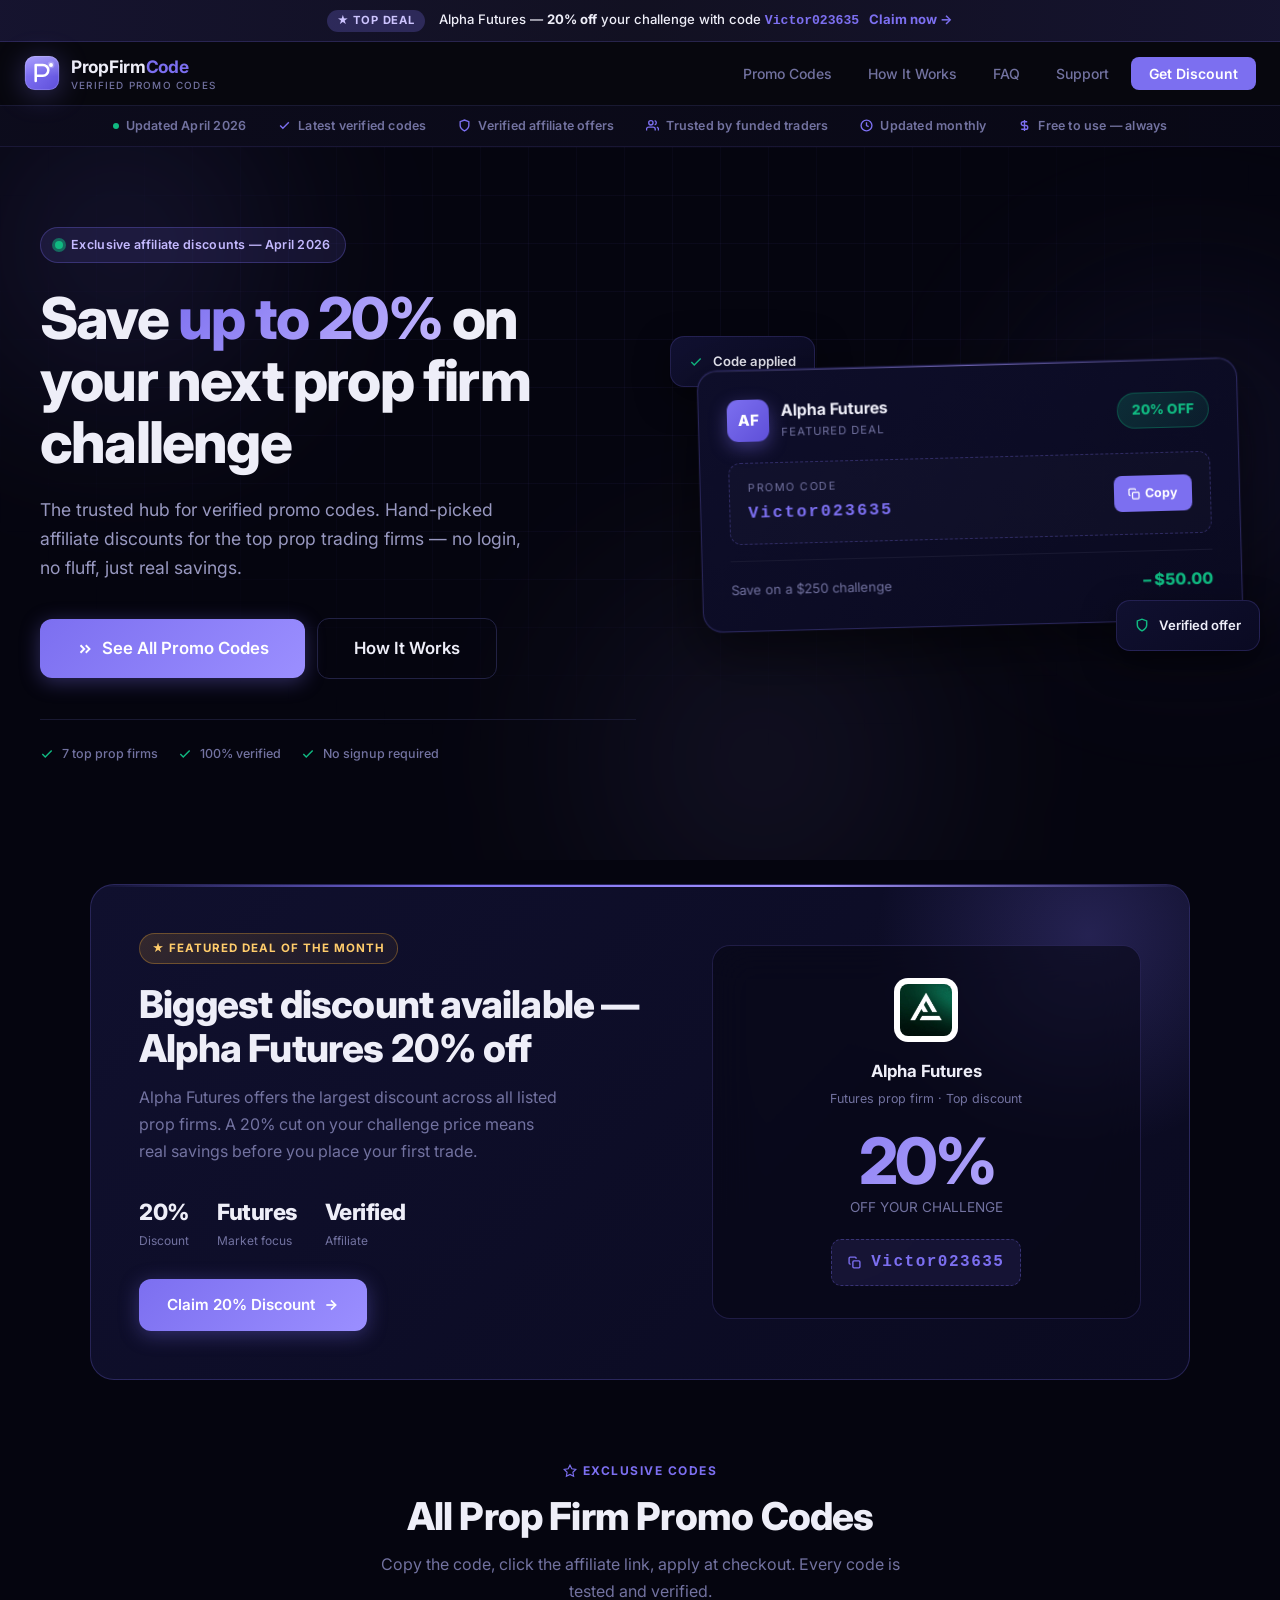
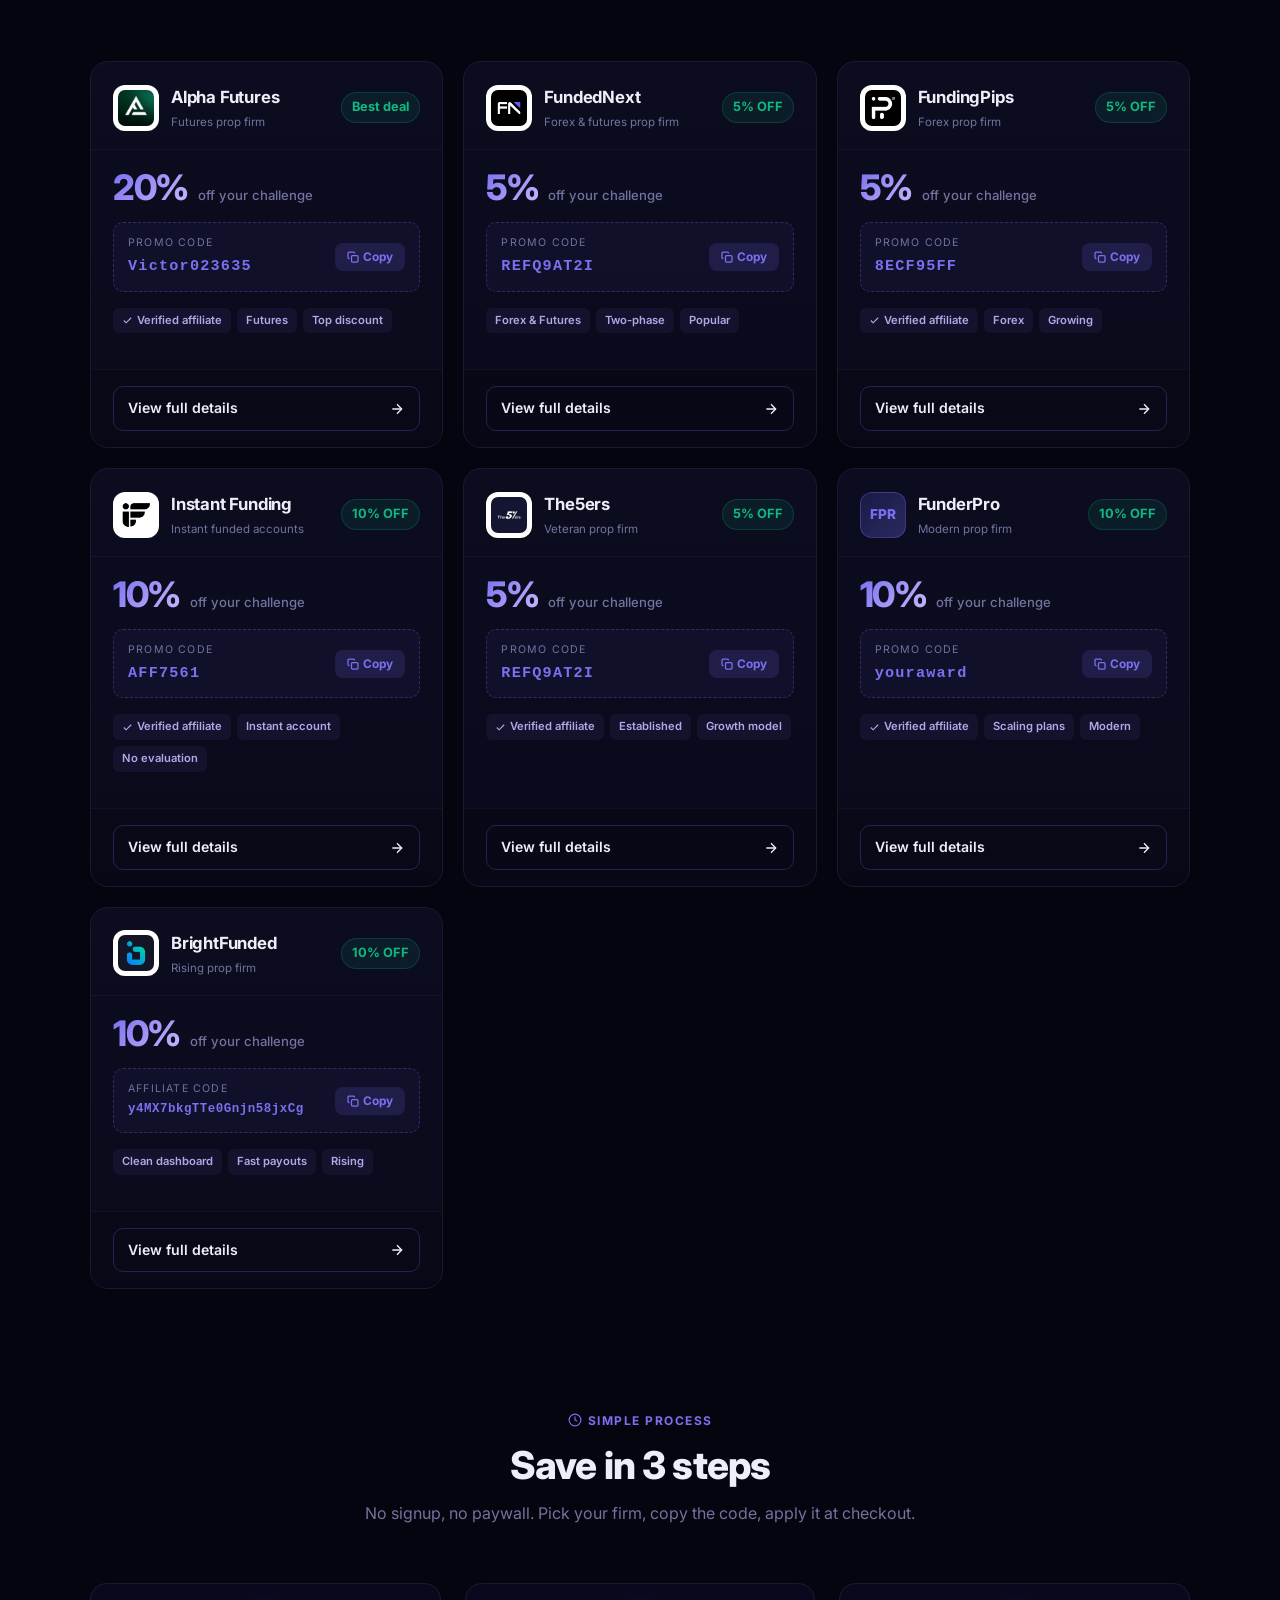
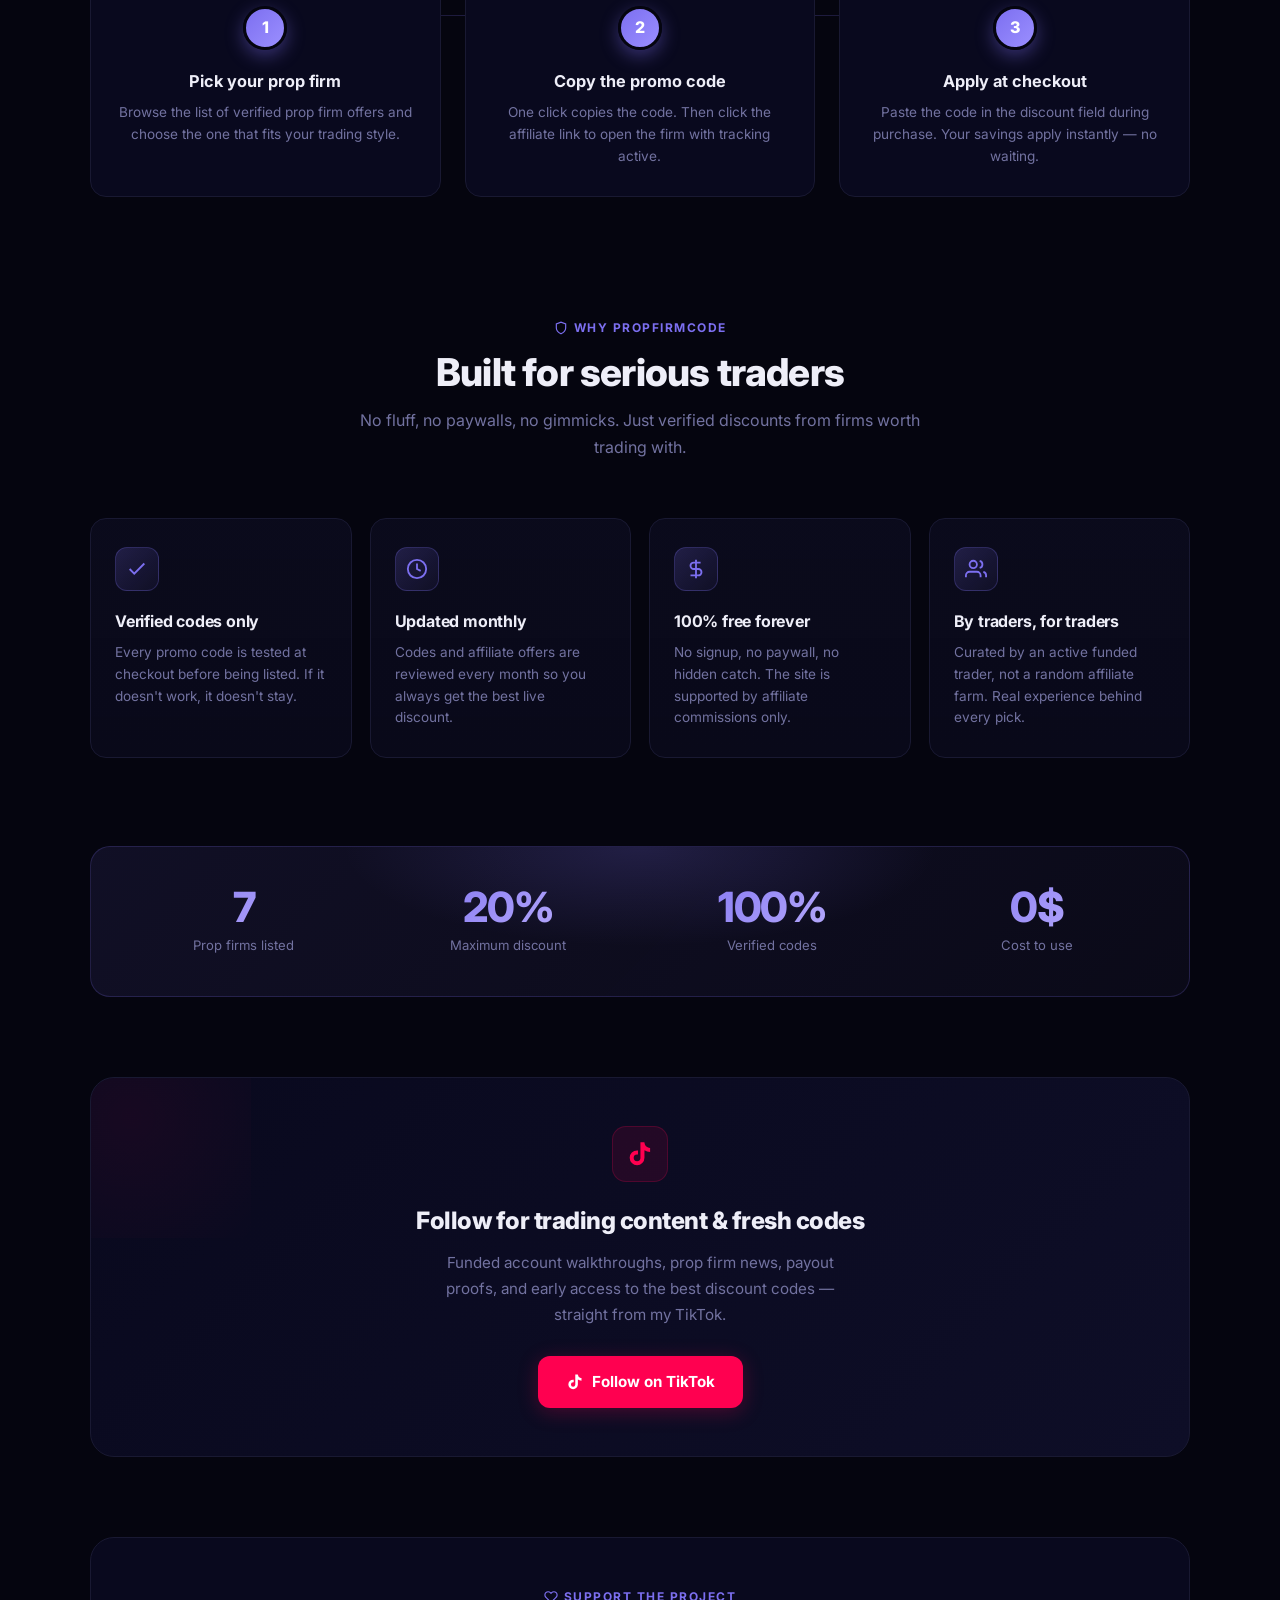
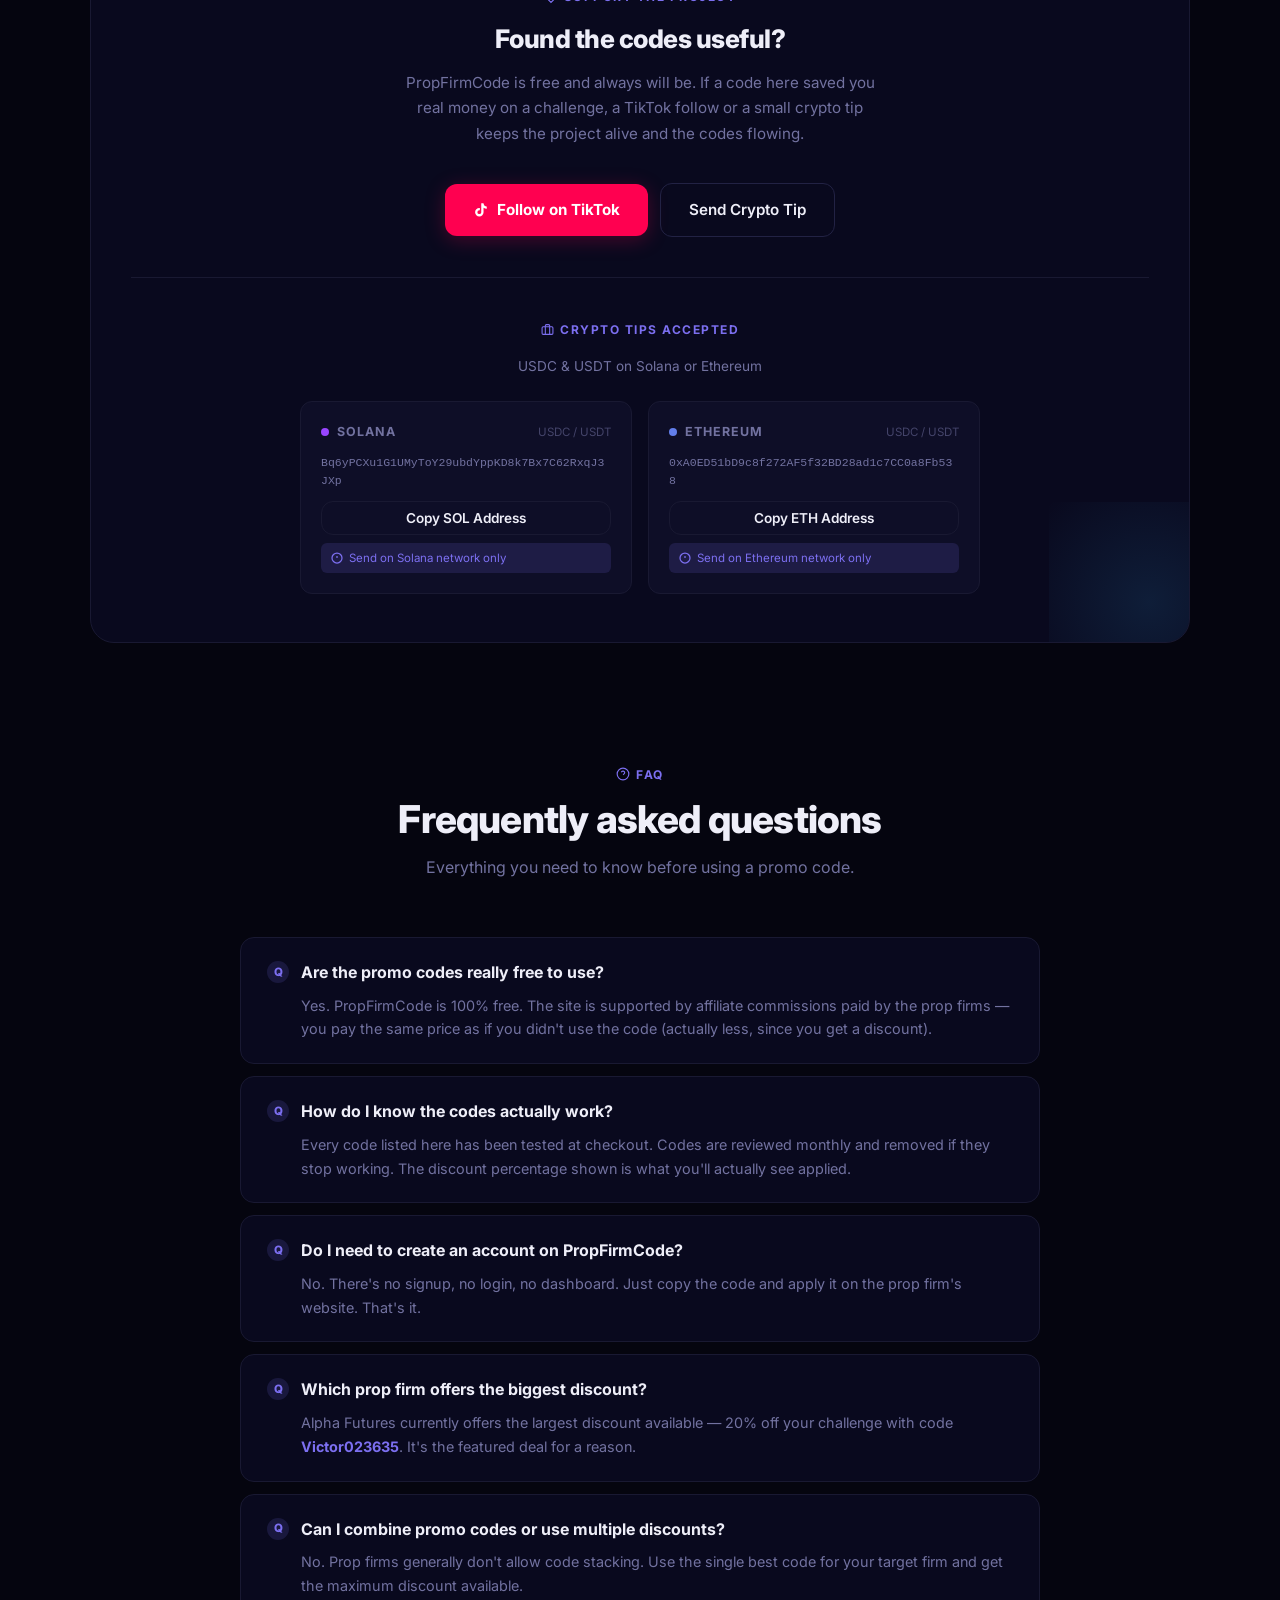
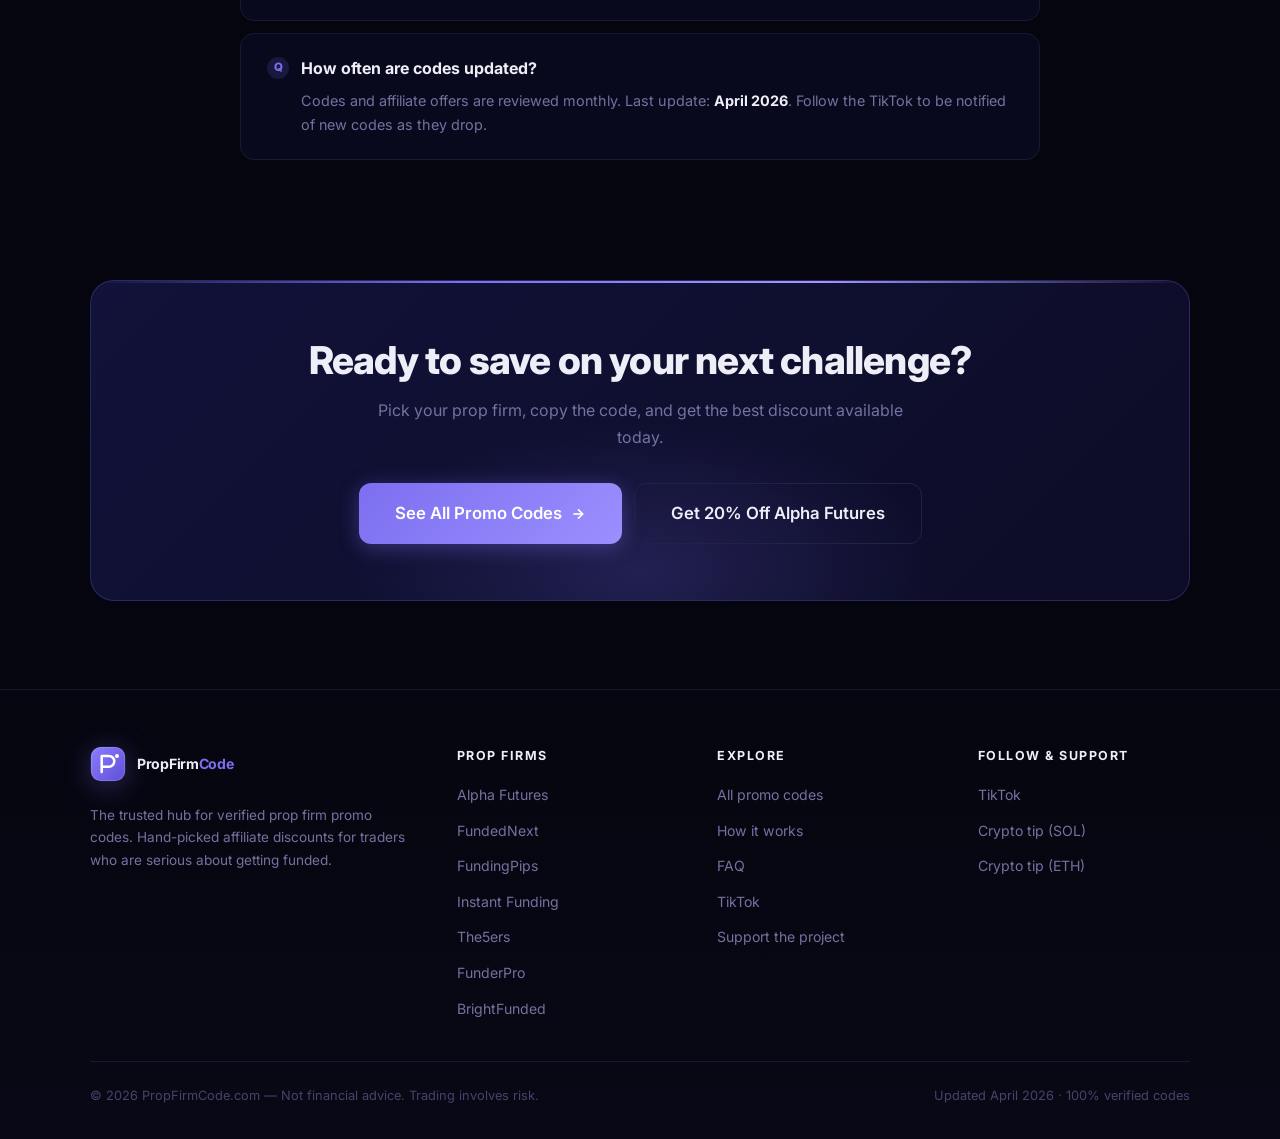
==== index.html @ 3f639ef9 "Initial production release — propfirmcode.net Static premium showcase of 7 verified prop firm promo " ====
<!DOCTYPE html>
<html lang="en">
<head>
  <meta charset="UTF-8" />
  <meta name="viewport" content="width=device-width, initial-scale=1.0" />
  <title>PropFirmCode — Exclusive Prop Firm Promo Codes &amp; Discounts</title>
  <meta name="description" content="The trusted hub for verified prop firm promo codes. Save up to 20% on challenges from Alpha Futures, FundedNext, FundingPips, The5ers, FunderPro, Instant Funding and BrightFunded." />
  <link rel="preconnect" href="https://fonts.googleapis.com" />
  <link rel="preconnect" href="https://fonts.gstatic.com" crossorigin />
  <link rel="stylesheet" href="css/style.css" />
  <link rel="canonical" href="https://propfirmcode.net/" />
  <meta name="robots" content="index, follow, max-image-preview:large" />
  <meta name="theme-color" content="#05050f" />
  <meta name="author" content="PropFirmCode" />
  <!-- Open Graph -->
  <meta property="og:type" content="website" />
  <meta property="og:site_name" content="PropFirmCode" />
  <meta property="og:url" content="https://propfirmcode.net/" />
  <meta property="og:title" content="PropFirmCode — Exclusive Prop Firm Promo Codes &amp; Discounts" />
  <meta property="og:description" content="The trusted hub for verified prop firm promo codes. Save up to 20% on challenges from Alpha Futures, FundedNext, FundingPips, The5ers, FunderPro, Instant Funding and BrightFunded." />
  <meta property="og:image" content="https://propfirmcode.net/og-image.png" />
  <meta property="og:image:width" content="1200" />
  <meta property="og:image:height" content="630" />
  <!-- Twitter -->
  <meta name="twitter:card" content="summary_large_image" />
  <meta name="twitter:title" content="PropFirmCode — Exclusive Prop Firm Promo Codes &amp; Discounts" />
  <meta name="twitter:description" content="The trusted hub for verified prop firm promo codes. Save up to 20% on challenges from Alpha Futures, FundedNext, FundingPips, The5ers, FunderPro, Instant Funding and BrightFunded." />
  <meta name="twitter:image" content="https://propfirmcode.net/og-image.png" />
  <!-- Favicons -->
  <link rel="icon" type="image/svg+xml" href="favicon.svg" />
  <link rel="alternate icon" href="favicon.ico" />
  <link rel="apple-touch-icon" href="apple-touch-icon.png" />
  <!-- Google Analytics (GA4) -->
  <script async src="https://www.googletagmanager.com/gtag/js?id=G-ZRYLW1ZV04"></script>
  <script>
    window.dataLayer = window.dataLayer || [];
    function gtag(){dataLayer.push(arguments);}
    gtag('js', new Date());
    gtag('config', 'G-ZRYLW1ZV04', { anonymize_ip: true });
  </script>
</head>
<body>

<!-- TOP PROMO BAR -->
<div class="promo-bar">
  <span class="pb-flash">★ Top deal</span>
  Alpha Futures — <strong>20% off</strong> your challenge with code <code style="color:var(--accent);font-weight:700">Victor023635</code>
  <a href="firms/alpha-futures.html">Claim now →</a>
</div>

<!-- NAVIGATION -->
<nav class="nav">
  <a href="index.html" class="brand" aria-label="PropFirmCode home">
    <svg class="brand-mark" viewBox="0 0 40 40" xmlns="http://www.w3.org/2000/svg" aria-hidden="true">
      <defs>
        <linearGradient id="bGrad" x1="0%" y1="0%" x2="100%" y2="100%">
          <stop offset="0%" stop-color="#8b7dff"/>
          <stop offset="100%" stop-color="#5e4fd8"/>
        </linearGradient>
        <linearGradient id="bShine" x1="0%" y1="0%" x2="0%" y2="100%">
          <stop offset="0%" stop-color="rgba(255,255,255,0.28)"/>
          <stop offset="60%" stop-color="rgba(255,255,255,0)"/>
        </linearGradient>
      </defs>
      <rect x="1" y="1" width="38" height="38" rx="11" fill="url(#bGrad)"/>
      <rect x="1" y="1" width="38" height="38" rx="11" fill="url(#bShine)"/>
      <rect x="1.5" y="1.5" width="37" height="37" rx="10.5" fill="none" stroke="rgba(255,255,255,0.2)" stroke-width="1"/>
      <path d="M13 11 L13 29 M13 11 L21 11 C24.3 11 27 13.7 27 17 C27 20.3 24.3 23 21 23 L13 23" stroke="#fff" stroke-width="2.8" fill="none" stroke-linecap="round" stroke-linejoin="round"/>
      <circle cx="30" cy="11" r="3.8" fill="#fff" opacity="0.22"/>
      <circle cx="30" cy="11" r="2.2" fill="#fff"/>
    </svg>
    <span class="brand-text">
      PropFirm<span class="accent">Code</span>
      <span class="brand-sub">Verified promo codes</span>
    </span>
  </a>
  <ul class="nav-links">
    <li><a href="#firms">Promo Codes</a></li>
    <li><a href="#how">How It Works</a></li>
    <li><a href="#faq">FAQ</a></li>
    <li><a href="#support">Support</a></li>
    <li><a href="#firms" class="nav-cta">Get Discount</a></li>
  </ul>
</nav>

<!-- TRUST BAR -->
<div class="trust-bar">
  <div class="trust-item"><div class="trust-dot"></div>Updated April 2026</div>
  <div class="trust-item"><svg width="13" height="13" viewBox="0 0 24 24" fill="none" stroke="currentColor" stroke-width="2.5"><polyline points="20 6 9 17 4 12"/></svg>Latest verified codes</div>
  <div class="trust-item"><svg width="13" height="13" viewBox="0 0 24 24" fill="none" stroke="currentColor" stroke-width="2.5"><path d="M12 22s8-4 8-10V5l-8-3-8 3v7c0 6 8 10 8 10z"/></svg>Verified affiliate offers</div>
  <div class="trust-item"><svg width="13" height="13" viewBox="0 0 24 24" fill="none" stroke="currentColor" stroke-width="2.5"><path d="M17 21v-2a4 4 0 0 0-4-4H5a4 4 0 0 0-4 4v2"/><circle cx="9" cy="7" r="4"/><path d="M23 21v-2a4 4 0 0 0-3-3.87"/><path d="M16 3.13a4 4 0 0 1 0 7.75"/></svg>Trusted by funded traders</div>
  <div class="trust-item"><svg width="13" height="13" viewBox="0 0 24 24" fill="none" stroke="currentColor" stroke-width="2.5"><circle cx="12" cy="12" r="10"/><polyline points="12 6 12 12 16 14"/></svg>Updated monthly</div>
  <div class="trust-item"><svg width="13" height="13" viewBox="0 0 24 24" fill="none" stroke="currentColor" stroke-width="2.5"><path d="M12 2v20M17 5H9.5a3.5 3.5 0 0 0 0 7h5a3.5 3.5 0 0 1 0 7H6"/></svg>Free to use — always</div>
</div>

<!-- HERO -->
<section class="hero-v2">
  <div class="hero-bg">
    <div class="hero-grid"></div>
    <div class="orb orb-1"></div>
    <div class="orb orb-2"></div>
    <div class="orb orb-3"></div>
  </div>
  <div class="hero-inner">
    <div class="hero-text">
      <div class="hero-eyebrow">
        <span class="pulse"></span>
        Exclusive affiliate discounts — April 2026
      </div>
      <h1 class="hero-title">
        Save <span style="background:linear-gradient(135deg,var(--accent),#c4b8ff);-webkit-background-clip:text;-webkit-text-fill-color:transparent">up to 20%</span> on your next prop firm challenge
      </h1>
      <p class="hero-subtitle">
        The trusted hub for verified promo codes. Hand-picked affiliate discounts for the top prop trading firms — no login, no fluff, just real savings.
      </p>
      <div class="hero-actions">
        <a href="#firms" class="btn btn-primary btn-lg">
          <svg width="18" height="18" viewBox="0 0 24 24" fill="none" stroke="currentColor" stroke-width="2.5"><polyline points="13 17 18 12 13 7"/><polyline points="6 17 11 12 6 7"/></svg>
          See All Promo Codes
        </a>
        <a href="#how" class="btn btn-outline btn-lg">How It Works</a>
      </div>
      <div class="hero-trust-row">
        <div class="htr-item"><svg width="14" height="14" viewBox="0 0 24 24" fill="none" stroke="currentColor" stroke-width="2.5"><polyline points="20 6 9 17 4 12"/></svg>7 top prop firms</div>
        <div class="htr-item"><svg width="14" height="14" viewBox="0 0 24 24" fill="none" stroke="currentColor" stroke-width="2.5"><polyline points="20 6 9 17 4 12"/></svg>100% verified</div>
        <div class="htr-item"><svg width="14" height="14" viewBox="0 0 24 24" fill="none" stroke="currentColor" stroke-width="2.5"><polyline points="20 6 9 17 4 12"/></svg>No signup required</div>
      </div>
    </div>

    <!-- Hero demo card -->
    <div class="hero-visual">
      <div class="hero-card-stack">
        <div class="hero-float-card hf-top">
          <svg width="14" height="14" viewBox="0 0 24 24" fill="none" stroke="currentColor" stroke-width="2.5"><polyline points="20 6 9 17 4 12"/></svg>
          Code applied
        </div>
        <div class="hero-demo-card">
          <div class="hdc-top">
            <div class="hdc-firm">
              <div class="hdc-firm-logo">AF</div>
              <div>
                <div class="hdc-firm-name">Alpha Futures</div>
                <div class="hdc-firm-label">Featured deal</div>
              </div>
            </div>
            <div class="hdc-discount">20% OFF</div>
          </div>
          <div class="hdc-code">
            <div>
              <div class="hdc-code-label">Promo Code</div>
              <div class="hdc-code-value">Victor023635</div>
            </div>
            <div class="hdc-copy-pill">
              <svg width="12" height="12" viewBox="0 0 24 24" fill="none" stroke="currentColor" stroke-width="2.5"><rect x="9" y="9" width="13" height="13" rx="2"/><path d="M5 15H4a2 2 0 01-2-2V4a2 2 0 012-2h9a2 2 0 012 2v1"/></svg>
              Copy
            </div>
          </div>
          <div class="hdc-savings">
            <span class="lbl">Save on a $250 challenge</span>
            <span class="amt">– $50.00</span>
          </div>
        </div>
        <div class="hero-float-card hf-bottom">
          <svg width="14" height="14" viewBox="0 0 24 24" fill="none" stroke="currentColor" stroke-width="2.5"><path d="M12 22s8-4 8-10V5l-8-3-8 3v7c0 6 8 10 8 10z"/></svg>
          Verified offer
        </div>
      </div>
    </div>
  </div>
</section>

<!-- FEATURED DEAL -->
<section class="section-v2" style="padding-top:24px; padding-bottom:48px">
  <div class="container">
    <div class="featured-deal">
      <div class="fd-content">
        <div class="fd-tag">★ Featured Deal of the Month</div>
        <h2 class="fd-title">Biggest discount available — Alpha Futures 20% off</h2>
        <p class="fd-desc">Alpha Futures offers the largest discount across all listed prop firms. A 20% cut on your challenge price means real savings before you place your first trade.</p>
        <div class="fd-stats">
          <div><div class="fd-stat-v">20%</div><div class="fd-stat-l">Discount</div></div>
          <div><div class="fd-stat-v">Futures</div><div class="fd-stat-l">Market focus</div></div>
          <div><div class="fd-stat-v">Verified</div><div class="fd-stat-l">Affiliate</div></div>
        </div>
        <a href="firms/alpha-futures.html" class="btn btn-primary">
          Claim 20% Discount
          <svg width="16" height="16" viewBox="0 0 24 24" fill="none" stroke="currentColor" stroke-width="2.5"><line x1="5" y1="12" x2="19" y2="12"/><polyline points="12 5 19 12 12 19"/></svg>
        </a>
      </div>
      <div class="fd-visual">
        <img src="logo/alpha-futures.png" alt="Alpha Futures" class="fd-v-logo" onerror="this.style.display='none';this.nextElementSibling.style.display='flex'" />
        <div class="fd-v-logo firm-logo-fallback" style="display:none;margin:0 auto 16px;background:linear-gradient(135deg,#1a1a45,#2a2a60)">AF</div>
        <div class="fd-v-name">Alpha Futures</div>
        <div class="fd-v-meta">Futures prop firm · Top discount</div>
        <div class="fd-v-percent">20%</div>
        <div class="fd-v-off">OFF YOUR CHALLENGE</div>
        <div class="fd-v-code">
          <svg width="13" height="13" viewBox="0 0 24 24" fill="none" stroke="currentColor" stroke-width="2.5"><rect x="9" y="9" width="13" height="13" rx="2"/><path d="M5 15H4a2 2 0 01-2-2V4a2 2 0 012-2h9a2 2 0 012 2v1"/></svg>
          Victor023635
        </div>
      </div>
    </div>
  </div>
</section>

<!-- PROP FIRMS -->
<section class="section-v2" id="firms" style="padding-top:32px">
  <div class="container">
    <div class="section-head-center">
      <div class="section-label">
        <svg width="14" height="14" viewBox="0 0 24 24" fill="none" stroke="currentColor" stroke-width="2"><polygon points="12 2 15.09 8.26 22 9.27 17 14.14 18.18 21.02 12 17.77 5.82 21.02 7 14.14 2 9.27 8.91 8.26 12 2"/></svg>
        Exclusive Codes
      </div>
      <h2 class="section-title">All Prop Firm Promo Codes</h2>
      <p class="section-desc">Copy the code, click the affiliate link, apply at checkout. Every code is tested and verified.</p>
    </div>

    <div class="firms-grid-v2">

      <!-- Alpha Futures -->
      <article class="firm-card-v2">
        <header class="fcv-header">
          <div class="fcv-firm-wrap">
            <img src="logo/alpha-futures.png" alt="Alpha Futures" class="fcv-logo" onerror="this.style.display='none';this.nextElementSibling.style.display='flex'" />
            <div class="fcv-logo-fb" style="display:none">AF</div>
            <div>
              <div class="fcv-name">Alpha Futures</div>
              <div class="fcv-type">Futures prop firm</div>
            </div>
          </div>
          <span class="discount-badge">Best deal</span>
        </header>
        <div class="fcv-body">
          <div class="fcv-discount-row">
            <div class="fcv-discount">20%</div>
            <div class="fcv-off-text">off your challenge</div>
          </div>
          <div class="fcv-code-box">
            <div>
              <div class="fcv-code-l">Promo Code</div>
              <div class="fcv-code-v">Victor023635</div>
            </div>
            <button class="fcv-copy" onclick="copyCode('Victor023635', this)">
              <svg width="12" height="12" viewBox="0 0 24 24" fill="none" stroke="currentColor" stroke-width="2.5"><rect x="9" y="9" width="13" height="13" rx="2"/><path d="M5 15H4a2 2 0 01-2-2V4a2 2 0 012-2h9a2 2 0 012 2v1"/></svg>
              Copy
            </button>
          </div>
          <div class="fcv-tags">
            <span class="fcv-tag"><svg viewBox="0 0 24 24" fill="none" stroke="currentColor" stroke-width="2.5"><polyline points="20 6 9 17 4 12"/></svg>Verified affiliate</span>
            <span class="fcv-tag">Futures</span>
            <span class="fcv-tag">Top discount</span>
          </div>
        </div>
        <footer class="fcv-footer">
          <a href="firms/alpha-futures.html" class="fcv-details-btn">
            View full details
            <svg viewBox="0 0 24 24" fill="none" stroke="currentColor" stroke-width="2"><line x1="5" y1="12" x2="19" y2="12"/><polyline points="12 5 19 12 12 19"/></svg>
          </a>
        </footer>
      </article>

      <!-- FundedNext -->
      <article class="firm-card-v2">
        <header class="fcv-header">
          <div class="fcv-firm-wrap">
            <img src="logo/fundednext.jpg" alt="FundedNext" class="fcv-logo" onerror="this.style.display='none';this.nextElementSibling.style.display='flex'" />
            <div class="fcv-logo-fb" style="display:none">FN</div>
            <div>
              <div class="fcv-name">FundedNext</div>
              <div class="fcv-type">Forex &amp; futures prop firm</div>
            </div>
          </div>
          <span class="discount-badge">5% OFF</span>
        </header>
        <div class="fcv-body">
          <div class="fcv-discount-row">
            <div class="fcv-discount">5%</div>
            <div class="fcv-off-text">off your challenge</div>
          </div>
          <div class="fcv-code-box">
            <div>
              <div class="fcv-code-l">Promo Code</div>
              <div class="fcv-code-v">REFQ9AT2I</div>
            </div>
            <button class="fcv-copy" onclick="copyCode('REFQ9AT2I', this)">
              <svg width="12" height="12" viewBox="0 0 24 24" fill="none" stroke="currentColor" stroke-width="2.5"><rect x="9" y="9" width="13" height="13" rx="2"/><path d="M5 15H4a2 2 0 01-2-2V4a2 2 0 012-2h9a2 2 0 012 2v1"/></svg>
              Copy
            </button>
          </div>
          <div class="fcv-tags">
            <span class="fcv-tag">Forex &amp; Futures</span>
            <span class="fcv-tag">Two-phase</span>
            <span class="fcv-tag">Popular</span>
          </div>
        </div>
        <footer class="fcv-footer">
          <a href="firms/fundednext.html" class="fcv-details-btn">
            View full details
            <svg viewBox="0 0 24 24" fill="none" stroke="currentColor" stroke-width="2"><line x1="5" y1="12" x2="19" y2="12"/><polyline points="12 5 19 12 12 19"/></svg>
          </a>
        </footer>
      </article>

      <!-- FundingPips -->
      <article class="firm-card-v2">
        <header class="fcv-header">
          <div class="fcv-firm-wrap">
            <img src="logo/fundingpips.png" alt="FundingPips" class="fcv-logo" onerror="this.style.display='none';this.nextElementSibling.style.display='flex'" />
            <div class="fcv-logo-fb" style="display:none">FP</div>
            <div>
              <div class="fcv-name">FundingPips</div>
              <div class="fcv-type">Forex prop firm</div>
            </div>
          </div>
          <span class="discount-badge">5% OFF</span>
        </header>
        <div class="fcv-body">
          <div class="fcv-discount-row">
            <div class="fcv-discount">5%</div>
            <div class="fcv-off-text">off your challenge</div>
          </div>
          <div class="fcv-code-box">
            <div>
              <div class="fcv-code-l">Promo Code</div>
              <div class="fcv-code-v">8ECF95FF</div>
            </div>
            <button class="fcv-copy" onclick="copyCode('8ECF95FF', this)">
              <svg width="12" height="12" viewBox="0 0 24 24" fill="none" stroke="currentColor" stroke-width="2.5"><rect x="9" y="9" width="13" height="13" rx="2"/><path d="M5 15H4a2 2 0 01-2-2V4a2 2 0 012-2h9a2 2 0 012 2v1"/></svg>
              Copy
            </button>
          </div>
          <div class="fcv-tags">
            <span class="fcv-tag"><svg viewBox="0 0 24 24" fill="none" stroke="currentColor" stroke-width="2.5"><polyline points="20 6 9 17 4 12"/></svg>Verified affiliate</span>
            <span class="fcv-tag">Forex</span>
            <span class="fcv-tag">Growing</span>
          </div>
        </div>
        <footer class="fcv-footer">
          <a href="firms/fundingpips.html" class="fcv-details-btn">
            View full details
            <svg viewBox="0 0 24 24" fill="none" stroke="currentColor" stroke-width="2"><line x1="5" y1="12" x2="19" y2="12"/><polyline points="12 5 19 12 12 19"/></svg>
          </a>
        </footer>
      </article>

      <!-- Instant Funding -->
      <article class="firm-card-v2">
        <header class="fcv-header">
          <div class="fcv-firm-wrap">
            <img src="logo/instant-funding.jpg" alt="Instant Funding" class="fcv-logo" onerror="this.style.display='none';this.nextElementSibling.style.display='flex'" />
            <div class="fcv-logo-fb" style="display:none">IF</div>
            <div>
              <div class="fcv-name">Instant Funding</div>
              <div class="fcv-type">Instant funded accounts</div>
            </div>
          </div>
          <span class="discount-badge">10% OFF</span>
        </header>
        <div class="fcv-body">
          <div class="fcv-discount-row">
            <div class="fcv-discount">10%</div>
            <div class="fcv-off-text">off your challenge</div>
          </div>
          <div class="fcv-code-box">
            <div>
              <div class="fcv-code-l">Promo Code</div>
              <div class="fcv-code-v">AFF7561</div>
            </div>
            <button class="fcv-copy" onclick="copyCode('AFF7561', this)">
              <svg width="12" height="12" viewBox="0 0 24 24" fill="none" stroke="currentColor" stroke-width="2.5"><rect x="9" y="9" width="13" height="13" rx="2"/><path d="M5 15H4a2 2 0 01-2-2V4a2 2 0 012-2h9a2 2 0 012 2v1"/></svg>
              Copy
            </button>
          </div>
          <div class="fcv-tags">
            <span class="fcv-tag"><svg viewBox="0 0 24 24" fill="none" stroke="currentColor" stroke-width="2.5"><polyline points="20 6 9 17 4 12"/></svg>Verified affiliate</span>
            <span class="fcv-tag">Instant account</span>
            <span class="fcv-tag">No evaluation</span>
          </div>
        </div>
        <footer class="fcv-footer">
          <a href="firms/instant-funding.html" class="fcv-details-btn">
            View full details
            <svg viewBox="0 0 24 24" fill="none" stroke="currentColor" stroke-width="2"><line x1="5" y1="12" x2="19" y2="12"/><polyline points="12 5 19 12 12 19"/></svg>
          </a>
        </footer>
      </article>

      <!-- The5ers -->
      <article class="firm-card-v2">
        <header class="fcv-header">
          <div class="fcv-firm-wrap">
            <img src="logo/the5ers.jpg" alt="The5ers" class="fcv-logo" onerror="this.style.display='none';this.nextElementSibling.style.display='flex'" />
            <div class="fcv-logo-fb" style="display:none">5ER</div>
            <div>
              <div class="fcv-name">The5ers</div>
              <div class="fcv-type">Veteran prop firm</div>
            </div>
          </div>
          <span class="discount-badge">5% OFF</span>
        </header>
        <div class="fcv-body">
          <div class="fcv-discount-row">
            <div class="fcv-discount">5%</div>
            <div class="fcv-off-text">off your challenge</div>
          </div>
          <div class="fcv-code-box">
            <div>
              <div class="fcv-code-l">Promo Code</div>
              <div class="fcv-code-v">REFQ9AT2I</div>
            </div>
            <button class="fcv-copy" onclick="copyCode('REFQ9AT2I', this)">
              <svg width="12" height="12" viewBox="0 0 24 24" fill="none" stroke="currentColor" stroke-width="2.5"><rect x="9" y="9" width="13" height="13" rx="2"/><path d="M5 15H4a2 2 0 01-2-2V4a2 2 0 012-2h9a2 2 0 012 2v1"/></svg>
              Copy
            </button>
          </div>
          <div class="fcv-tags">
            <span class="fcv-tag"><svg viewBox="0 0 24 24" fill="none" stroke="currentColor" stroke-width="2.5"><polyline points="20 6 9 17 4 12"/></svg>Verified affiliate</span>
            <span class="fcv-tag">Established</span>
            <span class="fcv-tag">Growth model</span>
          </div>
        </div>
        <footer class="fcv-footer">
          <a href="firms/the5ers.html" class="fcv-details-btn">
            View full details
            <svg viewBox="0 0 24 24" fill="none" stroke="currentColor" stroke-width="2"><line x1="5" y1="12" x2="19" y2="12"/><polyline points="12 5 19 12 12 19"/></svg>
          </a>
        </footer>
      </article>

      <!-- FunderPro -->
      <article class="firm-card-v2">
        <header class="fcv-header">
          <div class="fcv-firm-wrap">
            <img src="logo/funderpro.png" alt="FunderPro" class="fcv-logo" onerror="this.style.display='none';this.nextElementSibling.style.display='flex'" />
            <div class="fcv-logo-fb" style="display:none">FPR</div>
            <div>
              <div class="fcv-name">FunderPro</div>
              <div class="fcv-type">Modern prop firm</div>
            </div>
          </div>
          <span class="discount-badge">10% OFF</span>
        </header>
        <div class="fcv-body">
          <div class="fcv-discount-row">
            <div class="fcv-discount">10%</div>
            <div class="fcv-off-text">off your challenge</div>
          </div>
          <div class="fcv-code-box">
            <div>
              <div class="fcv-code-l">Promo Code</div>
              <div class="fcv-code-v">youraward</div>
            </div>
            <button class="fcv-copy" onclick="copyCode('youraward', this)">
              <svg width="12" height="12" viewBox="0 0 24 24" fill="none" stroke="currentColor" stroke-width="2.5"><rect x="9" y="9" width="13" height="13" rx="2"/><path d="M5 15H4a2 2 0 01-2-2V4a2 2 0 012-2h9a2 2 0 012 2v1"/></svg>
              Copy
            </button>
          </div>
          <div class="fcv-tags">
            <span class="fcv-tag"><svg viewBox="0 0 24 24" fill="none" stroke="currentColor" stroke-width="2.5"><polyline points="20 6 9 17 4 12"/></svg>Verified affiliate</span>
            <span class="fcv-tag">Scaling plans</span>
            <span class="fcv-tag">Modern</span>
          </div>
        </div>
        <footer class="fcv-footer">
          <a href="firms/funderpro.html" class="fcv-details-btn">
            View full details
            <svg viewBox="0 0 24 24" fill="none" stroke="currentColor" stroke-width="2"><line x1="5" y1="12" x2="19" y2="12"/><polyline points="12 5 19 12 12 19"/></svg>
          </a>
        </footer>
      </article>

      <!-- BrightFunded -->
      <article class="firm-card-v2">
        <header class="fcv-header">
          <div class="fcv-firm-wrap">
            <img src="logo/brightfunded.png" alt="BrightFunded" class="fcv-logo" onerror="this.style.display='none';this.nextElementSibling.style.display='flex'" />
            <div class="fcv-logo-fb" style="display:none">BF</div>
            <div>
              <div class="fcv-name">BrightFunded</div>
              <div class="fcv-type">Rising prop firm</div>
            </div>
          </div>
          <span class="discount-badge">10% OFF</span>
        </header>
        <div class="fcv-body">
          <div class="fcv-discount-row">
            <div class="fcv-discount">10%</div>
            <div class="fcv-off-text">off your challenge</div>
          </div>
          <div class="fcv-code-box">
            <div>
              <div class="fcv-code-l">Affiliate Code</div>
              <div class="fcv-code-v" style="font-size:0.78rem;letter-spacing:0.5px">y4MX7bkgTTe0Gnjn58jxCg</div>
            </div>
            <button class="fcv-copy" onclick="copyCode('y4MX7bkgTTe0Gnjn58jxCg', this)">
              <svg width="12" height="12" viewBox="0 0 24 24" fill="none" stroke="currentColor" stroke-width="2.5"><rect x="9" y="9" width="13" height="13" rx="2"/><path d="M5 15H4a2 2 0 01-2-2V4a2 2 0 012-2h9a2 2 0 012 2v1"/></svg>
              Copy
            </button>
          </div>
          <div class="fcv-tags">
            <span class="fcv-tag">Clean dashboard</span>
            <span class="fcv-tag">Fast payouts</span>
            <span class="fcv-tag">Rising</span>
          </div>
        </div>
        <footer class="fcv-footer">
          <a href="firms/brightfunded.html" class="fcv-details-btn">
            View full details
            <svg viewBox="0 0 24 24" fill="none" stroke="currentColor" stroke-width="2"><line x1="5" y1="12" x2="19" y2="12"/><polyline points="12 5 19 12 12 19"/></svg>
          </a>
        </footer>
      </article>

    </div>
  </div>
</section>

<!-- HOW IT WORKS -->
<section class="section-v2" id="how" style="padding-top:32px">
  <div class="container">
    <div class="section-head-center">
      <div class="section-label">
        <svg width="14" height="14" viewBox="0 0 24 24" fill="none" stroke="currentColor" stroke-width="2"><circle cx="12" cy="12" r="10"/><polyline points="12 6 12 12 16 14"/></svg>
        Simple Process
      </div>
      <h2 class="section-title">Save in 3 steps</h2>
      <p class="section-desc">No signup, no paywall. Pick your firm, copy the code, apply it at checkout.</p>
    </div>
    <div class="how-it-works">
      <div class="how-step">
        <div class="how-step-num">1</div>
        <div class="how-step-title">Pick your prop firm</div>
        <div class="how-step-text">Browse the list of verified prop firm offers and choose the one that fits your trading style.</div>
      </div>
      <div class="how-step">
        <div class="how-step-num">2</div>
        <div class="how-step-title">Copy the promo code</div>
        <div class="how-step-text">One click copies the code. Then click the affiliate link to open the firm with tracking active.</div>
      </div>
      <div class="how-step">
        <div class="how-step-num">3</div>
        <div class="how-step-title">Apply at checkout</div>
        <div class="how-step-text">Paste the code in the discount field during purchase. Your savings apply instantly — no waiting.</div>
      </div>
    </div>
  </div>
</section>

<!-- WHY TRUST US -->
<section class="section-v2" style="padding-top:32px">
  <div class="container">
    <div class="section-head-center">
      <div class="section-label">
        <svg width="14" height="14" viewBox="0 0 24 24" fill="none" stroke="currentColor" stroke-width="2"><path d="M12 22s8-4 8-10V5l-8-3-8 3v7c0 6 8 10 8 10z"/></svg>
        Why PropFirmCode
      </div>
      <h2 class="section-title">Built for serious traders</h2>
      <p class="section-desc">No fluff, no paywalls, no gimmicks. Just verified discounts from firms worth trading with.</p>
    </div>
    <div class="value-cards">
      <div class="value-card">
        <div class="value-icon">
          <svg viewBox="0 0 24 24" fill="none" stroke="currentColor" stroke-width="2"><polyline points="20 6 9 17 4 12"/></svg>
        </div>
        <div class="value-title">Verified codes only</div>
        <div class="value-desc">Every promo code is tested at checkout before being listed. If it doesn't work, it doesn't stay.</div>
      </div>
      <div class="value-card">
        <div class="value-icon">
          <svg viewBox="0 0 24 24" fill="none" stroke="currentColor" stroke-width="2"><circle cx="12" cy="12" r="10"/><polyline points="12 6 12 12 16 14"/></svg>
        </div>
        <div class="value-title">Updated monthly</div>
        <div class="value-desc">Codes and affiliate offers are reviewed every month so you always get the best live discount.</div>
      </div>
      <div class="value-card">
        <div class="value-icon">
          <svg viewBox="0 0 24 24" fill="none" stroke="currentColor" stroke-width="2"><path d="M12 2v20M17 5H9.5a3.5 3.5 0 0 0 0 7h5a3.5 3.5 0 0 1 0 7H6"/></svg>
        </div>
        <div class="value-title">100% free forever</div>
        <div class="value-desc">No signup, no paywall, no hidden catch. The site is supported by affiliate commissions only.</div>
      </div>
      <div class="value-card">
        <div class="value-icon">
          <svg viewBox="0 0 24 24" fill="none" stroke="currentColor" stroke-width="2"><path d="M17 21v-2a4 4 0 0 0-4-4H5a4 4 0 0 0-4 4v2"/><circle cx="9" cy="7" r="4"/><path d="M23 21v-2a4 4 0 0 0-3-3.87"/><path d="M16 3.13a4 4 0 0 1 0 7.75"/></svg>
        </div>
        <div class="value-title">By traders, for traders</div>
        <div class="value-desc">Curated by an active funded trader, not a random affiliate farm. Real experience behind every pick.</div>
      </div>
    </div>
  </div>
</section>

<!-- STATS STRIP -->
<section class="section-v2" style="padding-top:0; padding-bottom:48px">
  <div class="container">
    <div class="stats-strip">
      <div class="stat-item">
        <div class="stat-num">7</div>
        <div class="stat-l">Prop firms listed</div>
      </div>
      <div class="stat-item">
        <div class="stat-num">20%</div>
        <div class="stat-l">Maximum discount</div>
      </div>
      <div class="stat-item">
        <div class="stat-num">100%</div>
        <div class="stat-l">Verified codes</div>
      </div>
      <div class="stat-item">
        <div class="stat-num">0$</div>
        <div class="stat-l">Cost to use</div>
      </div>
    </div>
  </div>
</section>

<!-- TIKTOK SECTION -->
<section class="section-v2" id="tiktok" style="padding-top:32px; padding-bottom:48px">
  <div class="container">
    <div class="tiktok-section">
      <div class="tiktok-icon">
        <svg viewBox="0 0 24 24" fill="none" xmlns="http://www.w3.org/2000/svg">
          <path d="M19.59 6.69a4.83 4.83 0 01-3.77-4.25V2h-3.45v13.67a2.89 2.89 0 01-2.88 2.5 2.89 2.89 0 01-2.89-2.89 2.89 2.89 0 012.89-2.89c.28 0 .54.04.79.1V9.01a6.33 6.33 0 00-.79-.05 6.34 6.34 0 00-6.34 6.34 6.34 6.34 0 006.34 6.34 6.34 6.34 0 006.33-6.34V8.69a8.26 8.26 0 004.84 1.55V6.79a4.85 4.85 0 01-1.07-.1z" fill="#ff0050"/>
        </svg>
      </div>
      <h2 class="tiktok-title">Follow for trading content &amp; fresh codes</h2>
      <p class="tiktok-desc">
        Funded account walkthroughs, prop firm news, payout proofs, and early access to the best discount codes — straight from my TikTok.
      </p>
      <a href="https://www.tiktok.com/@propfirmcode?_r=1&_t=ZN-95mJcjmZ8JK" target="_blank" rel="noopener" class="btn-tiktok">
        <svg width="18" height="18" viewBox="0 0 24 24" fill="currentColor"><path d="M19.59 6.69a4.83 4.83 0 01-3.77-4.25V2h-3.45v13.67a2.89 2.89 0 01-2.88 2.5 2.89 2.89 0 01-2.89-2.89 2.89 2.89 0 012.89-2.89c.28 0 .54.04.79.1V9.01a6.33 6.33 0 00-.79-.05 6.34 6.34 0 00-6.34 6.34 6.34 6.34 0 006.34 6.34 6.34 6.34 0 006.33-6.34V8.69a8.26 8.26 0 004.84 1.55V6.79a4.85 4.85 0 01-1.07-.1z"/></svg>
        Follow on TikTok
      </a>
    </div>
  </div>
</section>

<!-- SUPPORT / CRYPTO -->
<section class="section-v2" id="support" style="padding-top:32px">
  <div class="container">
    <div class="support-block">
      <div class="section-label" style="justify-content:center; margin-bottom:12px">
        <svg width="14" height="14" viewBox="0 0 24 24" fill="none" stroke="currentColor" stroke-width="2"><path d="M20.84 4.61a5.5 5.5 0 0 0-7.78 0L12 5.67l-1.06-1.06a5.5 5.5 0 0 0-7.78 7.78l1.06 1.06L12 21.23l7.78-7.78 1.06-1.06a5.5 5.5 0 0 0 0-7.78z"/></svg>
        Support the Project
      </div>
      <h2 class="support-block-title">Found the codes useful?</h2>
      <p class="support-block-desc">
        PropFirmCode is free and always will be. If a code here saved you real money on a challenge, a TikTok follow or a small crypto tip keeps the project alive and the codes flowing.
      </p>
      <div class="support-actions">
        <a href="https://www.tiktok.com/@propfirmcode?_r=1&_t=ZN-95mJcjmZ8JK" target="_blank" rel="noopener" class="btn-tiktok">
          <svg width="16" height="16" viewBox="0 0 24 24" fill="currentColor"><path d="M19.59 6.69a4.83 4.83 0 01-3.77-4.25V2h-3.45v13.67a2.89 2.89 0 01-2.88 2.5 2.89 2.89 0 01-2.89-2.89 2.89 2.89 0 012.89-2.89c.28 0 .54.04.79.1V9.01a6.33 6.33 0 00-.79-.05 6.34 6.34 0 00-6.34 6.34 6.34 6.34 0 006.34 6.34 6.34 6.34 0 006.33-6.34V8.69a8.26 8.26 0 004.84 1.55V6.79a4.85 4.85 0 01-1.07-.1z"/></svg>
          Follow on TikTok
        </a>
        <a href="#crypto-wallets" class="btn btn-outline">Send Crypto Tip</a>
      </div>

      <hr class="divider" id="crypto-wallets" />

      <div style="margin-bottom:24px">
        <div class="section-label" style="justify-content:center">
          <svg width="13" height="13" viewBox="0 0 24 24" fill="none" stroke="currentColor" stroke-width="2"><rect x="2" y="7" width="20" height="14" rx="2"/><path d="M16 21V5a2 2 0 00-2-2h-4a2 2 0 00-2 2v16"/></svg>
          Crypto Tips Accepted
        </div>
        <p style="text-align:center; font-size:0.85rem; color:var(--text-muted); margin-top:4px">USDC &amp; USDT on Solana or Ethereum</p>
      </div>

      <div class="wallets-grid">
        <div class="wallet-card">
          <div class="wallet-chain">
            <div class="chain-dot sol"></div>
            <span class="chain-name">Solana</span>
            <span class="chain-token">USDC / USDT</span>
          </div>
          <div class="wallet-address">Bq6yPCXu1G1UMyToY29ubdYppKD8k7Bx7C62RxqJ3JXp</div>
          <button class="btn btn-ghost btn-sm btn-full" onclick="copyWallet('Bq6yPCXu1G1UMyToY29ubdYppKD8k7Bx7C62RxqJ3JXp', this)">Copy SOL Address</button>
          <div class="wallet-warning">
            <svg width="12" height="12" viewBox="0 0 24 24" fill="none" stroke="currentColor" stroke-width="2.5"><circle cx="12" cy="12" r="10"/><line x1="12" y1="8" x2="12" y2="12"/><line x1="12" y1="16" x2="12.01" y2="16"/></svg>
            Send on Solana network only
          </div>
        </div>
        <div class="wallet-card">
          <div class="wallet-chain">
            <div class="chain-dot eth"></div>
            <span class="chain-name">Ethereum</span>
            <span class="chain-token">USDC / USDT</span>
          </div>
          <div class="wallet-address">0xA0ED51bD9c8f272AF5f32BD28ad1c7CC0a8Fb538</div>
          <button class="btn btn-ghost btn-sm btn-full" onclick="copyWallet('0xA0ED51bD9c8f272AF5f32BD28ad1c7CC0a8Fb538', this)">Copy ETH Address</button>
          <div class="wallet-warning">
            <svg width="12" height="12" viewBox="0 0 24 24" fill="none" stroke="currentColor" stroke-width="2.5"><circle cx="12" cy="12" r="10"/><line x1="12" y1="8" x2="12" y2="12"/><line x1="12" y1="16" x2="12.01" y2="16"/></svg>
            Send on Ethereum network only
          </div>
        </div>
      </div>
    </div>
  </div>
</section>

<!-- FAQ -->
<section class="section-v2" id="faq" style="padding-top:32px">
  <div class="container">
    <div class="section-head-center">
      <div class="section-label">
        <svg width="14" height="14" viewBox="0 0 24 24" fill="none" stroke="currentColor" stroke-width="2"><circle cx="12" cy="12" r="10"/><path d="M9.09 9a3 3 0 0 1 5.83 1c0 2-3 3-3 3M12 17h.01"/></svg>
        FAQ
      </div>
      <h2 class="section-title">Frequently asked questions</h2>
      <p class="section-desc">Everything you need to know before using a promo code.</p>
    </div>

    <div class="faq-list">
      <div class="faq-item">
        <div class="faq-q">Are the promo codes really free to use?</div>
        <div class="faq-a">Yes. PropFirmCode is 100% free. The site is supported by affiliate commissions paid by the prop firms — you pay the same price as if you didn't use the code (actually less, since you get a discount).</div>
      </div>
      <div class="faq-item">
        <div class="faq-q">How do I know the codes actually work?</div>
        <div class="faq-a">Every code listed here has been tested at checkout. Codes are reviewed monthly and removed if they stop working. The discount percentage shown is what you'll actually see applied.</div>
      </div>
      <div class="faq-item">
        <div class="faq-q">Do I need to create an account on PropFirmCode?</div>
        <div class="faq-a">No. There's no signup, no login, no dashboard. Just copy the code and apply it on the prop firm's website. That's it.</div>
      </div>
      <div class="faq-item">
        <div class="faq-q">Which prop firm offers the biggest discount?</div>
        <div class="faq-a">Alpha Futures currently offers the largest discount available — 20% off your challenge with code <strong style="color:var(--accent)">Victor023635</strong>. It's the featured deal for a reason.</div>
      </div>
      <div class="faq-item">
        <div class="faq-q">Can I combine promo codes or use multiple discounts?</div>
        <div class="faq-a">No. Prop firms generally don't allow code stacking. Use the single best code for your target firm and get the maximum discount available.</div>
      </div>
      <div class="faq-item">
        <div class="faq-q">How often are codes updated?</div>
        <div class="faq-a">Codes and affiliate offers are reviewed monthly. Last update: <strong style="color:var(--text)">April 2026</strong>. Follow the TikTok to be notified of new codes as they drop.</div>
      </div>
    </div>
  </div>
</section>

<!-- FINAL CTA -->
<section class="section-v2" style="padding-top:32px">
  <div class="container">
    <div class="cta-band">
      <h2 class="section-title">Ready to save on your next challenge?</h2>
      <p class="section-desc">Pick your prop firm, copy the code, and get the best discount available today.</p>
      <div style="display:flex;gap:12px;justify-content:center;flex-wrap:wrap;position:relative;z-index:1">
        <a href="#firms" class="btn btn-primary btn-lg">
          See All Promo Codes
          <svg width="16" height="16" viewBox="0 0 24 24" fill="none" stroke="currentColor" stroke-width="2.5"><line x1="5" y1="12" x2="19" y2="12"/><polyline points="12 5 19 12 12 19"/></svg>
        </a>
        <a href="firms/alpha-futures.html" class="btn btn-outline btn-lg">Get 20% Off Alpha Futures</a>
      </div>
    </div>
  </div>
</section>

<!-- FOOTER V2 -->
<footer class="footer-v2">
  <div class="footer-grid">
    <div class="fv-col fv-col-brand">
      <a href="index.html" class="brand">
        <svg class="brand-mark" viewBox="0 0 40 40" xmlns="http://www.w3.org/2000/svg" aria-hidden="true">
          <defs>
            <linearGradient id="fbGrad" x1="0%" y1="0%" x2="100%" y2="100%"><stop offset="0%" stop-color="#8b7dff"/><stop offset="100%" stop-color="#5e4fd8"/></linearGradient>
          </defs>
          <rect x="1" y="1" width="38" height="38" rx="11" fill="url(#fbGrad)"/>
          <rect x="1.5" y="1.5" width="37" height="37" rx="10.5" fill="none" stroke="rgba(255,255,255,0.2)"/>
          <path d="M13 11 L13 29 M13 11 L21 11 C24.3 11 27 13.7 27 17 C27 20.3 24.3 23 21 23 L13 23" stroke="#fff" stroke-width="2.8" fill="none" stroke-linecap="round" stroke-linejoin="round"/>
          <circle cx="30" cy="11" r="2.2" fill="#fff"/>
        </svg>
        <span class="brand-text">PropFirm<span class="accent">Code</span></span>
      </a>
      <p class="fv-tag">The trusted hub for verified prop firm promo codes. Hand-picked affiliate discounts for traders who are serious about getting funded.</p>
    </div>
    <div class="fv-col">
      <h4>Prop Firms</h4>
      <ul>
        <li><a href="firms/alpha-futures.html">Alpha Futures</a></li>
        <li><a href="firms/fundednext.html">FundedNext</a></li>
        <li><a href="firms/fundingpips.html">FundingPips</a></li>
        <li><a href="firms/instant-funding.html">Instant Funding</a></li>
        <li><a href="firms/the5ers.html">The5ers</a></li>
        <li><a href="firms/funderpro.html">FunderPro</a></li>
        <li><a href="firms/brightfunded.html">BrightFunded</a></li>
      </ul>
    </div>
    <div class="fv-col">
      <h4>Explore</h4>
      <ul>
        <li><a href="#firms">All promo codes</a></li>
        <li><a href="#how">How it works</a></li>
        <li><a href="#faq">FAQ</a></li>
        <li><a href="#tiktok">TikTok</a></li>
        <li><a href="#support">Support the project</a></li>
      </ul>
    </div>
    <div class="fv-col">
      <h4>Follow &amp; Support</h4>
      <ul>
        <li><a href="https://www.tiktok.com/@propfirmcode?_r=1&_t=ZN-95mJcjmZ8JK" target="_blank" rel="noopener">TikTok</a></li>
        <li><a href="#crypto-wallets">Crypto tip (SOL)</a></li>
        <li><a href="#crypto-wallets">Crypto tip (ETH)</a></li>
      </ul>
    </div>
  </div>
  <div class="footer-bottom">
    <div>© 2026 PropFirmCode.com — Not financial advice. Trading involves risk.</div>
    <div>Updated April 2026 · 100% verified codes</div>
  </div>
</footer>

<div class="toast" id="toast"></div>
<script src="js/main.js"></script>
</body>
</html>
---- css/style.css ----
/* ============================================
   PropFirmCode.com — Global Styles
   ============================================ */

@import url('https://fonts.googleapis.com/css2?family=Inter:wght@300;400;500;600;700;800&display=swap');

:root {
  --bg:          #05050f;
  --surface:     #09091e;
  --surface-2:   #0e0e27;
  --border:      #191932;
  --border-2:    #222244;
  --accent:      #7c6ff0;
  --accent-dim:  #5a50c8;
  --accent-glow: rgba(124, 111, 240, 0.15);
  --teal:        #38b2f8;
  --teal-glow:   rgba(56, 178, 248, 0.12);
  --text:        #eeeef8;
  --text-muted:  #7272a0;
  --text-dim:    #44446a;
  --green:       #10b981;
  --green-bg:    rgba(16, 185, 129, 0.1);
  --red:         #ef4444;
  --radius:      12px;
  --radius-lg:   18px;
  --radius-xl:   24px;
  --shadow:      0 4px 24px rgba(0,0,0,0.6);
  --shadow-lg:   0 8px 48px rgba(0,0,0,0.8);
  --transition:  0.2s ease;
}

*, *::before, *::after { box-sizing: border-box; margin: 0; padding: 0; }

html { scroll-behavior: smooth; -webkit-text-size-adjust: 100%; }

body {
  font-family: 'Inter', system-ui, sans-serif;
  background: var(--bg);
  color: var(--text);
  line-height: 1.6;
  -webkit-font-smoothing: antialiased;
  min-height: 100vh;
}

a { color: inherit; text-decoration: none; }
img { max-width: 100%; display: block; }
button { font-family: inherit; cursor: pointer; border: none; outline: none; }

/* ============================================
   NAVIGATION
   ============================================ */

.nav {
  position: sticky;
  top: 0;
  z-index: 100;
  display: flex;
  align-items: center;
  justify-content: space-between;
  padding: 0 24px;
  height: 64px;
  background: rgba(8, 8, 15, 0.92);
  backdrop-filter: blur(16px);
  border-bottom: 1px solid var(--border);
}

.nav-logo {
  display: flex;
  align-items: center;
  gap: 10px;
  font-weight: 700;
  font-size: 1.1rem;
  letter-spacing: -0.3px;
}

.nav-logo-mark {
  width: 32px;
  height: 32px;
  background: linear-gradient(135deg, var(--accent), var(--accent-dim));
  border-radius: 8px;
  display: flex;
  align-items: center;
  justify-content: center;
  font-size: 0.85rem;
  font-weight: 800;
  color: #fff;
}

.nav-logo span { color: var(--accent); }

.nav-links {
  display: flex;
  align-items: center;
  gap: 8px;
  list-style: none;
}

.nav-links a {
  padding: 6px 14px;
  font-size: 0.875rem;
  font-weight: 500;
  color: var(--text-muted);
  border-radius: 8px;
  transition: color var(--transition), background var(--transition);
}

.nav-links a:hover { color: var(--text); background: var(--surface-2); }

.nav-cta {
  padding: 8px 18px !important;
  background: var(--accent) !important;
  color: #fff !important;
  font-weight: 600 !important;
  border-radius: 8px !important;
}
.nav-cta:hover { background: #9b8fff !important; }

@media (max-width: 640px) {
  .nav-links { display: flex; gap: 4px; }
  .nav-links li:not(:last-child) { display: none; }
  .nav-links .nav-cta { padding: 7px 14px !important; font-size: 0.78rem !important; }
  .nav { padding: 0 14px; height: 58px; }
  .brand-text { font-size: 1rem; }
  .brand-sub { display: none; }
}

/* ============================================
   HERO
   ============================================ */

.hero {
  position: relative;
  overflow: hidden;
  padding: 96px 24px 80px;
  text-align: center;
}

.hero::before {
  content: '';
  position: absolute;
  top: -120px;
  left: 50%;
  transform: translateX(-50%);
  width: 700px;
  height: 500px;
  background: radial-gradient(ellipse, rgba(124,111,240,0.1) 0%, transparent 70%);
  pointer-events: none;
}

.hero-badge {
  display: inline-flex;
  align-items: center;
  gap: 6px;
  padding: 6px 14px;
  background: var(--accent-glow);
  border: 1px solid rgba(124,111,240,0.3);
  border-radius: 999px;
  font-size: 0.8rem;
  font-weight: 600;
  color: var(--accent);
  letter-spacing: 0.5px;
  text-transform: uppercase;
  margin-bottom: 28px;
}

.hero-title {
  font-size: clamp(2rem, 5vw, 3.5rem);
  font-weight: 800;
  line-height: 1.15;
  letter-spacing: -1.5px;
  margin-bottom: 20px;
  max-width: 720px;
  margin-inline: auto;
}

.hero-title .highlight {
  background: linear-gradient(135deg, var(--accent) 0%, #a594ff 100%);
  -webkit-background-clip: text;
  -webkit-text-fill-color: transparent;
  background-clip: text;
}

.hero-subtitle {
  font-size: 1.1rem;
  color: var(--text-muted);
  max-width: 520px;
  margin-inline: auto;
  margin-bottom: 40px;
  font-weight: 400;
  line-height: 1.7;
}

.hero-actions {
  display: flex;
  align-items: center;
  justify-content: center;
  gap: 12px;
  flex-wrap: wrap;
}

.hero-stats {
  display: flex;
  align-items: center;
  justify-content: center;
  gap: 40px;
  margin-top: 64px;
  padding-top: 40px;
  border-top: 1px solid var(--border);
  flex-wrap: wrap;
}

.hero-stat-value {
  font-size: 2rem;
  font-weight: 800;
  color: var(--accent);
  letter-spacing: -1px;
}

.hero-stat-label {
  font-size: 0.85rem;
  color: var(--text-muted);
  margin-top: 2px;
}

/* ============================================
   BUTTONS
   ============================================ */

.btn {
  display: inline-flex;
  align-items: center;
  justify-content: center;
  gap: 8px;
  padding: 14px 28px;
  font-size: 0.95rem;
  font-weight: 600;
  border-radius: var(--radius);
  transition: all var(--transition);
  white-space: nowrap;
}

.btn-primary {
  background: linear-gradient(135deg, var(--accent) 0%, #9b8fff 100%);
  color: #fff;
  box-shadow: 0 4px 20px rgba(124,111,240,0.35);
}
.btn-primary:hover {
  transform: translateY(-2px);
  box-shadow: 0 8px 32px rgba(124,111,240,0.5);
}

.btn-outline {
  background: transparent;
  color: var(--text);
  border: 1px solid var(--border-2);
}
.btn-outline:hover {
  border-color: rgba(124,111,240,0.5);
  color: var(--accent);
  background: var(--accent-glow);
}

.btn-ghost {
  background: var(--surface-2);
  color: var(--text);
  border: 1px solid var(--border);
}
.btn-ghost:hover { background: var(--border); }

.btn-teal {
  background: linear-gradient(135deg, var(--teal) 0%, #00a888 100%);
  color: #08080f;
  box-shadow: 0 4px 20px rgba(0,196,160,0.25);
}
.btn-teal:hover {
  transform: translateY(-2px);
  box-shadow: 0 8px 32px rgba(0,196,160,0.35);
}

.btn-sm {
  padding: 8px 16px;
  font-size: 0.85rem;
}

.btn-lg {
  padding: 16px 36px;
  font-size: 1.05rem;
}

.btn-full { width: 100%; }

/* ============================================
   SECTION
   ============================================ */

.section { padding: 80px 24px; }
.section-sm { padding: 48px 24px; }
.container { max-width: 1100px; margin-inline: auto; }
.container-sm { max-width: 760px; margin-inline: auto; }

.section-label {
  display: inline-flex;
  align-items: center;
  gap: 6px;
  font-size: 0.75rem;
  font-weight: 700;
  text-transform: uppercase;
  letter-spacing: 1.5px;
  color: var(--accent);
  margin-bottom: 12px;
}

.section-title {
  font-size: clamp(1.6rem, 3vw, 2.4rem);
  font-weight: 800;
  letter-spacing: -0.8px;
  line-height: 1.2;
  margin-bottom: 12px;
}

.section-desc {
  color: var(--text-muted);
  font-size: 1rem;
  line-height: 1.7;
  max-width: 560px;
}

/* ============================================
   FIRM CARDS (Homepage)
   ============================================ */

.firms-grid {
  display: grid;
  grid-template-columns: repeat(auto-fill, minmax(300px, 1fr));
  gap: 20px;
  margin-top: 48px;
}

.firm-card {
  background: var(--surface);
  border: 1px solid var(--border);
  border-radius: var(--radius-lg);
  padding: 28px;
  display: flex;
  flex-direction: column;
  gap: 20px;
  transition: border-color var(--transition), transform var(--transition), box-shadow var(--transition);
  position: relative;
  overflow: hidden;
}

.firm-card::before {
  content: '';
  position: absolute;
  top: 0;
  left: 0;
  right: 0;
  height: 1px;
  background: linear-gradient(90deg, transparent, #7c6ff0, #a594ff, transparent);
  opacity: 0;
  transition: opacity var(--transition);
}

.firm-card:hover {
  border-color: var(--border-2);
  transform: translateY(-3px);
  box-shadow: var(--shadow);
}

.firm-card:hover::before { opacity: 1; }

.firm-card-header {
  display: flex;
  align-items: center;
  justify-content: space-between;
  gap: 12px;
}

.firm-logo-wrap {
  display: flex;
  align-items: center;
  gap: 12px;
}

.firm-logo {
  width: 44px;
  height: 44px;
  border-radius: 10px;
  object-fit: contain;
  background: var(--surface-2);
  padding: 4px;
  border: 1px solid var(--border);
}

.firm-logo-fallback {
  width: 44px;
  height: 44px;
  border-radius: 10px;
  background: linear-gradient(135deg, #12123a, #1e1e50);
  border: 1px solid rgba(124,111,240,0.25);
  display: flex;
  align-items: center;
  justify-content: center;
  font-size: 0.75rem;
  font-weight: 700;
  color: var(--accent);
  letter-spacing: 0.5px;
  flex-shrink: 0;
}

.firm-name {
  font-size: 1.05rem;
  font-weight: 700;
  letter-spacing: -0.2px;
}

.discount-badge {
  display: inline-flex;
  align-items: center;
  padding: 4px 10px;
  background: var(--green-bg);
  border: 1px solid rgba(16,185,129,0.2);
  border-radius: 999px;
  font-size: 0.8rem;
  font-weight: 700;
  color: var(--green);
  white-space: nowrap;
  flex-shrink: 0;
}

.firm-code-preview {
  background: var(--surface-2);
  border: 1px solid var(--border);
  border-radius: var(--radius);
  padding: 14px 16px;
  display: flex;
  align-items: center;
  justify-content: space-between;
  gap: 8px;
}

.code-label {
  font-size: 0.72rem;
  color: var(--text-muted);
  text-transform: uppercase;
  letter-spacing: 1px;
  margin-bottom: 2px;
}

.code-value {
  font-family: 'Courier New', monospace;
  font-size: 1rem;
  font-weight: 700;
  color: var(--accent);
  letter-spacing: 1px;
}

.copy-btn {
  background: var(--border);
  color: var(--text-muted);
  border-radius: 8px;
  padding: 6px 12px;
  font-size: 0.78rem;
  font-weight: 600;
  transition: all var(--transition);
  flex-shrink: 0;
}

.copy-btn:hover { background: var(--accent); color: #fff; }
.copy-btn.copied { background: var(--green); color: #fff; }

.firm-desc {
  font-size: 0.875rem;
  color: var(--text-muted);
  line-height: 1.6;
}

/* ============================================
   FIRM PAGE SPECIFIC
   ============================================ */

.firm-page-hero {
  padding: 64px 24px 48px;
  text-align: center;
  border-bottom: 1px solid var(--border);
  position: relative;
  overflow: hidden;
}

.firm-page-hero::before {
  content: '';
  position: absolute;
  top: -100px;
  left: 50%;
  transform: translateX(-50%);
  width: 600px;
  height: 400px;
  background: radial-gradient(ellipse, rgba(124,111,240,0.08) 0%, transparent 65%);
  pointer-events: none;
}

.firm-page-logo {
  width: 80px;
  height: 80px;
  border-radius: 18px;
  object-fit: contain;
  background: var(--surface-2);
  padding: 8px;
  border: 1px solid var(--border);
  margin: 0 auto 20px;
}

.firm-page-logo-fallback {
  width: 80px;
  height: 80px;
  border-radius: 18px;
  background: linear-gradient(135deg, #12123a, #1e1e50);
  border: 1px solid rgba(124,111,240,0.3);
  display: flex;
  align-items: center;
  justify-content: center;
  font-size: 1rem;
  font-weight: 800;
  color: var(--accent);
  letter-spacing: 0.5px;
  margin: 0 auto 20px;
}

.firm-page-title {
  font-size: clamp(1.8rem, 4vw, 2.8rem);
  font-weight: 800;
  letter-spacing: -1px;
  margin-bottom: 12px;
}

.firm-page-subtitle {
  color: var(--text-muted);
  font-size: 1rem;
  max-width: 480px;
  margin-inline: auto;
}

/* Big promo code card */
.promo-card {
  background: var(--surface);
  border: 1px solid var(--border);
  border-radius: var(--radius-xl);
  padding: 40px;
  text-align: center;
  position: relative;
  overflow: hidden;
}

.promo-card::before {
  content: '';
  position: absolute;
  top: 0; left: 0; right: 0;
  height: 2px;
  background: linear-gradient(90deg, transparent, #7c6ff0 30%, #a594ff 70%, transparent);
}

.promo-discount-big {
  font-size: clamp(3rem, 8vw, 5rem);
  font-weight: 800;
  letter-spacing: -3px;
  background: linear-gradient(135deg, var(--accent) 0%, #c4b8ff 100%);
  -webkit-background-clip: text;
  -webkit-text-fill-color: transparent;
  background-clip: text;
  line-height: 1;
  margin-bottom: 4px;
}

.promo-discount-label {
  font-size: 0.9rem;
  color: var(--text-muted);
  margin-bottom: 32px;
}

.promo-code-display {
  background: var(--surface-2);
  border: 1.5px dashed var(--border-2);
  border-radius: var(--radius-lg);
  padding: 24px 32px;
  margin-bottom: 24px;
}

.promo-code-sublabel {
  font-size: 0.75rem;
  text-transform: uppercase;
  letter-spacing: 2px;
  color: var(--text-muted);
  margin-bottom: 10px;
}

.promo-code-big {
  font-family: 'Courier New', monospace;
  font-size: clamp(1.4rem, 4vw, 2rem);
  font-weight: 700;
  color: var(--accent);
  letter-spacing: 3px;
  word-break: break-all;
}

.promo-copy-btn {
  display: inline-flex;
  align-items: center;
  gap: 8px;
  padding: 12px 28px;
  background: var(--surface-2);
  border: 1px solid var(--border-2);
  border-radius: var(--radius);
  font-size: 0.9rem;
  font-weight: 600;
  color: var(--text);
  transition: all var(--transition);
  margin-bottom: 32px;
}
.promo-copy-btn:hover { background: var(--accent); color: #08080f; border-color: var(--accent); }
.promo-copy-btn.copied { background: var(--green); color: #fff; border-color: var(--green); }

/* Benefits list */
.benefits-list {
  list-style: none;
  display: flex;
  flex-direction: column;
  gap: 12px;
  margin: 0;
}

.benefits-list li {
  display: flex;
  align-items: flex-start;
  gap: 12px;
  font-size: 0.95rem;
  color: var(--text-muted);
}

.benefits-list li::before {
  content: '✓';
  display: flex;
  align-items: center;
  justify-content: center;
  width: 22px;
  height: 22px;
  background: var(--green-bg);
  border-radius: 50%;
  color: var(--green);
  font-size: 0.75rem;
  font-weight: 700;
  flex-shrink: 0;
  margin-top: 1px;
}

/* Steps / How to use */
.steps {
  display: flex;
  flex-direction: column;
  gap: 16px;
  counter-reset: step;
}

.step {
  display: flex;
  align-items: flex-start;
  gap: 16px;
  padding: 20px;
  background: var(--surface);
  border: 1px solid var(--border);
  border-radius: var(--radius);
}

.step-num {
  width: 32px;
  height: 32px;
  background: var(--accent-glow);
  border: 1px solid rgba(124,111,240,0.3);
  border-radius: 50%;
  display: flex;
  align-items: center;
  justify-content: center;
  font-size: 0.85rem;
  font-weight: 700;
  color: var(--accent);
  flex-shrink: 0;
}

.step-text { font-size: 0.9rem; color: var(--text-muted); line-height: 1.6; }
.step-text strong { color: var(--text); }

/* ============================================
   SUPPORT BLOCK
   ============================================ */

.support-block {
  background: var(--surface);
  border: 1px solid var(--border);
  border-radius: var(--radius-xl);
  padding: 48px 40px;
  text-align: center;
  position: relative;
  overflow: hidden;
}

.support-block::before {
  content: '';
  position: absolute;
  bottom: -60px;
  right: -60px;
  width: 200px;
  height: 200px;
  background: radial-gradient(circle, var(--teal-glow), transparent);
  pointer-events: none;
}

.support-block-title {
  font-size: 1.6rem;
  font-weight: 800;
  letter-spacing: -0.5px;
  margin-bottom: 10px;
}

.support-block-desc {
  color: var(--text-muted);
  font-size: 0.95rem;
  max-width: 480px;
  margin-inline: auto;
  margin-bottom: 36px;
  line-height: 1.7;
}

.support-actions {
  display: flex;
  align-items: center;
  justify-content: center;
  gap: 12px;
  flex-wrap: wrap;
  margin-bottom: 40px;
}

/* Crypto wallets */
.wallets-grid {
  display: grid;
  grid-template-columns: 1fr 1fr;
  gap: 16px;
  max-width: 680px;
  margin: 0 auto;
}

@media (max-width: 580px) {
  .wallets-grid { grid-template-columns: 1fr; }
}

.wallet-card {
  background: var(--surface-2);
  border: 1px solid var(--border);
  border-radius: var(--radius);
  padding: 20px;
  text-align: left;
}

.wallet-chain {
  display: flex;
  align-items: center;
  gap: 8px;
  margin-bottom: 12px;
}

.chain-dot {
  width: 8px;
  height: 8px;
  border-radius: 50%;
  flex-shrink: 0;
}
.chain-dot.sol { background: #9945ff; }
.chain-dot.eth { background: #627eea; }

.chain-name {
  font-size: 0.78rem;
  font-weight: 700;
  text-transform: uppercase;
  letter-spacing: 1px;
  color: var(--text-muted);
}

.chain-token {
  font-size: 0.72rem;
  color: var(--text-dim);
  margin-left: auto;
}

.wallet-address {
  font-family: 'Courier New', monospace;
  font-size: 0.72rem;
  color: var(--text-muted);
  word-break: break-all;
  line-height: 1.5;
  margin-bottom: 12px;
}

.wallet-warning {
  display: flex;
  align-items: center;
  gap: 6px;
  font-size: 0.72rem;
  color: var(--accent);
  background: var(--accent-glow);
  border-radius: 6px;
  padding: 6px 10px;
  margin-top: 8px;
}

/* ============================================
   TIKTOK SECTION
   ============================================ */

.tiktok-section {
  background: linear-gradient(135deg, var(--surface) 0%, var(--surface-2) 100%);
  border: 1px solid var(--border);
  border-radius: var(--radius-xl);
  padding: 48px 40px;
  text-align: center;
  position: relative;
  overflow: hidden;
}

.tiktok-section::before {
  content: '';
  position: absolute;
  top: -80px;
  left: -80px;
  width: 240px;
  height: 240px;
  background: radial-gradient(circle, rgba(255,0,80,0.06), transparent);
  pointer-events: none;
}

.tiktok-icon {
  display: inline-flex;
  align-items: center;
  justify-content: center;
  width: 56px;
  height: 56px;
  background: rgba(255,0,80,0.1);
  border: 1px solid rgba(255,0,80,0.2);
  border-radius: 14px;
  margin-bottom: 20px;
}

.tiktok-icon svg { width: 28px; height: 28px; }

.tiktok-title {
  font-size: 1.5rem;
  font-weight: 800;
  letter-spacing: -0.5px;
  margin-bottom: 10px;
}

.tiktok-desc {
  color: var(--text-muted);
  font-size: 0.95rem;
  max-width: 440px;
  margin-inline: auto;
  margin-bottom: 28px;
  line-height: 1.7;
}

.btn-tiktok {
  display: inline-flex;
  align-items: center;
  gap: 8px;
  padding: 14px 28px;
  background: #ff0050;
  color: #fff;
  font-size: 0.95rem;
  font-weight: 700;
  border-radius: var(--radius);
  transition: all var(--transition);
  box-shadow: 0 4px 20px rgba(255,0,80,0.25);
}
.btn-tiktok:hover {
  transform: translateY(-2px);
  box-shadow: 0 8px 32px rgba(255,0,80,0.35);
}

/* ============================================
   FOOTER
   ============================================ */

.footer {
  border-top: 1px solid var(--border);
  padding: 40px 24px;
  display: flex;
  align-items: center;
  justify-content: space-between;
  gap: 16px;
  flex-wrap: wrap;
}

.footer-left {
  display: flex;
  align-items: center;
  gap: 10px;
  font-weight: 700;
  font-size: 0.95rem;
}

.footer-left span { color: var(--accent); }

.footer-right {
  font-size: 0.825rem;
  color: var(--text-dim);
}

.footer-links {
  display: flex;
  align-items: center;
  gap: 20px;
  list-style: none;
  flex-wrap: wrap;
}

.footer-links a {
  font-size: 0.85rem;
  color: var(--text-muted);
  transition: color var(--transition);
}
.footer-links a:hover { color: var(--accent); }

/* ============================================
   BACK LINK
   ============================================ */

.back-link {
  display: inline-flex;
  align-items: center;
  gap: 6px;
  font-size: 0.85rem;
  color: var(--text-muted);
  transition: color var(--transition);
  padding: 16px 24px 0;
}
.back-link:hover { color: var(--accent); }
.back-link svg { width: 16px; height: 16px; }

/* ============================================
   INFO CARD
   ============================================ */

.info-card {
  background: var(--surface);
  border: 1px solid var(--border);
  border-radius: var(--radius-lg);
  padding: 28px 32px;
}

.info-card-title {
  font-size: 0.8rem;
  font-weight: 700;
  text-transform: uppercase;
  letter-spacing: 1.5px;
  color: var(--text-muted);
  margin-bottom: 16px;
}

/* ============================================
   UTILITIES
   ============================================ */

.text-accent { color: var(--accent); }
.text-muted { color: var(--text-muted); }
.text-green { color: var(--green); }
.text-teal { color: var(--teal); }
.font-mono { font-family: 'Courier New', monospace; }

.divider {
  border: none;
  border-top: 1px solid var(--border);
  margin: 40px 0;
}

.tag {
  display: inline-flex;
  align-items: center;
  padding: 3px 10px;
  border-radius: 999px;
  font-size: 0.75rem;
  font-weight: 600;
}

.tag-green { background: var(--green-bg); color: var(--green); border: 1px solid rgba(16,185,129,0.2); }
.tag-accent { background: var(--accent-glow); color: var(--accent); border: 1px solid rgba(124,111,240,0.25); }
.tag-teal { background: var(--teal-glow); color: var(--teal); border: 1px solid rgba(0,196,160,0.2); }

.sr-only {
  position: absolute;
  width: 1px;
  height: 1px;
  padding: 0;
  margin: -1px;
  overflow: hidden;
  clip: rect(0,0,0,0);
  border: 0;
}

/* Notification toast */
.toast {
  position: fixed;
  bottom: 24px;
  left: 50%;
  transform: translateX(-50%) translateY(80px);
  background: var(--green);
  color: #fff;
  padding: 12px 24px;
  border-radius: var(--radius);
  font-size: 0.9rem;
  font-weight: 600;
  z-index: 999;
  transition: transform 0.3s ease, opacity 0.3s ease;
  opacity: 0;
  pointer-events: none;
  white-space: nowrap;
}

.toast.show {
  transform: translateX(-50%) translateY(0);
  opacity: 1;
}

/* ============================================
   TRUST BAR
   ============================================ */

.trust-bar {
  background: linear-gradient(90deg, rgba(124,111,240,0.06) 0%, rgba(124,111,240,0.03) 100%);
  border-bottom: 1px solid rgba(124,111,240,0.12);
  padding: 10px 24px;
  display: flex;
  align-items: center;
  justify-content: center;
  gap: 32px;
  flex-wrap: wrap;
}

.trust-item {
  display: flex;
  align-items: center;
  gap: 7px;
  font-size: 0.78rem;
  font-weight: 600;
  color: var(--text-muted);
  letter-spacing: 0.2px;
}

.trust-item svg { color: var(--accent); flex-shrink: 0; }
.trust-item .trust-dot { width: 6px; height: 6px; border-radius: 50%; background: var(--green); flex-shrink: 0; }

@media (max-width: 640px) {
  .trust-bar { gap: 16px; padding: 10px 16px; }
  .trust-item { font-size: 0.72rem; }
}

/* Mobile: simplify trust bar to only "Updated April 2026" */
@media (max-width: 720px) {
  .trust-bar .trust-item:not(:first-child) { display: none; }
  .trust-bar { justify-content: center; padding: 8px 16px; }
  .trust-bar .trust-item { font-size: 0.75rem; }
}

/* ============================================
   V2 — PROMO BAR (top)
   ============================================ */

.promo-bar {
  background: linear-gradient(90deg, rgba(124,111,240,0.14) 0%, rgba(165,148,255,0.08) 50%, rgba(124,111,240,0.14) 100%);
  border-bottom: 1px solid rgba(124,111,240,0.2);
  padding: 9px 24px;
  text-align: center;
  font-size: 0.82rem;
  color: var(--text);
  font-weight: 500;
  position: relative;
  overflow: hidden;
}
.promo-bar .pb-flash {
  display: inline-flex;
  align-items: center;
  gap: 6px;
  padding: 2px 10px;
  background: rgba(124,111,240,0.25);
  border-radius: 999px;
  font-size: 0.7rem;
  font-weight: 700;
  text-transform: uppercase;
  letter-spacing: 0.8px;
  color: #cdc4ff;
  margin-right: 10px;
}
.promo-bar a {
  color: var(--accent);
  font-weight: 700;
  margin-left: 6px;
  transition: color var(--transition);
}
.promo-bar a:hover { color: #a594ff; text-decoration: underline; }

@media (max-width: 640px) {
  .promo-bar { font-size: 0.72rem; padding: 8px 14px; }
  .promo-bar .pb-flash { font-size: 0.62rem; padding: 2px 8px; }
}

/* ============================================
   V2 — BRAND LOGO
   ============================================ */

.brand {
  display: inline-flex;
  align-items: center;
  gap: 11px;
  font-weight: 700;
  font-size: 1.08rem;
  letter-spacing: -0.3px;
}
.brand-mark {
  width: 36px;
  height: 36px;
  flex-shrink: 0;
  filter: drop-shadow(0 4px 14px rgba(124,111,240,0.35));
}
.brand-text { color: var(--text); }
.brand-text .accent { color: var(--accent); }
.brand-text .dot {
  color: var(--accent);
  margin-left: 1px;
}
.brand-sub {
  display: block;
  font-size: 0.62rem;
  font-weight: 500;
  color: var(--text-muted);
  letter-spacing: 1.2px;
  text-transform: uppercase;
  margin-top: -2px;
}
@media (max-width: 640px) {
  .brand-sub { display: none; }
}

/* ============================================
   V2 — HERO (rebuilt)
   ============================================ */

.hero-v2 {
  position: relative;
  overflow: hidden;
  padding: 80px 24px 96px;
}

.hero-bg {
  position: absolute;
  inset: 0;
  pointer-events: none;
  overflow: hidden;
}
.hero-grid {
  position: absolute;
  inset: 0;
  background-image:
    linear-gradient(to right, rgba(124,111,240,0.05) 1px, transparent 1px),
    linear-gradient(to bottom, rgba(124,111,240,0.05) 1px, transparent 1px);
  background-size: 48px 48px;
  mask-image: radial-gradient(ellipse 900px 500px at 50% 30%, #000 30%, transparent 80%);
  -webkit-mask-image: radial-gradient(ellipse 900px 500px at 50% 30%, #000 30%, transparent 80%);
}

.orb {
  position: absolute;
  border-radius: 50%;
  filter: blur(100px);
  opacity: 0.7;
  pointer-events: none;
}
.orb-1 {
  top: -100px; left: -80px;
  width: 400px; height: 400px;
  background: radial-gradient(circle, rgba(124,111,240,0.35), transparent 70%);
}
.orb-2 {
  top: 100px; right: -120px;
  width: 420px; height: 420px;
  background: radial-gradient(circle, rgba(90,80,200,0.3), transparent 70%);
}
.orb-3 {
  bottom: -150px; left: 40%;
  width: 500px; height: 500px;
  background: radial-gradient(circle, rgba(165,148,255,0.18), transparent 70%);
}

.hero-inner {
  position: relative;
  max-width: 1200px;
  margin: 0 auto;
  display: grid;
  grid-template-columns: 1.05fr 0.95fr;
  gap: 64px;
  align-items: center;
}

.hero-text { position: relative; }

.hero-eyebrow {
  display: inline-flex;
  align-items: center;
  gap: 8px;
  padding: 7px 14px;
  background: rgba(124,111,240,0.12);
  border: 1px solid rgba(124,111,240,0.3);
  border-radius: 999px;
  font-size: 0.78rem;
  font-weight: 600;
  color: #c4b9ff;
  letter-spacing: 0.3px;
  margin-bottom: 24px;
}
.hero-eyebrow .pulse {
  position: relative;
  width: 8px; height: 8px;
  border-radius: 50%;
  background: var(--green);
  flex-shrink: 0;
}
.hero-eyebrow .pulse::before {
  content: '';
  position: absolute;
  inset: -3px;
  border-radius: 50%;
  background: var(--green);
  opacity: 0.5;
  animation: pulse 2s ease-out infinite;
}
@keyframes pulse {
  0% { transform: scale(1); opacity: 0.5; }
  100% { transform: scale(2.2); opacity: 0; }
}

.hero-v2 .hero-title {
  font-size: clamp(2.2rem, 5vw, 3.6rem);
  font-weight: 800;
  line-height: 1.08;
  letter-spacing: -1.8px;
  margin-bottom: 22px;
  text-align: left;
  max-width: 560px;
  margin-inline: 0;
}

.hero-v2 .hero-subtitle {
  font-size: 1.1rem;
  color: #9898c0;
  max-width: 500px;
  margin-inline: 0;
  margin-bottom: 36px;
  text-align: left;
  line-height: 1.65;
}

.hero-v2 .hero-actions {
  justify-content: flex-start;
  margin-bottom: 40px;
}

.hero-trust-row {
  display: flex;
  align-items: center;
  gap: 20px;
  flex-wrap: wrap;
  padding-top: 24px;
  border-top: 1px solid var(--border);
}
.hero-trust-row .htr-item {
  display: flex;
  align-items: center;
  gap: 8px;
  font-size: 0.78rem;
  color: var(--text-muted);
  font-weight: 500;
}
.hero-trust-row .htr-item svg { color: var(--green); flex-shrink: 0; }

/* Floating demo card */
.hero-visual {
  position: relative;
  perspective: 1200px;
}
.hero-card-stack {
  position: relative;
  transform-style: preserve-3d;
}
.hero-demo-card {
  background: linear-gradient(145deg, #0e0e2a 0%, #0a0a20 100%);
  border: 1px solid rgba(124,111,240,0.25);
  border-radius: 20px;
  padding: 28px;
  box-shadow:
    0 20px 60px rgba(0,0,0,0.6),
    0 0 0 1px rgba(124,111,240,0.08),
    inset 0 1px 0 rgba(255,255,255,0.04);
  position: relative;
  overflow: hidden;
  transform: rotate(-1.5deg);
  transition: transform 0.4s ease;
}
.hero-demo-card::before {
  content: '';
  position: absolute;
  top: 0; left: 0; right: 0;
  height: 1px;
  background: linear-gradient(90deg, transparent, rgba(165,148,255,0.6), transparent);
}
.hero-demo-card:hover { transform: rotate(0deg); }

.hdc-top {
  display: flex;
  align-items: center;
  justify-content: space-between;
  gap: 12px;
  margin-bottom: 20px;
}
.hdc-firm {
  display: flex;
  align-items: center;
  gap: 12px;
}
.hdc-firm-logo {
  width: 42px; height: 42px;
  border-radius: 11px;
  background: linear-gradient(135deg, #7c6ff0, #5e4fd8);
  display: flex;
  align-items: center;
  justify-content: center;
  font-size: 0.95rem;
  font-weight: 800;
  color: #fff;
  box-shadow: 0 6px 18px rgba(124,111,240,0.4);
}
.hdc-firm-name { font-weight: 700; font-size: 1rem; }
.hdc-firm-label { font-size: 0.7rem; color: var(--text-muted); text-transform: uppercase; letter-spacing: 1px; }
.hdc-discount {
  padding: 6px 14px;
  background: linear-gradient(135deg, rgba(16,185,129,0.2), rgba(16,185,129,0.1));
  border: 1px solid rgba(16,185,129,0.3);
  border-radius: 999px;
  color: var(--green);
  font-weight: 800;
  font-size: 0.85rem;
}

.hdc-code {
  background: rgba(255,255,255,0.02);
  border: 1.5px dashed rgba(124,111,240,0.3);
  border-radius: 12px;
  padding: 16px 18px;
  margin-bottom: 16px;
  display: flex;
  align-items: center;
  justify-content: space-between;
  gap: 10px;
}
.hdc-code-label {
  font-size: 0.68rem;
  text-transform: uppercase;
  letter-spacing: 1.5px;
  color: var(--text-muted);
  margin-bottom: 4px;
}
.hdc-code-value {
  font-family: 'Courier New', monospace;
  font-size: 1.05rem;
  font-weight: 800;
  color: var(--accent);
  letter-spacing: 2px;
}
.hdc-copy-pill {
  padding: 8px 14px;
  background: var(--accent);
  color: #fff;
  border-radius: 8px;
  font-size: 0.78rem;
  font-weight: 700;
  display: flex;
  align-items: center;
  gap: 5px;
}

.hdc-savings {
  display: flex;
  align-items: center;
  justify-content: space-between;
  padding-top: 16px;
  border-top: 1px solid var(--border);
  font-size: 0.82rem;
}
.hdc-savings .lbl { color: var(--text-muted); }
.hdc-savings .amt { color: var(--green); font-weight: 800; font-size: 1rem; }

/* Floating accent cards around the main demo card */
.hero-float-card {
  position: absolute;
  background: linear-gradient(145deg, #101030, #0a0a22);
  border: 1px solid rgba(124,111,240,0.2);
  border-radius: 14px;
  padding: 14px 18px;
  box-shadow: 0 12px 32px rgba(0,0,0,0.5);
  display: flex;
  align-items: center;
  gap: 10px;
  font-size: 0.82rem;
  font-weight: 600;
}
.hero-float-card svg { color: var(--green); flex-shrink: 0; }
.hf-top { top: -28px; left: -30px; animation: floatA 5s ease-in-out infinite; }
.hf-bottom { bottom: -24px; right: -20px; animation: floatB 6s ease-in-out infinite; }

@keyframes floatA {
  0%, 100% { transform: translateY(0) rotate(-2deg); }
  50% { transform: translateY(-10px) rotate(-2deg); }
}
@keyframes floatB {
  0%, 100% { transform: translateY(0) rotate(3deg); }
  50% { transform: translateY(10px) rotate(3deg); }
}

@media (max-width: 960px) {
  .hero-inner { grid-template-columns: 1fr; gap: 56px; text-align: center; }
  .hero-v2 .hero-title, .hero-v2 .hero-subtitle { text-align: center; margin-inline: auto; }
  .hero-v2 .hero-actions { justify-content: center; }
  .hero-trust-row { justify-content: center; }
  .hero-visual { max-width: 440px; margin: 0 auto; }
}

/* ============================================
   V2 — SECTION HEADER (centered variant)
   ============================================ */

.section-head-center {
  text-align: center;
  margin-bottom: 56px;
  max-width: 640px;
  margin-inline: auto;
}
.section-head-center .section-label { justify-content: center; }
.section-head-center .section-desc { margin-inline: auto; }

/* ============================================
   V2 — FEATURED DEAL (spotlight)
   ============================================ */

.featured-deal {
  position: relative;
  background: linear-gradient(135deg, #10102e 0%, #0a0a20 100%);
  border: 1px solid rgba(124,111,240,0.25);
  border-radius: 24px;
  padding: 48px;
  overflow: hidden;
  display: grid;
  grid-template-columns: 1.1fr 0.9fr;
  gap: 48px;
  align-items: center;
}
.featured-deal::before {
  content: '';
  position: absolute;
  top: 0; left: 0; right: 0;
  height: 2px;
  background: linear-gradient(90deg, transparent, #7c6ff0, #a594ff, transparent);
}
.featured-deal::after {
  content: '';
  position: absolute;
  top: -200px; right: -150px;
  width: 500px; height: 500px;
  background: radial-gradient(circle, rgba(124,111,240,0.22), transparent 60%);
  pointer-events: none;
}

.fd-content { position: relative; z-index: 2; }
.fd-tag {
  display: inline-flex;
  align-items: center;
  gap: 6px;
  padding: 5px 12px;
  background: linear-gradient(135deg, rgba(255,180,50,0.15), rgba(255,180,50,0.05));
  border: 1px solid rgba(255,180,50,0.3);
  border-radius: 999px;
  color: #ffcc6b;
  font-size: 0.72rem;
  font-weight: 700;
  text-transform: uppercase;
  letter-spacing: 1px;
  margin-bottom: 18px;
}
.fd-title {
  font-size: clamp(1.8rem, 3.5vw, 2.4rem);
  font-weight: 800;
  letter-spacing: -0.8px;
  line-height: 1.15;
  margin-bottom: 14px;
}
.fd-desc {
  color: var(--text-muted);
  font-size: 1rem;
  line-height: 1.7;
  margin-bottom: 28px;
  max-width: 420px;
}
.fd-stats {
  display: flex;
  gap: 28px;
  margin-bottom: 28px;
  flex-wrap: wrap;
}
.fd-stat-v { font-size: 1.4rem; font-weight: 800; color: var(--text); letter-spacing: -0.5px; }
.fd-stat-l { font-size: 0.75rem; color: var(--text-muted); margin-top: 2px; }

.fd-visual {
  position: relative;
  z-index: 2;
  background: rgba(8,8,20,0.6);
  border: 1px solid rgba(124,111,240,0.2);
  border-radius: 18px;
  padding: 32px;
  backdrop-filter: blur(20px);
  text-align: center;
}
.fd-v-logo {
  width: 64px; height: 64px;
  border-radius: 14px;
  object-fit: contain;
  background: #fff;
  padding: 6px;
  margin: 0 auto 16px;
  display: block;
}
.fd-v-name { font-weight: 700; font-size: 1.05rem; margin-bottom: 4px; }
.fd-v-meta { font-size: 0.78rem; color: var(--text-muted); margin-bottom: 20px; }
.fd-v-percent {
  font-size: 4rem;
  font-weight: 800;
  letter-spacing: -3px;
  background: linear-gradient(135deg, var(--accent), #c4b8ff);
  -webkit-background-clip: text;
  -webkit-text-fill-color: transparent;
  line-height: 1;
  margin-bottom: 4px;
}
.fd-v-off { font-size: 0.85rem; color: var(--text-muted); margin-bottom: 20px; }
.fd-v-code {
  display: inline-flex;
  align-items: center;
  gap: 10px;
  padding: 10px 16px;
  background: rgba(124,111,240,0.12);
  border: 1px dashed rgba(124,111,240,0.35);
  border-radius: 10px;
  font-family: 'Courier New', monospace;
  font-weight: 800;
  color: var(--accent);
  letter-spacing: 1.5px;
}

@media (max-width: 860px) {
  .featured-deal { grid-template-columns: 1fr; padding: 32px 24px; gap: 32px; }
  .fd-visual { padding: 24px; }
  .fd-v-percent { font-size: 3rem; }
}

/* ============================================
   V2 — ENHANCED FIRM CARDS
   ============================================ */

.firms-grid-v2 {
  display: grid;
  grid-template-columns: repeat(auto-fill, minmax(320px, 1fr));
  gap: 20px;
  margin-top: 48px;
}

.firm-card-v2 {
  background: linear-gradient(180deg, rgba(14,14,36,0.8) 0%, rgba(10,10,28,0.9) 100%);
  border: 1px solid var(--border);
  border-radius: 18px;
  padding: 0;
  display: flex;
  flex-direction: column;
  transition: transform var(--transition), border-color var(--transition), box-shadow var(--transition);
  position: relative;
  overflow: hidden;
}
.firm-card-v2::before {
  content: '';
  position: absolute;
  top: 0; left: 0; right: 0;
  height: 1px;
  background: linear-gradient(90deg, transparent, #7c6ff0, #a594ff, transparent);
  opacity: 0;
  transition: opacity var(--transition);
}
.firm-card-v2:hover {
  transform: translateY(-4px);
  border-color: rgba(124,111,240,0.35);
  box-shadow: 0 16px 48px rgba(0,0,0,0.5), 0 0 0 1px rgba(124,111,240,0.08);
}
.firm-card-v2:hover::before { opacity: 1; }

.fcv-header {
  padding: 22px 22px 18px;
  display: flex;
  align-items: center;
  justify-content: space-between;
  gap: 14px;
  border-bottom: 1px solid rgba(124,111,240,0.08);
}
.fcv-firm-wrap { display: flex; align-items: center; gap: 12px; }
.fcv-logo {
  width: 46px; height: 46px;
  border-radius: 12px;
  object-fit: contain;
  background: #fff;
  padding: 5px;
  flex-shrink: 0;
}
.fcv-logo-fb {
  width: 46px; height: 46px;
  border-radius: 12px;
  background: linear-gradient(135deg, #1a1a45, #2a2a60);
  border: 1px solid rgba(124,111,240,0.3);
  display: flex;
  align-items: center;
  justify-content: center;
  font-weight: 800;
  font-size: 0.85rem;
  color: var(--accent);
  flex-shrink: 0;
}
.fcv-name { font-weight: 700; font-size: 1.05rem; letter-spacing: -0.2px; }
.fcv-type { font-size: 0.72rem; color: var(--text-muted); margin-top: 2px; }

.fcv-body { padding: 20px 22px; flex-grow: 1; }

.fcv-discount-row {
  display: flex;
  align-items: baseline;
  gap: 10px;
  margin-bottom: 16px;
}
.fcv-discount {
  font-size: 2.2rem;
  font-weight: 800;
  letter-spacing: -1.5px;
  background: linear-gradient(135deg, var(--accent), #c4b8ff);
  -webkit-background-clip: text;
  -webkit-text-fill-color: transparent;
  line-height: 1;
}
.fcv-off-text { color: var(--text-muted); font-size: 0.82rem; font-weight: 500; }

.fcv-code-box {
  background: rgba(124,111,240,0.06);
  border: 1px dashed rgba(124,111,240,0.3);
  border-radius: 10px;
  padding: 12px 14px;
  display: flex;
  align-items: center;
  justify-content: space-between;
  gap: 10px;
  margin-bottom: 16px;
}
.fcv-code-l { font-size: 0.66rem; color: var(--text-muted); text-transform: uppercase; letter-spacing: 1.2px; margin-bottom: 2px; }
.fcv-code-v { font-family: 'Courier New', monospace; font-weight: 800; color: var(--accent); font-size: 0.95rem; letter-spacing: 1.2px; }
.fcv-copy {
  padding: 7px 12px;
  background: rgba(124,111,240,0.15);
  color: var(--accent);
  border-radius: 8px;
  font-size: 0.74rem;
  font-weight: 700;
  transition: all var(--transition);
  flex-shrink: 0;
  display: inline-flex;
  align-items: center;
  gap: 4px;
}
.fcv-copy:hover { background: var(--accent); color: #fff; }
.fcv-copy.copied { background: var(--green); color: #fff; }

.fcv-tags {
  display: flex;
  flex-wrap: wrap;
  gap: 6px;
  margin-bottom: 16px;
}
.fcv-tag {
  padding: 4px 9px;
  background: rgba(124,111,240,0.08);
  border-radius: 6px;
  font-size: 0.7rem;
  font-weight: 600;
  color: #b0a8e8;
  display: inline-flex;
  align-items: center;
  gap: 4px;
}
.fcv-tag svg { width: 11px; height: 11px; }

.fcv-footer {
  padding: 16px 22px;
  border-top: 1px solid rgba(124,111,240,0.08);
  background: rgba(5,5,15,0.4);
}
.fcv-details-btn {
  display: flex;
  align-items: center;
  justify-content: space-between;
  width: 100%;
  padding: 10px 14px;
  background: transparent;
  color: var(--text);
  border: 1px solid rgba(124,111,240,0.25);
  border-radius: 10px;
  font-weight: 600;
  font-size: 0.88rem;
  transition: all var(--transition);
}
.fcv-details-btn:hover {
  background: rgba(124,111,240,0.12);
  border-color: var(--accent);
  color: var(--accent);
}
.fcv-details-btn svg { width: 16px; height: 16px; transition: transform var(--transition); }
.fcv-details-btn:hover svg { transform: translateX(3px); }

/* ============================================
   V2 — VALUE / WHY CARDS
   ============================================ */

.value-cards {
  display: grid;
  grid-template-columns: repeat(4, 1fr);
  gap: 18px;
}
.value-card {
  background: linear-gradient(180deg, rgba(14,14,36,0.6), rgba(10,10,28,0.8));
  border: 1px solid var(--border);
  border-radius: 16px;
  padding: 28px 24px;
  text-align: left;
  transition: border-color var(--transition), transform var(--transition);
}
.value-card:hover {
  border-color: rgba(124,111,240,0.3);
  transform: translateY(-2px);
}
.value-icon {
  width: 44px; height: 44px;
  border-radius: 12px;
  background: linear-gradient(135deg, rgba(124,111,240,0.2), rgba(124,111,240,0.05));
  border: 1px solid rgba(124,111,240,0.25);
  display: flex;
  align-items: center;
  justify-content: center;
  margin-bottom: 18px;
  color: var(--accent);
}
.value-icon svg { width: 22px; height: 22px; }
.value-title {
  font-size: 1rem;
  font-weight: 700;
  margin-bottom: 8px;
  letter-spacing: -0.2px;
}
.value-desc {
  font-size: 0.85rem;
  color: var(--text-muted);
  line-height: 1.6;
}

@media (max-width: 900px) {
  .value-cards { grid-template-columns: repeat(2, 1fr); }
}
@media (max-width: 500px) {
  .value-cards { grid-template-columns: 1fr; }
}

/* ============================================
   V2 — HOW IT WORKS (visual steps)
   ============================================ */

.how-it-works {
  display: grid;
  grid-template-columns: repeat(3, 1fr);
  gap: 24px;
  position: relative;
}
.how-it-works::before {
  content: '';
  position: absolute;
  top: 32px;
  left: 15%; right: 15%;
  height: 1px;
  background: linear-gradient(90deg, transparent, rgba(124,111,240,0.4), transparent);
  z-index: 0;
}
.how-step {
  position: relative;
  z-index: 1;
  background: var(--surface);
  border: 1px solid var(--border);
  border-radius: 16px;
  padding: 28px 24px;
  text-align: center;
}
.how-step-num {
  width: 44px; height: 44px;
  margin: -6px auto 18px;
  border-radius: 50%;
  background: linear-gradient(135deg, var(--accent), #9b8fff);
  display: flex;
  align-items: center;
  justify-content: center;
  font-size: 1rem;
  font-weight: 800;
  color: #fff;
  box-shadow: 0 6px 18px rgba(124,111,240,0.4);
  border: 3px solid var(--bg);
}
.how-step-title { font-size: 1.02rem; font-weight: 700; margin-bottom: 8px; }
.how-step-text { font-size: 0.85rem; color: var(--text-muted); line-height: 1.6; }

@media (max-width: 760px) {
  .how-it-works { grid-template-columns: 1fr; }
  .how-it-works::before { display: none; }
}

/* ============================================
   V2 — STATS STRIP
   ============================================ */

.stats-strip {
  background: linear-gradient(135deg, rgba(124,111,240,0.1), rgba(165,148,255,0.04));
  border: 1px solid rgba(124,111,240,0.2);
  border-radius: 20px;
  padding: 40px 32px;
  display: grid;
  grid-template-columns: repeat(4, 1fr);
  gap: 24px;
  text-align: center;
  position: relative;
  overflow: hidden;
}
.stats-strip::before {
  content: '';
  position: absolute;
  top: -100px; left: 50%;
  transform: translateX(-50%);
  width: 600px; height: 200px;
  background: radial-gradient(ellipse, rgba(124,111,240,0.18), transparent 70%);
  pointer-events: none;
}
.stat-item { position: relative; z-index: 1; }
.stat-num {
  font-size: clamp(1.8rem, 3.5vw, 2.6rem);
  font-weight: 800;
  letter-spacing: -1.5px;
  background: linear-gradient(135deg, var(--accent), #c4b8ff);
  -webkit-background-clip: text;
  -webkit-text-fill-color: transparent;
  line-height: 1;
  margin-bottom: 6px;
}
.stat-l { font-size: 0.82rem; color: var(--text-muted); }

@media (max-width: 700px) {
  .stats-strip { grid-template-columns: repeat(2, 1fr); padding: 28px 20px; gap: 20px; }
}

/* ============================================
   V2 — FAQ
   ============================================ */

.faq-list {
  display: flex;
  flex-direction: column;
  gap: 12px;
  max-width: 800px;
  margin-inline: auto;
}
.faq-item {
  background: var(--surface);
  border: 1px solid var(--border);
  border-radius: 14px;
  padding: 22px 26px;
  transition: border-color var(--transition);
}
.faq-item:hover { border-color: rgba(124,111,240,0.3); }
.faq-q {
  font-weight: 700;
  font-size: 1rem;
  margin-bottom: 8px;
  display: flex;
  align-items: flex-start;
  gap: 12px;
  color: var(--text);
}
.faq-q::before {
  content: 'Q';
  display: inline-flex;
  align-items: center;
  justify-content: center;
  width: 22px; height: 22px;
  border-radius: 50%;
  background: rgba(124,111,240,0.15);
  color: var(--accent);
  font-size: 0.72rem;
  font-weight: 800;
  flex-shrink: 0;
  margin-top: 1px;
}
.faq-a {
  color: var(--text-muted);
  font-size: 0.9rem;
  line-height: 1.65;
  padding-left: 34px;
}

/* ============================================
   V2 — CTA BAND (final)
   ============================================ */

.cta-band {
  background: linear-gradient(135deg, #12123a 0%, #0c0c26 100%);
  border: 1px solid rgba(124,111,240,0.25);
  border-radius: 24px;
  padding: 56px 48px;
  text-align: center;
  position: relative;
  overflow: hidden;
}
.cta-band::before {
  content: '';
  position: absolute;
  top: 0; left: 0; right: 0;
  height: 2px;
  background: linear-gradient(90deg, transparent, #7c6ff0, #a594ff, transparent);
}
.cta-band::after {
  content: '';
  position: absolute;
  bottom: -120px; left: 50%;
  transform: translateX(-50%);
  width: 600px; height: 300px;
  background: radial-gradient(ellipse, rgba(124,111,240,0.18), transparent 70%);
  pointer-events: none;
}
.cta-band .section-title { margin-bottom: 14px; }
.cta-band .section-desc { margin-inline: auto; margin-bottom: 32px; }

/* ============================================
   V2 — FIRM PAGE: META STRIP
   ============================================ */

.firm-meta-strip {
  display: flex;
  align-items: center;
  justify-content: center;
  gap: 28px;
  flex-wrap: wrap;
  margin-top: 24px;
  padding-top: 20px;
  border-top: 1px solid var(--border);
}
.fm-item {
  display: flex;
  align-items: center;
  gap: 7px;
  font-size: 0.82rem;
  color: var(--text-muted);
  font-weight: 500;
}
.fm-item svg { color: var(--accent); width: 14px; height: 14px; flex-shrink: 0; }
.fm-item strong { color: var(--text); font-weight: 700; }

/* ============================================
   V2 — BENEFITS GRID (firm page)
   ============================================ */

.benefits-grid {
  display: grid;
  grid-template-columns: repeat(2, 1fr);
  gap: 14px;
}
.benefit-card {
  background: var(--surface);
  border: 1px solid var(--border);
  border-radius: 12px;
  padding: 18px 20px;
  display: flex;
  gap: 14px;
  align-items: flex-start;
}
.benefit-icon {
  width: 36px; height: 36px;
  border-radius: 10px;
  background: rgba(124,111,240,0.12);
  border: 1px solid rgba(124,111,240,0.2);
  display: flex;
  align-items: center;
  justify-content: center;
  color: var(--accent);
  flex-shrink: 0;
}
.benefit-icon svg { width: 17px; height: 17px; }
.benefit-t { font-size: 0.92rem; font-weight: 700; margin-bottom: 3px; }
.benefit-d { font-size: 0.8rem; color: var(--text-muted); line-height: 1.55; }

@media (max-width: 600px) {
  .benefits-grid { grid-template-columns: 1fr; }
}

/* ============================================
   V2 — RELATED FIRMS (firm page)
   ============================================ */

.related-firms {
  display: grid;
  grid-template-columns: repeat(3, 1fr);
  gap: 14px;
}
.rf-card {
  background: var(--surface);
  border: 1px solid var(--border);
  border-radius: 14px;
  padding: 18px;
  text-align: center;
  transition: all var(--transition);
  display: flex;
  flex-direction: column;
  align-items: center;
  gap: 10px;
}
.rf-card:hover {
  border-color: rgba(124,111,240,0.35);
  transform: translateY(-2px);
}
.rf-logo {
  width: 38px; height: 38px;
  border-radius: 10px;
  background: #fff;
  padding: 4px;
  object-fit: contain;
}
.rf-logo-fb {
  width: 38px; height: 38px;
  border-radius: 10px;
  background: linear-gradient(135deg, #1a1a45, #2a2a60);
  border: 1px solid rgba(124,111,240,0.25);
  display: flex;
  align-items: center;
  justify-content: center;
  font-size: 0.72rem;
  font-weight: 800;
  color: var(--accent);
}
.rf-name { font-weight: 700; font-size: 0.88rem; }
.rf-disc { font-size: 0.76rem; color: var(--green); font-weight: 700; }

@media (max-width: 700px) {
  .related-firms { grid-template-columns: repeat(3, 1fr); gap: 8px; }
  .rf-card { padding: 12px 8px; }
  .rf-name { font-size: 0.78rem; }
}

/* ============================================
   V2 — EXPANDED FOOTER
   ============================================ */

.footer-v2 {
  border-top: 1px solid var(--border);
  padding: 56px 24px 32px;
  background: linear-gradient(180deg, transparent, rgba(124,111,240,0.03));
}
.footer-grid {
  max-width: 1100px;
  margin: 0 auto;
  display: grid;
  grid-template-columns: 1.5fr 1fr 1fr 1fr;
  gap: 48px;
  margin-bottom: 40px;
}
.fv-col-brand { max-width: 320px; }
.fv-tag {
  font-size: 0.85rem;
  color: var(--text-muted);
  line-height: 1.65;
  margin-top: 14px;
}
.fv-col h4 {
  font-size: 0.78rem;
  font-weight: 700;
  text-transform: uppercase;
  letter-spacing: 1.5px;
  color: var(--text);
  margin-bottom: 16px;
}
.fv-col ul {
  list-style: none;
  display: flex;
  flex-direction: column;
  gap: 10px;
}
.fv-col a {
  font-size: 0.88rem;
  color: var(--text-muted);
  transition: color var(--transition);
}
.fv-col a:hover { color: var(--accent); }

.footer-bottom {
  max-width: 1100px;
  margin: 0 auto;
  padding-top: 24px;
  border-top: 1px solid var(--border);
  display: flex;
  align-items: center;
  justify-content: space-between;
  gap: 16px;
  flex-wrap: wrap;
  font-size: 0.8rem;
  color: var(--text-dim);
}

@media (max-width: 780px) {
  .footer-grid { grid-template-columns: 1fr 1fr; gap: 32px; }
  .fv-col-brand { grid-column: 1 / -1; max-width: 100%; }
}
@media (max-width: 480px) {
  .footer-grid { grid-template-columns: 1fr; }
  .footer-bottom { flex-direction: column; text-align: center; }
}

/* ============================================
   V2 — SECTION SPACING
   ============================================ */

.section-v2 { padding: 88px 24px; }

@media (max-width: 768px) {
  .section-v2 { padding: 56px 16px; }
  .featured-deal { padding: 28px 20px; gap: 24px; }
  .cta-band { padding: 40px 24px; }
  .firm-meta-strip { gap: 14px; }
  .hero-v2 { padding: 56px 16px 72px; }
}

/* ============================================
   RESPONSIVE
   ============================================ */

@media (max-width: 768px) {
  .section { padding: 56px 16px; }
  .hero { padding: 72px 16px 56px; }
  .promo-card { padding: 28px 20px; }
  .support-block { padding: 36px 20px; }
  .tiktok-section { padding: 36px 20px; }
  .info-card { padding: 20px; }
  .firms-grid { gap: 14px; }
  .hero-stats { gap: 24px; }
  .footer { flex-direction: column; text-align: center; }
  .wallets-grid { grid-template-columns: 1fr; }
}

@media (max-width: 480px) {
  .hero-title { letter-spacing: -0.8px; }
  .promo-code-big { letter-spacing: 1.5px; font-size: 1.2rem; }
  .btn { padding: 12px 20px; font-size: 0.9rem; }
}
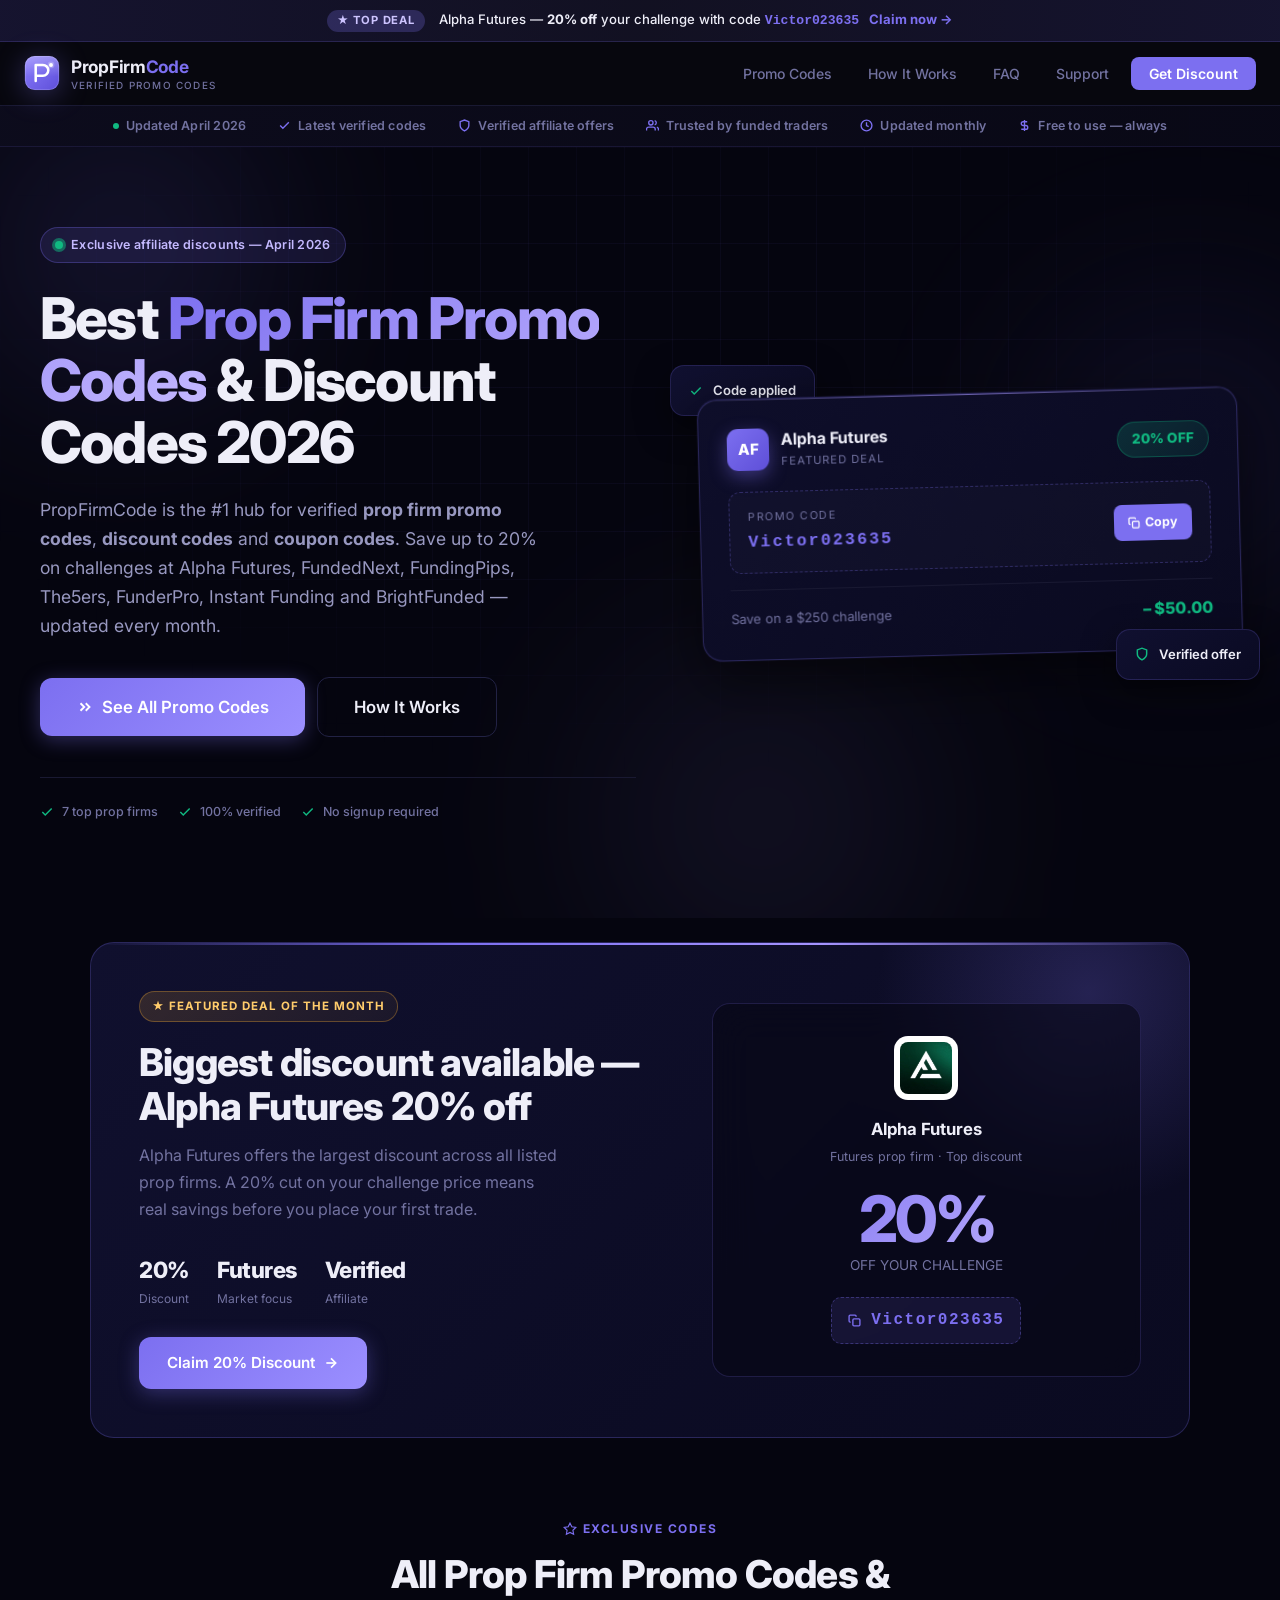
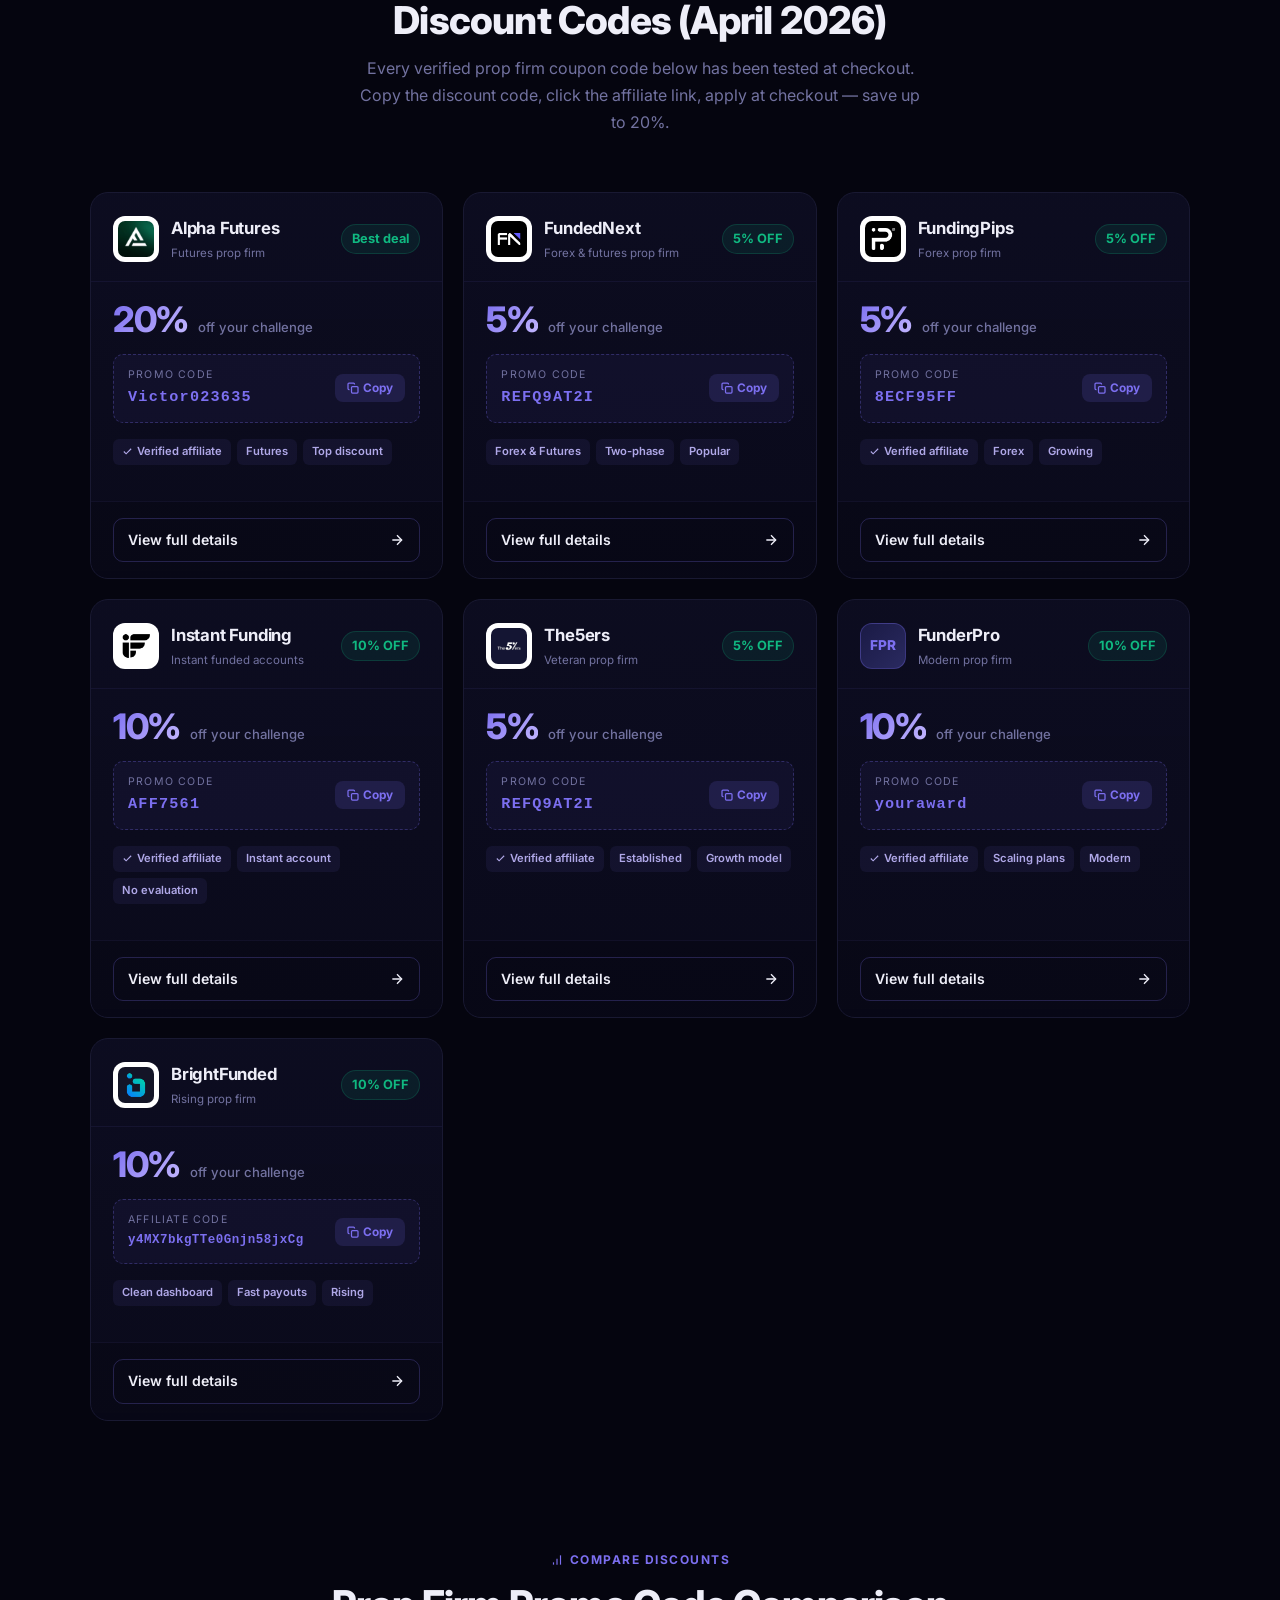
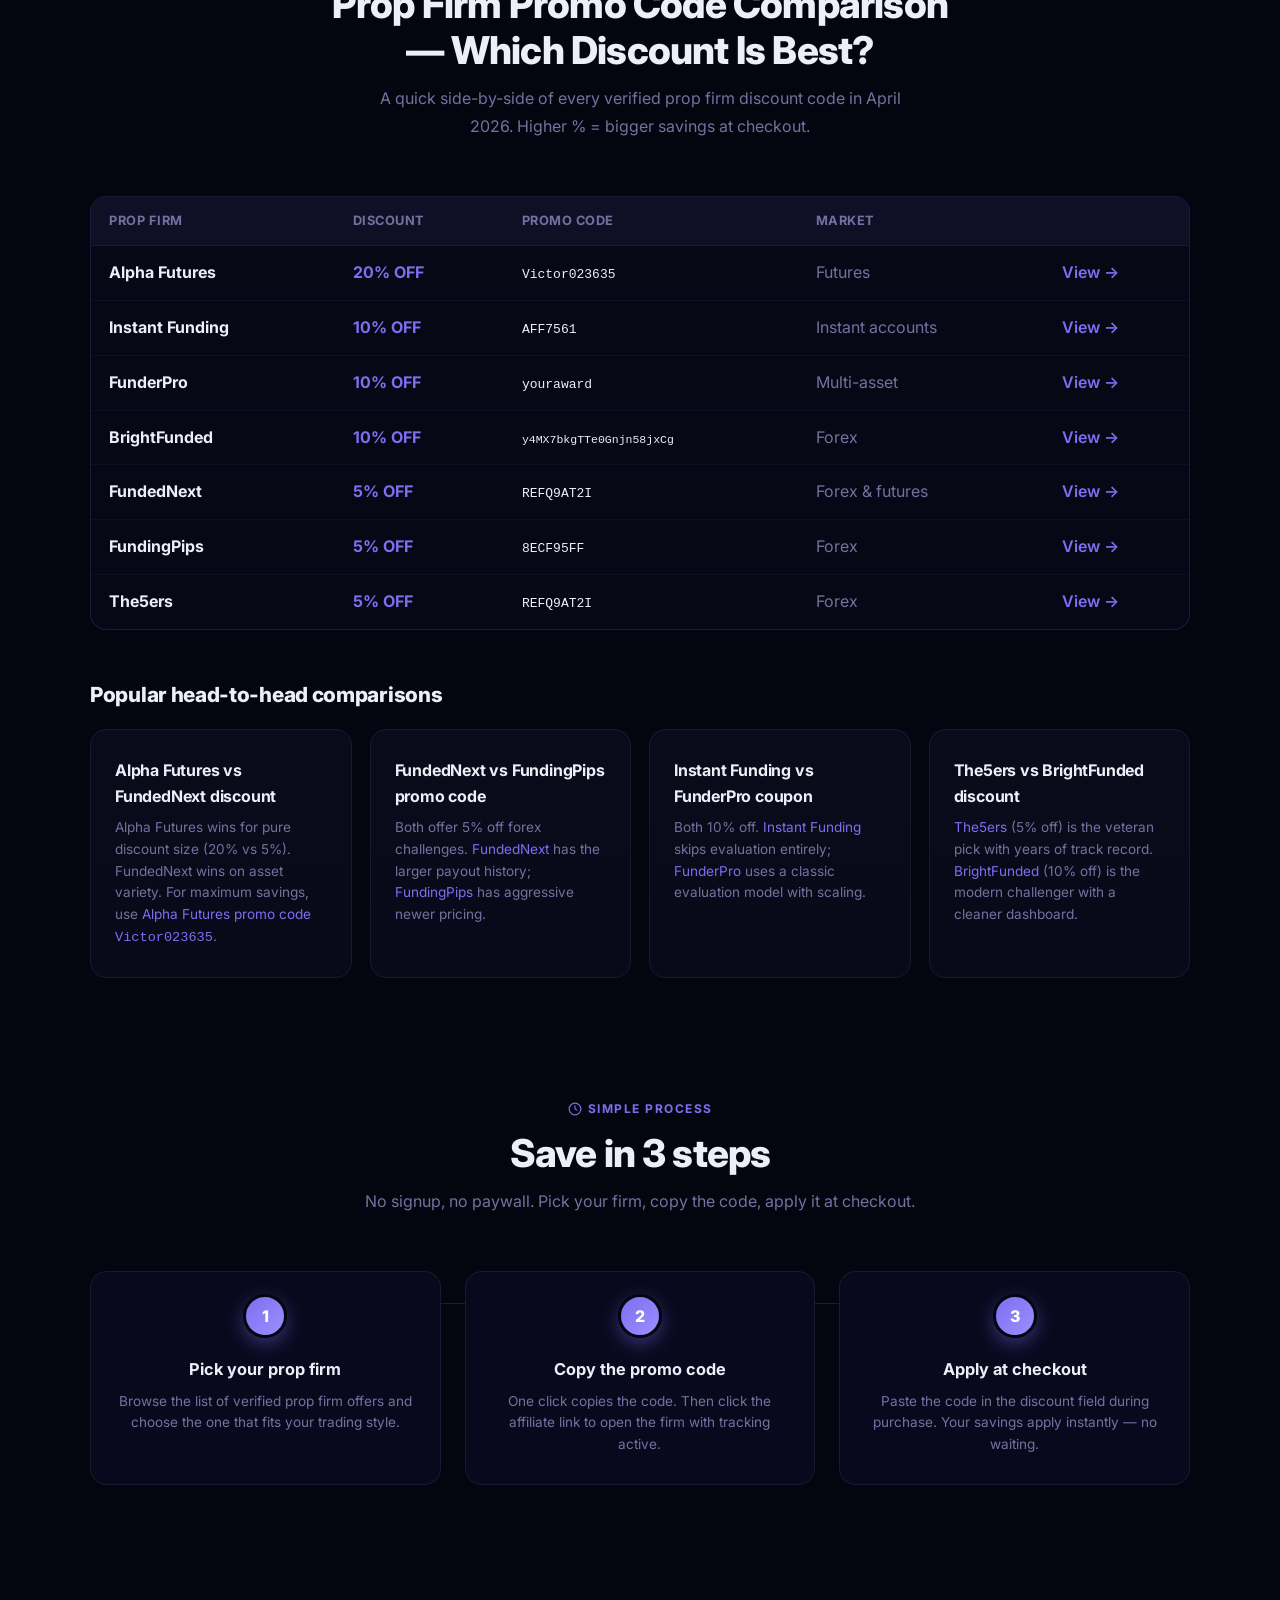
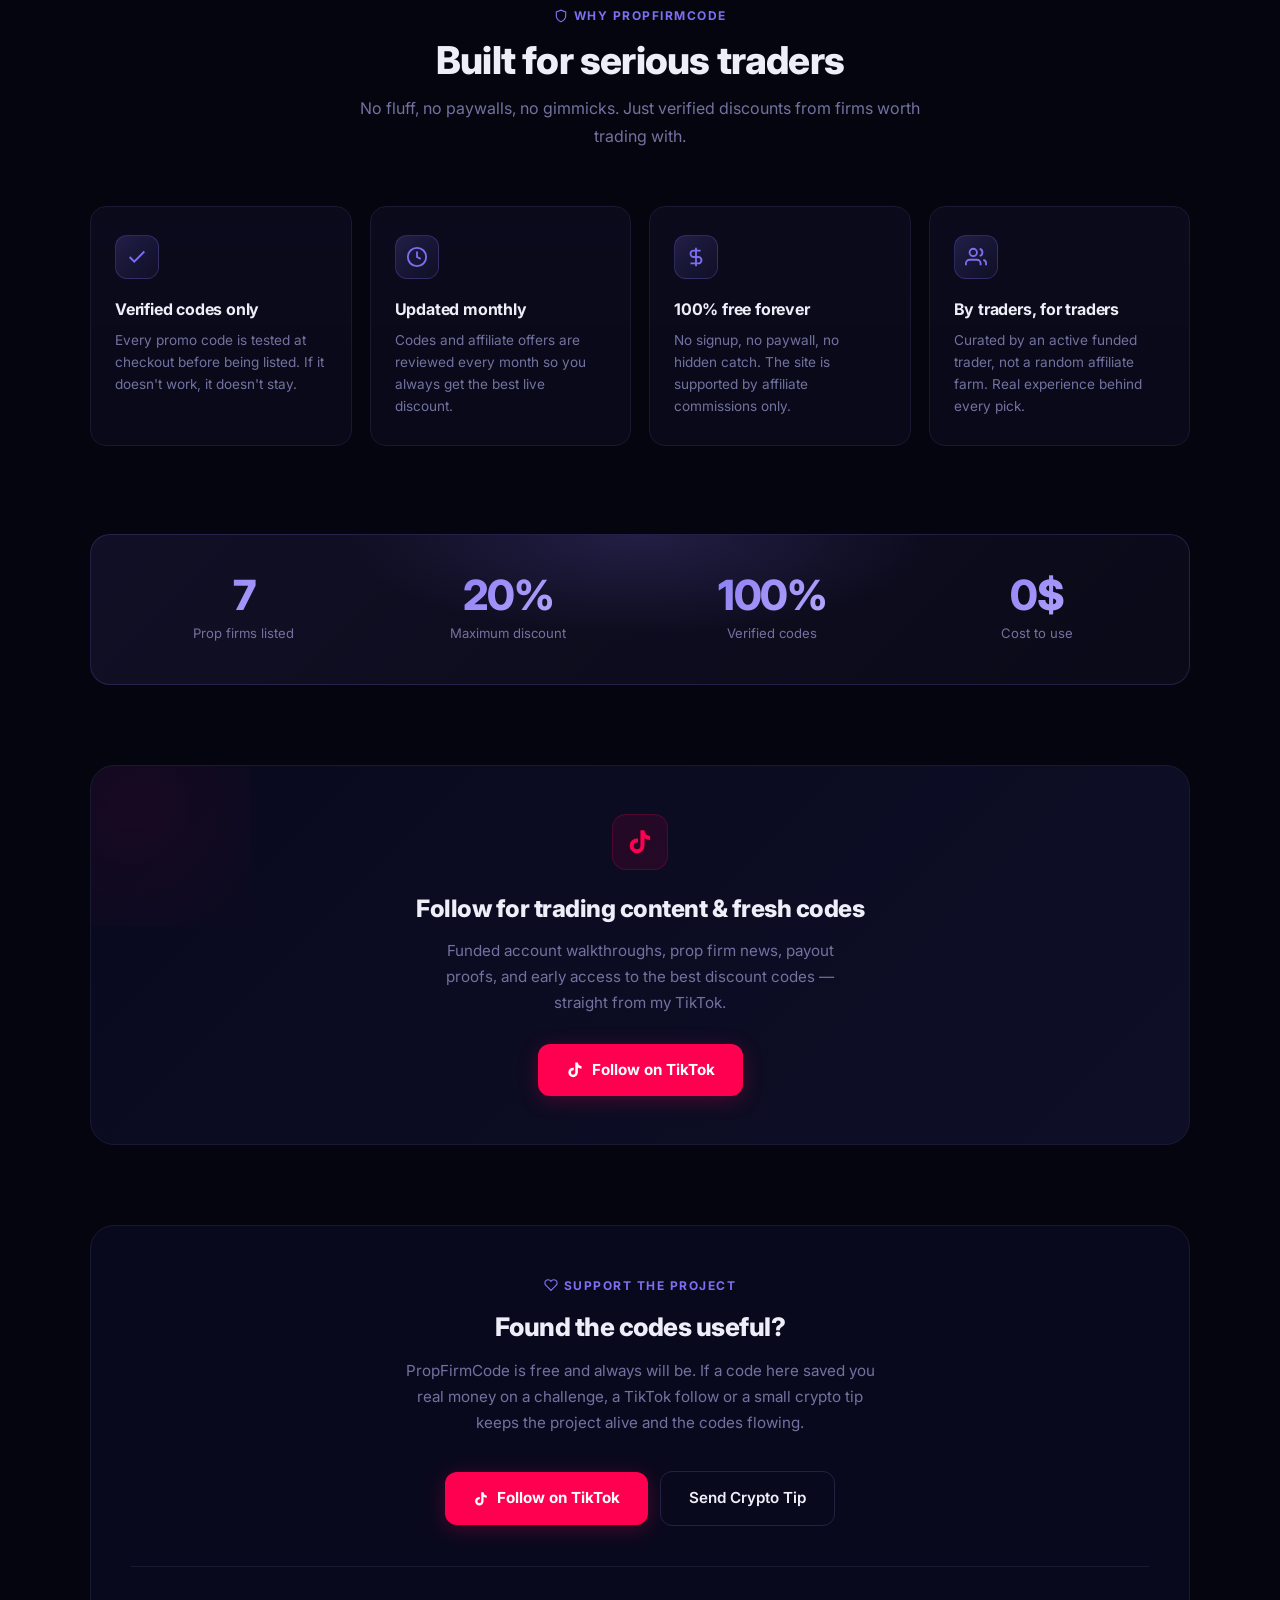
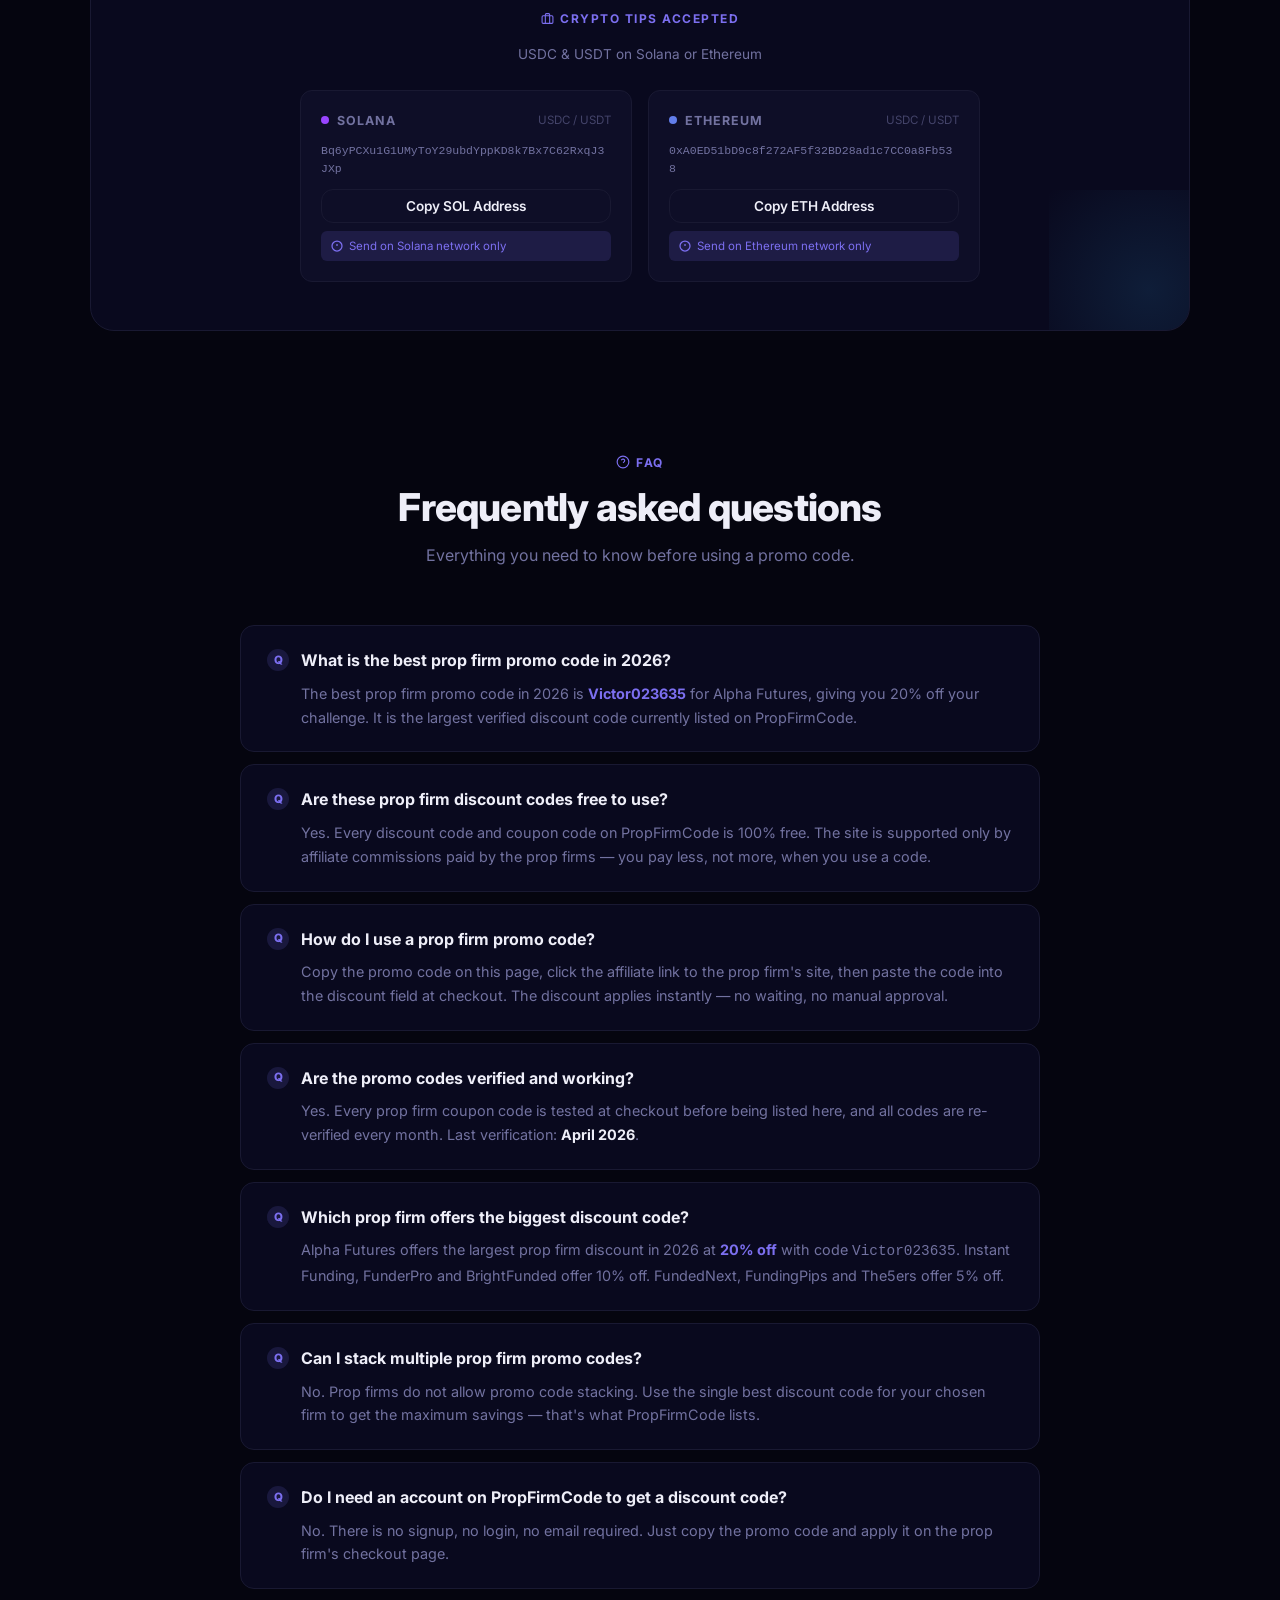
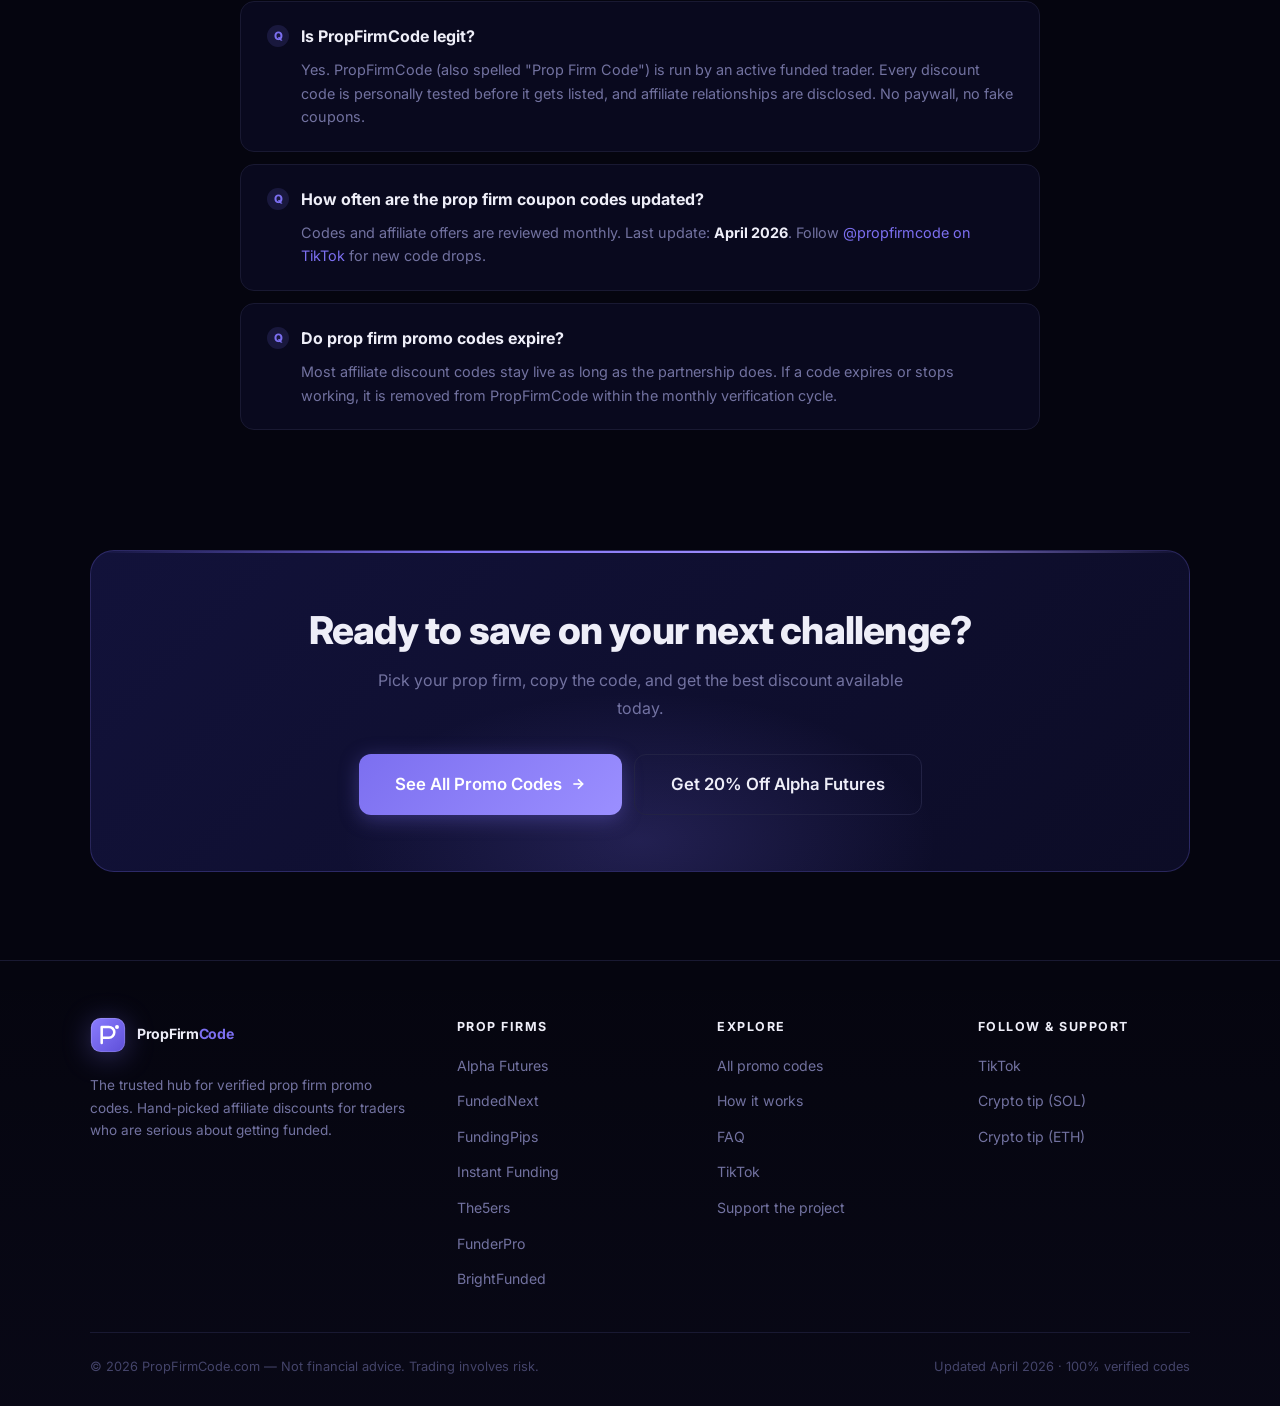
==== commit 05f5fe3a: "SEO: aggressive optimization for prop firm promo code ranking - Rewrote titles/meta/H1/H2 across hom" ====
--- a/index.html
+++ b/index.html
@@ -3,8 +3,9 @@
 <head>
   <meta charset="UTF-8" />
   <meta name="viewport" content="width=device-width, initial-scale=1.0" />
-  <title>PropFirmCode — Exclusive Prop Firm Promo Codes &amp; Discounts</title>
-  <meta name="description" content="The trusted hub for verified prop firm promo codes. Save up to 20% on challenges from Alpha Futures, FundedNext, FundingPips, The5ers, FunderPro, Instant Funding and BrightFunded." />
+  <title>Best Prop Firm Promo Codes 2026 — Verified Discount &amp; Coupon Codes | PropFirmCode</title>
+  <meta name="description" content="The #1 hub for verified prop firm promo codes in 2026. Get up to 20% off with exclusive discount codes and coupon codes for Alpha Futures, FundedNext, FundingPips, The5ers, FunderPro, Instant Funding &amp; BrightFunded. Updated monthly." />
+  <meta name="keywords" content="prop firm promo code, prop firm discount code, best prop firm promo codes 2026, prop firm coupon code, Alpha Futures promo code, FundedNext discount code, FundingPips promo code, The5ers discount code, FunderPro promo code, Instant Funding discount code, BrightFunded promo code, prop trading discount" />
   <link rel="preconnect" href="https://fonts.googleapis.com" />
   <link rel="preconnect" href="https://fonts.gstatic.com" crossorigin />
   <link rel="stylesheet" href="css/style.css" />
@@ -16,15 +17,15 @@
   <meta property="og:type" content="website" />
   <meta property="og:site_name" content="PropFirmCode" />
   <meta property="og:url" content="https://propfirmcode.net/" />
-  <meta property="og:title" content="PropFirmCode — Exclusive Prop Firm Promo Codes &amp; Discounts" />
-  <meta property="og:description" content="The trusted hub for verified prop firm promo codes. Save up to 20% on challenges from Alpha Futures, FundedNext, FundingPips, The5ers, FunderPro, Instant Funding and BrightFunded." />
+  <meta property="og:title" content="Best Prop Firm Promo Codes 2026 — Verified Discount &amp; Coupon Codes | PropFirmCode" />
+  <meta property="og:description" content="The #1 hub for verified prop firm promo codes in 2026. Up to 20% off with exclusive discount codes for Alpha Futures, FundedNext, FundingPips, The5ers, FunderPro, Instant Funding &amp; BrightFunded." />
   <meta property="og:image" content="https://propfirmcode.net/og-image.png" />
   <meta property="og:image:width" content="1200" />
   <meta property="og:image:height" content="630" />
   <!-- Twitter -->
   <meta name="twitter:card" content="summary_large_image" />
-  <meta name="twitter:title" content="PropFirmCode — Exclusive Prop Firm Promo Codes &amp; Discounts" />
-  <meta name="twitter:description" content="The trusted hub for verified prop firm promo codes. Save up to 20% on challenges from Alpha Futures, FundedNext, FundingPips, The5ers, FunderPro, Instant Funding and BrightFunded." />
+  <meta name="twitter:title" content="Best Prop Firm Promo Codes 2026 — Verified Discount &amp; Coupon Codes | PropFirmCode" />
+  <meta name="twitter:description" content="The #1 hub for verified prop firm promo codes in 2026. Up to 20% off Alpha Futures, FundedNext, FundingPips, The5ers, FunderPro, Instant Funding &amp; BrightFunded." />
   <meta name="twitter:image" content="https://propfirmcode.net/og-image.png" />
   <!-- Favicons -->
   <link rel="icon" type="image/svg+xml" href="favicon.svg" />
@@ -37,6 +38,70 @@
     function gtag(){dataLayer.push(arguments);}
     gtag('js', new Date());
     gtag('config', 'G-ZRYLW1ZV04', { anonymize_ip: true });
+  </script>
+  <!-- JSON-LD: Organization -->
+  <script type="application/ld+json">
+  {
+    "@context": "https://schema.org",
+    "@type": "Organization",
+    "name": "PropFirmCode",
+    "alternateName": ["Prop Firm Code", "PropFirm Code"],
+    "url": "https://propfirmcode.net/",
+    "logo": "https://propfirmcode.net/apple-touch-icon.png",
+    "description": "The #1 hub for verified prop firm promo codes and discount codes in 2026. Curated by an active funded trader.",
+    "sameAs": ["https://www.tiktok.com/@propfirmcode"]
+  }
+  </script>
+  <!-- JSON-LD: WebSite with SearchAction -->
+  <script type="application/ld+json">
+  {
+    "@context": "https://schema.org",
+    "@type": "WebSite",
+    "name": "PropFirmCode",
+    "alternateName": "Prop Firm Code",
+    "url": "https://propfirmcode.net/",
+    "potentialAction": {
+      "@type": "SearchAction",
+      "target": "https://propfirmcode.net/?s={search_term_string}",
+      "query-input": "required name=search_term_string"
+    }
+  }
+  </script>
+  <!-- JSON-LD: ItemList of all 7 prop firm promo codes -->
+  <script type="application/ld+json">
+  {
+    "@context": "https://schema.org",
+    "@type": "ItemList",
+    "name": "Best Prop Firm Promo Codes 2026",
+    "description": "Verified discount codes and coupon codes for the top prop trading firms.",
+    "itemListOrder": "https://schema.org/ItemListOrderDescending",
+    "numberOfItems": 7,
+    "itemListElement": [
+      {"@type":"ListItem","position":1,"url":"https://propfirmcode.net/firms/alpha-futures","name":"Alpha Futures Promo Code — 20% Off"},
+      {"@type":"ListItem","position":2,"url":"https://propfirmcode.net/firms/instant-funding","name":"Instant Funding Promo Code — 10% Off"},
+      {"@type":"ListItem","position":3,"url":"https://propfirmcode.net/firms/funderpro","name":"FunderPro Promo Code — 10% Off"},
+      {"@type":"ListItem","position":4,"url":"https://propfirmcode.net/firms/brightfunded","name":"BrightFunded Promo Code — 10% Off"},
+      {"@type":"ListItem","position":5,"url":"https://propfirmcode.net/firms/fundednext","name":"FundedNext Discount Code — 5% Off"},
+      {"@type":"ListItem","position":6,"url":"https://propfirmcode.net/firms/fundingpips","name":"FundingPips Promo Code — 5% Off"},
+      {"@type":"ListItem","position":7,"url":"https://propfirmcode.net/firms/the5ers","name":"The5ers Discount Code — 5% Off"}
+    ]
+  }
+  </script>
+  <!-- JSON-LD: FAQ -->
+  <script type="application/ld+json">
+  {
+    "@context": "https://schema.org",
+    "@type": "FAQPage",
+    "mainEntity": [
+      {"@type":"Question","name":"What is the best prop firm promo code in 2026?","acceptedAnswer":{"@type":"Answer","text":"Alpha Futures offers the biggest verified prop firm discount in 2026 at 20% off your challenge using code Victor023635. It is the highest-value promo code currently listed on PropFirmCode."}},
+      {"@type":"Question","name":"Are these prop firm promo codes free to use?","acceptedAnswer":{"@type":"Answer","text":"Yes. Every promo code and discount code on PropFirmCode is 100% free. The site is supported only by affiliate commissions paid by the prop firms — you pay less, not more."}},
+      {"@type":"Question","name":"How do I use a prop firm discount code?","acceptedAnswer":{"@type":"Answer","text":"Copy the promo code from PropFirmCode, click the affiliate link to open the prop firm's signup page, and paste the code into the discount field at checkout. The discount applies instantly."}},
+      {"@type":"Question","name":"Are the promo codes verified and working?","acceptedAnswer":{"@type":"Answer","text":"Yes. Every prop firm coupon code is tested at checkout before being listed and is reviewed monthly. Last verification: April 2026."}},
+      {"@type":"Question","name":"Which prop firm offers the biggest discount code?","acceptedAnswer":{"@type":"Answer","text":"Alpha Futures currently has the largest discount with 20% off. Instant Funding, FunderPro and BrightFunded each offer 10% off. FundedNext, FundingPips and The5ers offer 5% off."}},
+      {"@type":"Question","name":"Can I stack multiple prop firm promo codes?","acceptedAnswer":{"@type":"Answer","text":"No. Prop firms do not allow promo code stacking. Use the single best discount code for your chosen firm to get the maximum savings."}},
+      {"@type":"Question","name":"Is PropFirmCode legit?","acceptedAnswer":{"@type":"Answer","text":"Yes. PropFirmCode (also known as Prop Firm Code) is run by an active funded trader. Every promo code is personally tested. No signup, no email, no paywall."}}
+    ]
+  }
   </script>
 </head>
 <body>
@@ -108,10 +173,10 @@
         Exclusive affiliate discounts — April 2026
       </div>
       <h1 class="hero-title">
-        Save <span style="background:linear-gradient(135deg,var(--accent),#c4b8ff);-webkit-background-clip:text;-webkit-text-fill-color:transparent">up to 20%</span> on your next prop firm challenge
+        Best <span style="background:linear-gradient(135deg,var(--accent),#c4b8ff);-webkit-background-clip:text;-webkit-text-fill-color:transparent">Prop Firm Promo Codes</span> &amp; Discount Codes 2026
       </h1>
       <p class="hero-subtitle">
-        The trusted hub for verified promo codes. Hand-picked affiliate discounts for the top prop trading firms — no login, no fluff, just real savings.
+        PropFirmCode is the #1 hub for verified <strong>prop firm promo codes</strong>, <strong>discount codes</strong> and <strong>coupon codes</strong>. Save up to 20% on challenges at Alpha Futures, FundedNext, FundingPips, The5ers, FunderPro, Instant Funding and BrightFunded — updated every month.
       </p>
       <div class="hero-actions">
         <a href="#firms" class="btn btn-primary btn-lg">
@@ -211,8 +276,8 @@
         <svg width="14" height="14" viewBox="0 0 24 24" fill="none" stroke="currentColor" stroke-width="2"><polygon points="12 2 15.09 8.26 22 9.27 17 14.14 18.18 21.02 12 17.77 5.82 21.02 7 14.14 2 9.27 8.91 8.26 12 2"/></svg>
         Exclusive Codes
       </div>
-      <h2 class="section-title">All Prop Firm Promo Codes</h2>
-      <p class="section-desc">Copy the code, click the affiliate link, apply at checkout. Every code is tested and verified.</p>
+      <h2 class="section-title">All Prop Firm Promo Codes &amp; Discount Codes (April 2026)</h2>
+      <p class="section-desc">Every verified prop firm coupon code below has been tested at checkout. Copy the discount code, click the affiliate link, apply at checkout — save up to 20%.</p>
     </div>
 
     <div class="firms-grid-v2">
@@ -511,6 +576,65 @@
         </footer>
       </article>
 
+    </div>
+  </div>
+</section>
+
+<!-- PROP FIRM DISCOUNT COMPARISON -->
+<section class="section-v2" id="compare" style="padding-top:40px">
+  <div class="container">
+    <div class="section-head-center">
+      <div class="section-label">
+        <svg width="14" height="14" viewBox="0 0 24 24" fill="none" stroke="currentColor" stroke-width="2"><line x1="12" y1="20" x2="12" y2="10"/><line x1="18" y1="20" x2="18" y2="4"/><line x1="6" y1="20" x2="6" y2="16"/></svg>
+        Compare Discounts
+      </div>
+      <h2 class="section-title">Prop Firm Promo Code Comparison — Which Discount Is Best?</h2>
+      <p class="section-desc">A quick side-by-side of every verified prop firm discount code in April 2026. Higher % = bigger savings at checkout.</p>
+    </div>
+    <div style="overflow-x:auto; margin-top:24px; border-radius:16px; border:1px solid rgba(124,111,240,0.18); background:rgba(10,10,28,0.55)">
+      <table style="width:100%; border-collapse:collapse; min-width:640px; color:var(--text)">
+        <thead>
+          <tr style="background:rgba(124,111,240,0.08); text-align:left">
+            <th style="padding:14px 18px; font-size:0.8rem; font-weight:700; letter-spacing:0.5px; text-transform:uppercase; color:var(--text-muted)">Prop Firm</th>
+            <th style="padding:14px 18px; font-size:0.8rem; font-weight:700; letter-spacing:0.5px; text-transform:uppercase; color:var(--text-muted)">Discount</th>
+            <th style="padding:14px 18px; font-size:0.8rem; font-weight:700; letter-spacing:0.5px; text-transform:uppercase; color:var(--text-muted)">Promo Code</th>
+            <th style="padding:14px 18px; font-size:0.8rem; font-weight:700; letter-spacing:0.5px; text-transform:uppercase; color:var(--text-muted)">Market</th>
+            <th style="padding:14px 18px; font-size:0.8rem; font-weight:700; letter-spacing:0.5px; text-transform:uppercase; color:var(--text-muted)"></th>
+          </tr>
+        </thead>
+        <tbody>
+          <tr style="border-top:1px solid rgba(124,111,240,0.12)"><td style="padding:14px 18px"><strong>Alpha Futures</strong></td><td style="padding:14px 18px; color:var(--accent); font-weight:700">20% OFF</td><td style="padding:14px 18px"><code>Victor023635</code></td><td style="padding:14px 18px; color:var(--text-muted)">Futures</td><td style="padding:14px 18px"><a href="firms/alpha-futures.html" style="color:var(--accent); font-weight:600">View →</a></td></tr>
+          <tr style="border-top:1px solid rgba(124,111,240,0.08)"><td style="padding:14px 18px"><strong>Instant Funding</strong></td><td style="padding:14px 18px; color:var(--accent); font-weight:700">10% OFF</td><td style="padding:14px 18px"><code>AFF7561</code></td><td style="padding:14px 18px; color:var(--text-muted)">Instant accounts</td><td style="padding:14px 18px"><a href="firms/instant-funding.html" style="color:var(--accent); font-weight:600">View →</a></td></tr>
+          <tr style="border-top:1px solid rgba(124,111,240,0.08)"><td style="padding:14px 18px"><strong>FunderPro</strong></td><td style="padding:14px 18px; color:var(--accent); font-weight:700">10% OFF</td><td style="padding:14px 18px"><code>youraward</code></td><td style="padding:14px 18px; color:var(--text-muted)">Multi-asset</td><td style="padding:14px 18px"><a href="firms/funderpro.html" style="color:var(--accent); font-weight:600">View →</a></td></tr>
+          <tr style="border-top:1px solid rgba(124,111,240,0.08)"><td style="padding:14px 18px"><strong>BrightFunded</strong></td><td style="padding:14px 18px; color:var(--accent); font-weight:700">10% OFF</td><td style="padding:14px 18px"><code style="font-size:0.72rem">y4MX7bkgTTe0Gnjn58jxCg</code></td><td style="padding:14px 18px; color:var(--text-muted)">Forex</td><td style="padding:14px 18px"><a href="firms/brightfunded.html" style="color:var(--accent); font-weight:600">View →</a></td></tr>
+          <tr style="border-top:1px solid rgba(124,111,240,0.08)"><td style="padding:14px 18px"><strong>FundedNext</strong></td><td style="padding:14px 18px; color:var(--accent); font-weight:700">5% OFF</td><td style="padding:14px 18px"><code>REFQ9AT2I</code></td><td style="padding:14px 18px; color:var(--text-muted)">Forex &amp; futures</td><td style="padding:14px 18px"><a href="firms/fundednext.html" style="color:var(--accent); font-weight:600">View →</a></td></tr>
+          <tr style="border-top:1px solid rgba(124,111,240,0.08)"><td style="padding:14px 18px"><strong>FundingPips</strong></td><td style="padding:14px 18px; color:var(--accent); font-weight:700">5% OFF</td><td style="padding:14px 18px"><code>8ECF95FF</code></td><td style="padding:14px 18px; color:var(--text-muted)">Forex</td><td style="padding:14px 18px"><a href="firms/fundingpips.html" style="color:var(--accent); font-weight:600">View →</a></td></tr>
+          <tr style="border-top:1px solid rgba(124,111,240,0.08)"><td style="padding:14px 18px"><strong>The5ers</strong></td><td style="padding:14px 18px; color:var(--accent); font-weight:700">5% OFF</td><td style="padding:14px 18px"><code>REFQ9AT2I</code></td><td style="padding:14px 18px; color:var(--text-muted)">Forex</td><td style="padding:14px 18px"><a href="firms/the5ers.html" style="color:var(--accent); font-weight:600">View →</a></td></tr>
+        </tbody>
+      </table>
+    </div>
+
+    <!-- Head-to-head quick picks -->
+    <div style="margin-top:48px">
+      <h3 style="font-size:1.3rem; font-weight:800; margin-bottom:18px; letter-spacing:-0.3px">Popular head-to-head comparisons</h3>
+      <div class="value-cards" style="margin-top:16px">
+        <div class="value-card">
+          <div class="value-title">Alpha Futures vs FundedNext discount</div>
+          <div class="value-desc">Alpha Futures wins for pure discount size (20% vs 5%). FundedNext wins on asset variety. For maximum savings, use <a href="firms/alpha-futures.html" style="color:var(--accent)">Alpha Futures promo code <code>Victor023635</code></a>.</div>
+        </div>
+        <div class="value-card">
+          <div class="value-title">FundedNext vs FundingPips promo code</div>
+          <div class="value-desc">Both offer 5% off forex challenges. <a href="firms/fundednext.html" style="color:var(--accent)">FundedNext</a> has the larger payout history; <a href="firms/fundingpips.html" style="color:var(--accent)">FundingPips</a> has aggressive newer pricing.</div>
+        </div>
+        <div class="value-card">
+          <div class="value-title">Instant Funding vs FunderPro coupon</div>
+          <div class="value-desc">Both 10% off. <a href="firms/instant-funding.html" style="color:var(--accent)">Instant Funding</a> skips evaluation entirely; <a href="firms/funderpro.html" style="color:var(--accent)">FunderPro</a> uses a classic evaluation model with scaling.</div>
+        </div>
+        <div class="value-card">
+          <div class="value-title">The5ers vs BrightFunded discount</div>
+          <div class="value-desc"><a href="firms/the5ers.html" style="color:var(--accent)">The5ers</a> (5% off) is the veteran pick with years of track record. <a href="firms/brightfunded.html" style="color:var(--accent)">BrightFunded</a> (10% off) is the modern challenger with a cleaner dashboard.</div>
+        </div>
+      </div>
     </div>
   </div>
 </section>
@@ -711,28 +835,44 @@
 
     <div class="faq-list">
       <div class="faq-item">
-        <div class="faq-q">Are the promo codes really free to use?</div>
-        <div class="faq-a">Yes. PropFirmCode is 100% free. The site is supported by affiliate commissions paid by the prop firms — you pay the same price as if you didn't use the code (actually less, since you get a discount).</div>
+        <div class="faq-q">What is the best prop firm promo code in 2026?</div>
+        <div class="faq-a">The best prop firm promo code in 2026 is <strong style="color:var(--accent)">Victor023635</strong> for Alpha Futures, giving you 20% off your challenge. It is the largest verified discount code currently listed on PropFirmCode.</div>
       </div>
       <div class="faq-item">
-        <div class="faq-q">How do I know the codes actually work?</div>
-        <div class="faq-a">Every code listed here has been tested at checkout. Codes are reviewed monthly and removed if they stop working. The discount percentage shown is what you'll actually see applied.</div>
+        <div class="faq-q">Are these prop firm discount codes free to use?</div>
+        <div class="faq-a">Yes. Every discount code and coupon code on PropFirmCode is 100% free. The site is supported only by affiliate commissions paid by the prop firms — you pay less, not more, when you use a code.</div>
       </div>
       <div class="faq-item">
-        <div class="faq-q">Do I need to create an account on PropFirmCode?</div>
-        <div class="faq-a">No. There's no signup, no login, no dashboard. Just copy the code and apply it on the prop firm's website. That's it.</div>
+        <div class="faq-q">How do I use a prop firm promo code?</div>
+        <div class="faq-a">Copy the promo code on this page, click the affiliate link to the prop firm's site, then paste the code into the discount field at checkout. The discount applies instantly — no waiting, no manual approval.</div>
       </div>
       <div class="faq-item">
-        <div class="faq-q">Which prop firm offers the biggest discount?</div>
-        <div class="faq-a">Alpha Futures currently offers the largest discount available — 20% off your challenge with code <strong style="color:var(--accent)">Victor023635</strong>. It's the featured deal for a reason.</div>
+        <div class="faq-q">Are the promo codes verified and working?</div>
+        <div class="faq-a">Yes. Every prop firm coupon code is tested at checkout before being listed here, and all codes are re-verified every month. Last verification: <strong style="color:var(--text)">April 2026</strong>.</div>
       </div>
       <div class="faq-item">
-        <div class="faq-q">Can I combine promo codes or use multiple discounts?</div>
-        <div class="faq-a">No. Prop firms generally don't allow code stacking. Use the single best code for your target firm and get the maximum discount available.</div>
+        <div class="faq-q">Which prop firm offers the biggest discount code?</div>
+        <div class="faq-a">Alpha Futures offers the largest prop firm discount in 2026 at <strong style="color:var(--accent)">20% off</strong> with code <code>Victor023635</code>. Instant Funding, FunderPro and BrightFunded offer 10% off. FundedNext, FundingPips and The5ers offer 5% off.</div>
       </div>
       <div class="faq-item">
-        <div class="faq-q">How often are codes updated?</div>
-        <div class="faq-a">Codes and affiliate offers are reviewed monthly. Last update: <strong style="color:var(--text)">April 2026</strong>. Follow the TikTok to be notified of new codes as they drop.</div>
+        <div class="faq-q">Can I stack multiple prop firm promo codes?</div>
+        <div class="faq-a">No. Prop firms do not allow promo code stacking. Use the single best discount code for your chosen firm to get the maximum savings — that's what PropFirmCode lists.</div>
+      </div>
+      <div class="faq-item">
+        <div class="faq-q">Do I need an account on PropFirmCode to get a discount code?</div>
+        <div class="faq-a">No. There is no signup, no login, no email required. Just copy the promo code and apply it on the prop firm's checkout page.</div>
+      </div>
+      <div class="faq-item">
+        <div class="faq-q">Is PropFirmCode legit?</div>
+        <div class="faq-a">Yes. PropFirmCode (also spelled "Prop Firm Code") is run by an active funded trader. Every discount code is personally tested before it gets listed, and affiliate relationships are disclosed. No paywall, no fake coupons.</div>
+      </div>
+      <div class="faq-item">
+        <div class="faq-q">How often are the prop firm coupon codes updated?</div>
+        <div class="faq-a">Codes and affiliate offers are reviewed monthly. Last update: <strong style="color:var(--text)">April 2026</strong>. Follow <a href="https://www.tiktok.com/@propfirmcode" target="_blank" rel="noopener" style="color:var(--accent)">@propfirmcode on TikTok</a> for new code drops.</div>
+      </div>
+      <div class="faq-item">
+        <div class="faq-q">Do prop firm promo codes expire?</div>
+        <div class="faq-a">Most affiliate discount codes stay live as long as the partnership does. If a code expires or stops working, it is removed from PropFirmCode within the monthly verification cycle.</div>
       </div>
     </div>
   </div>
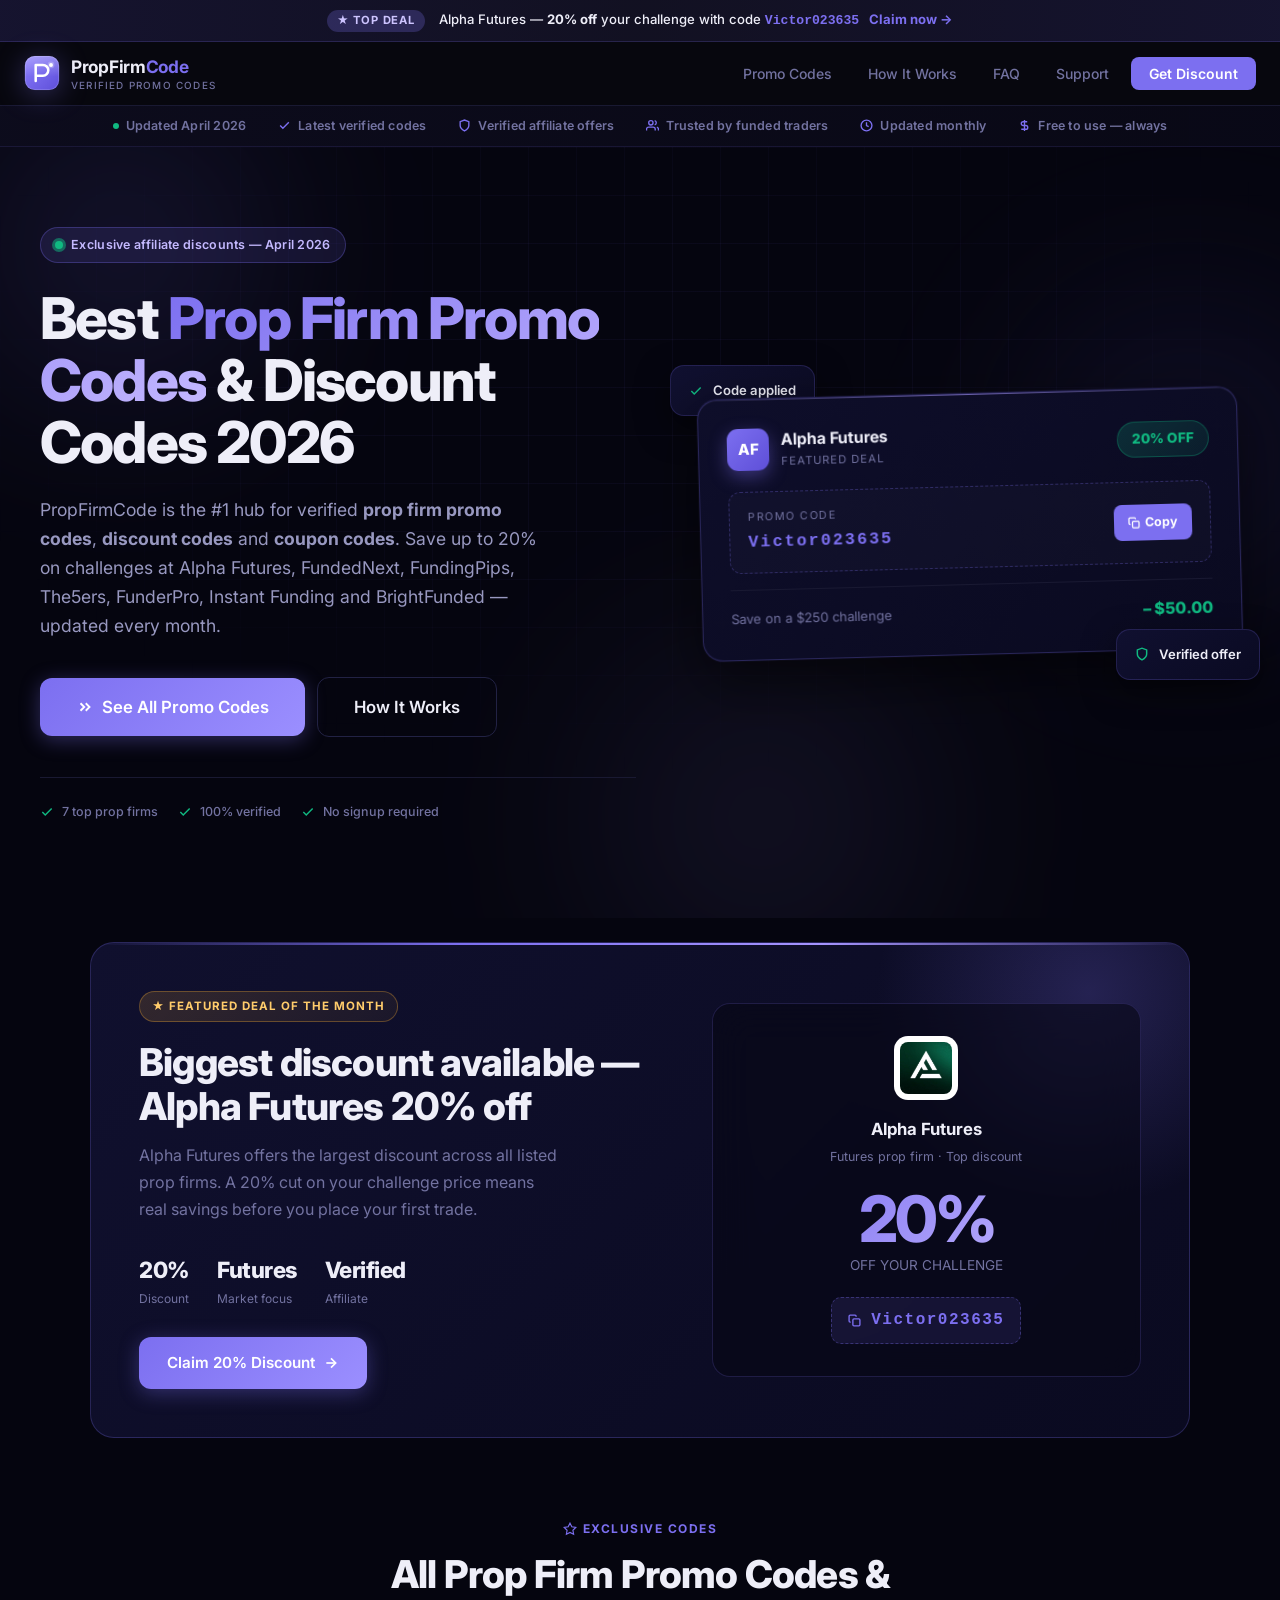
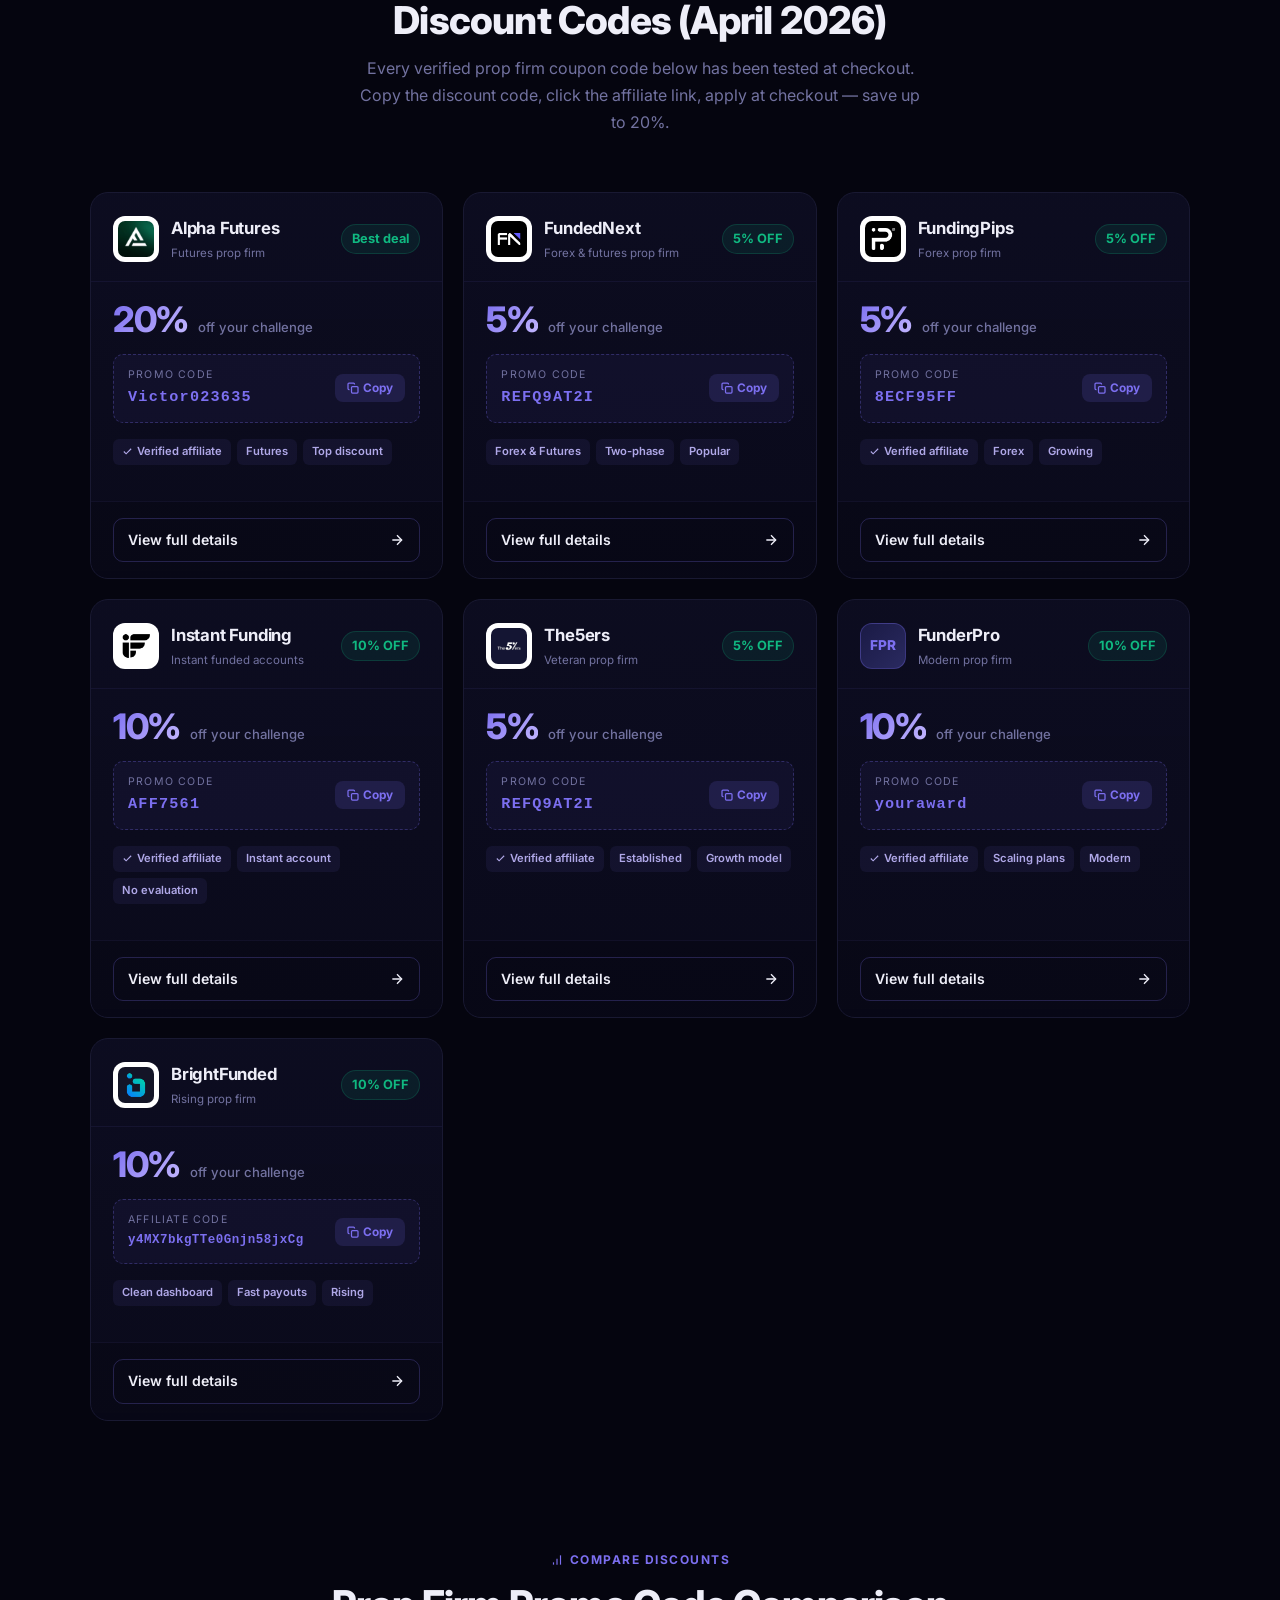
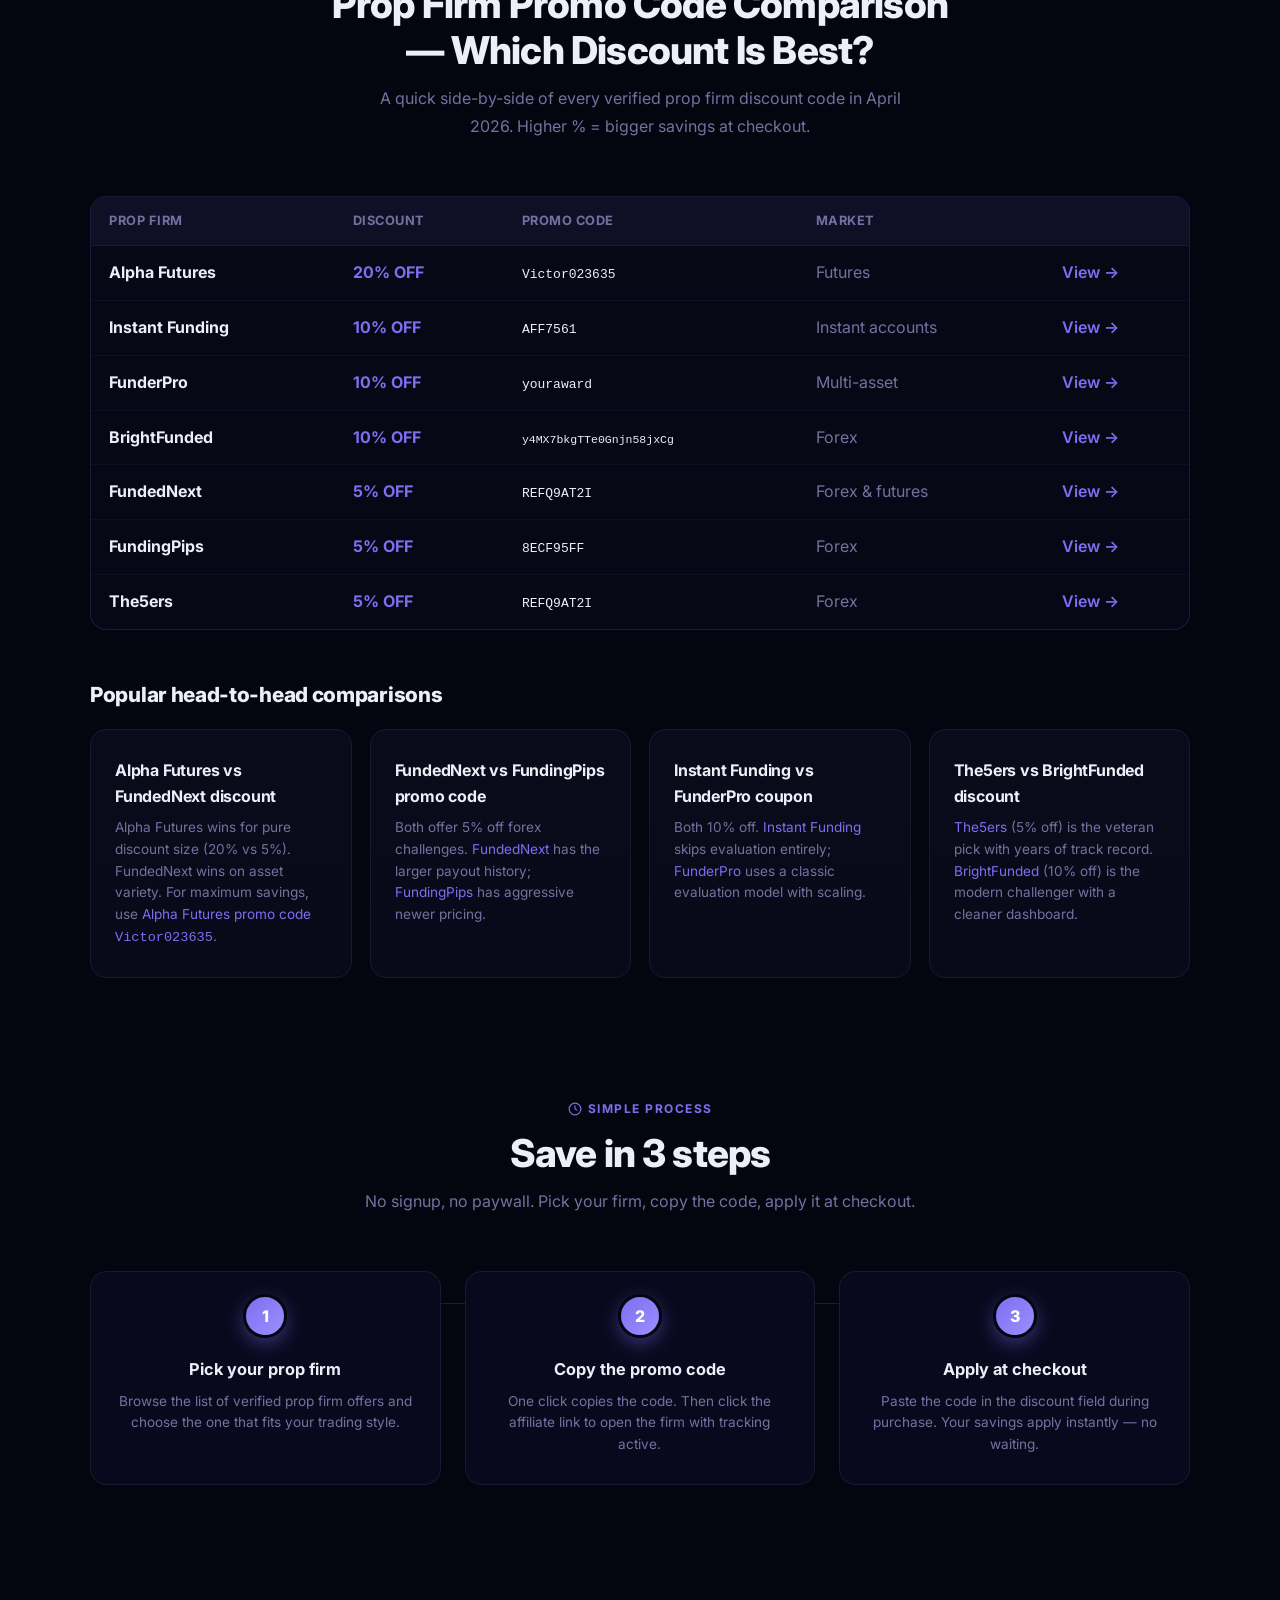
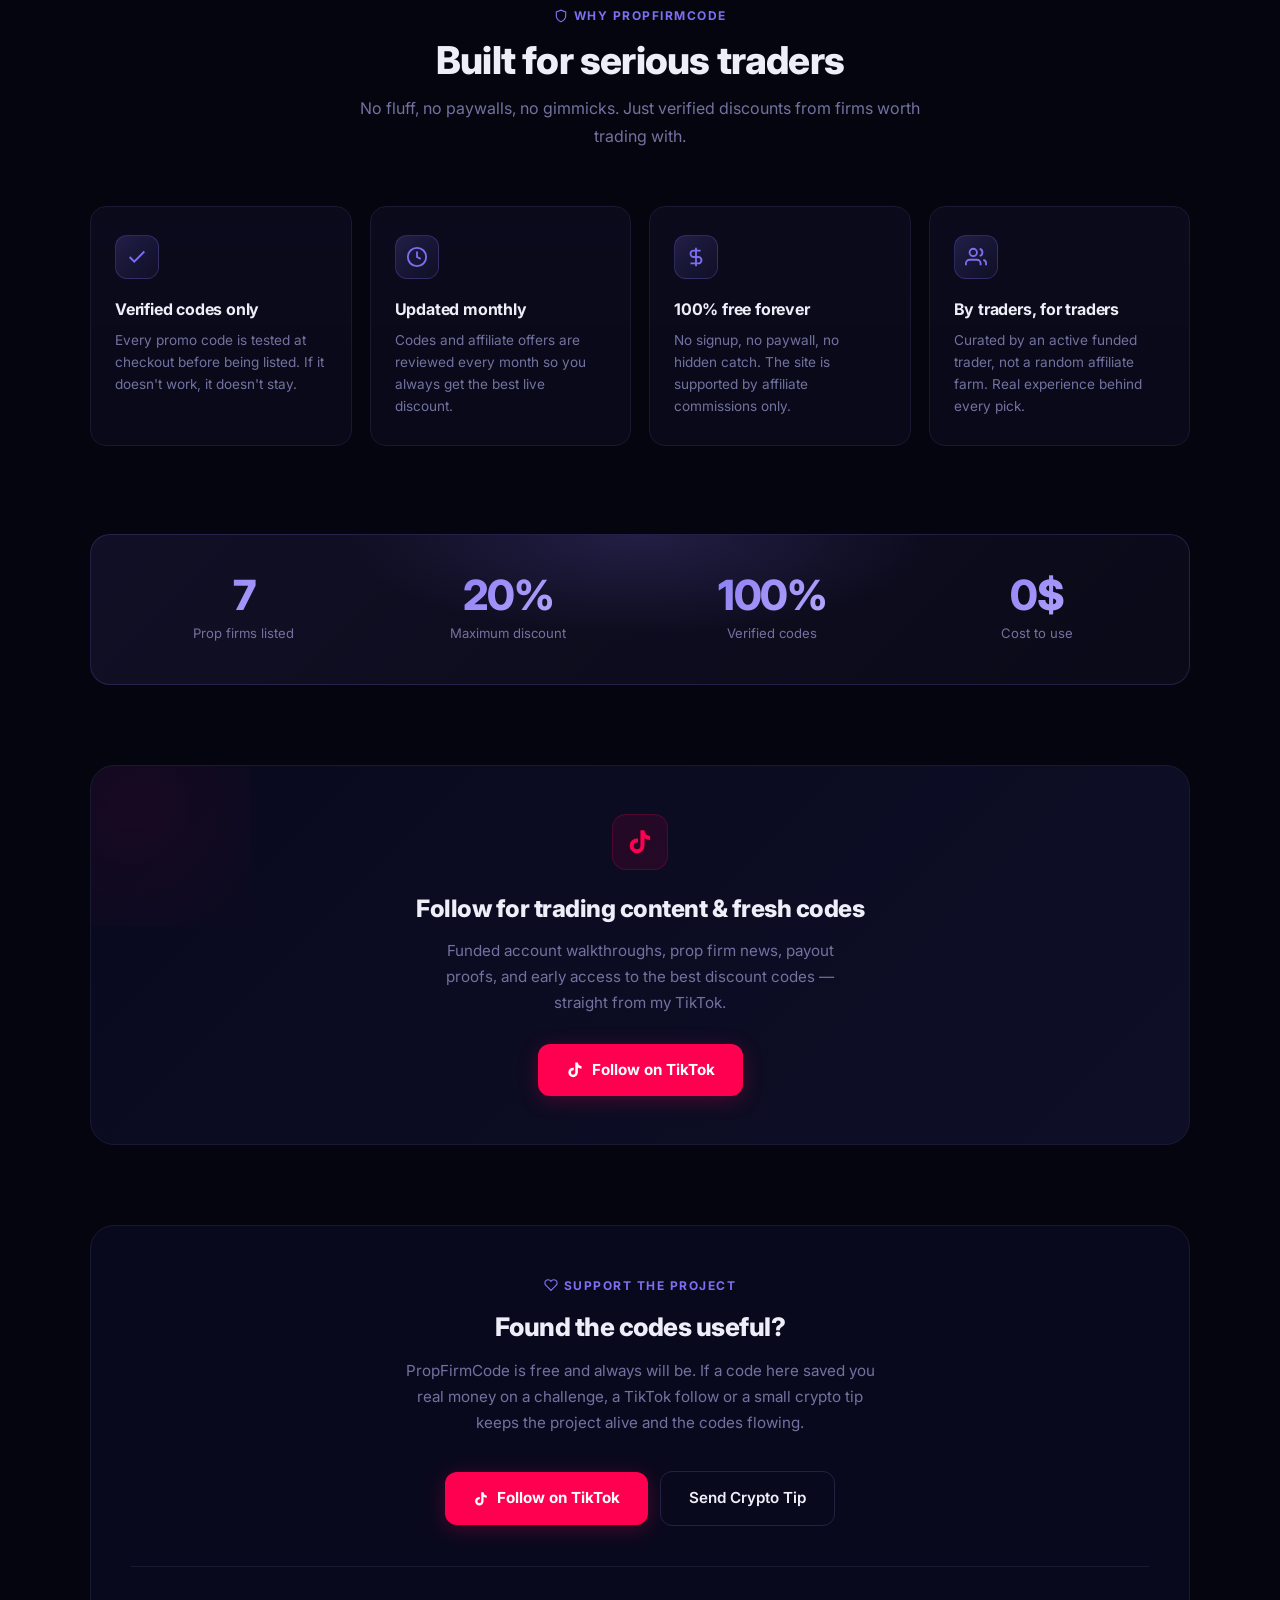
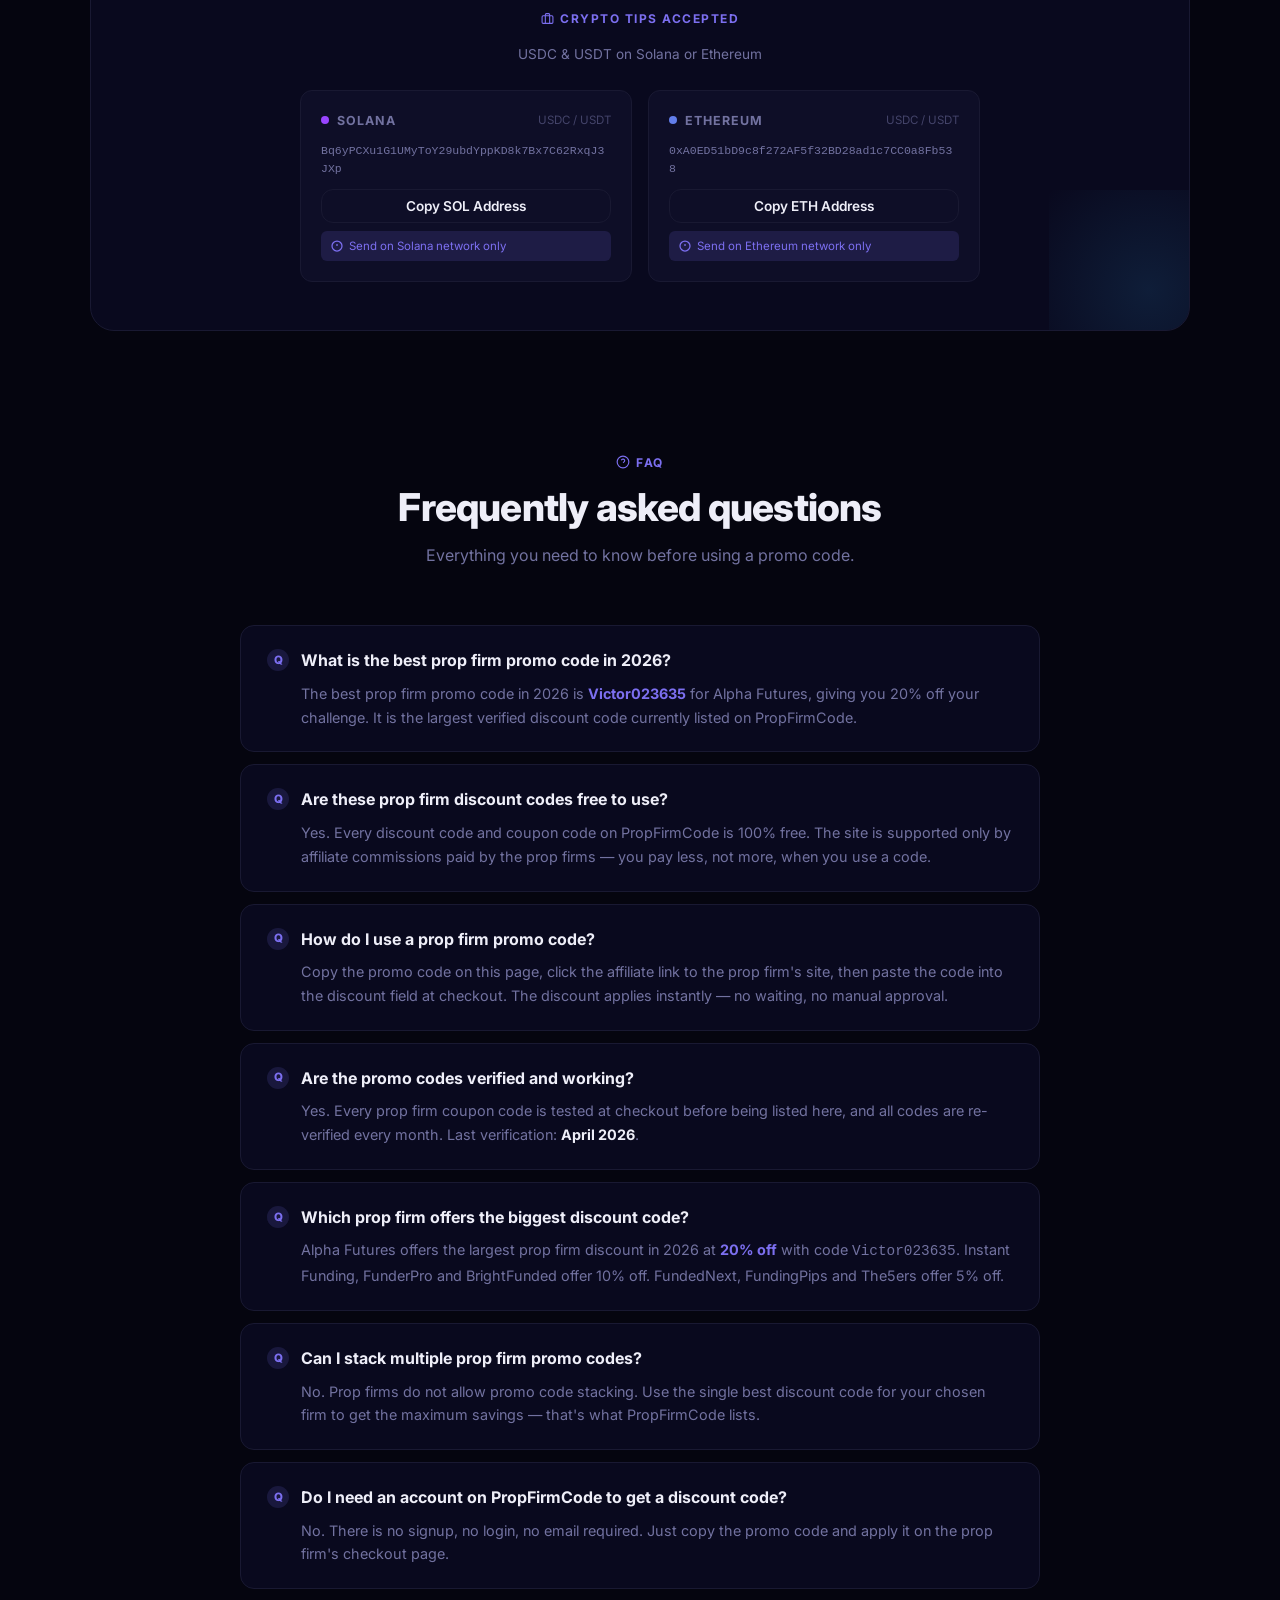
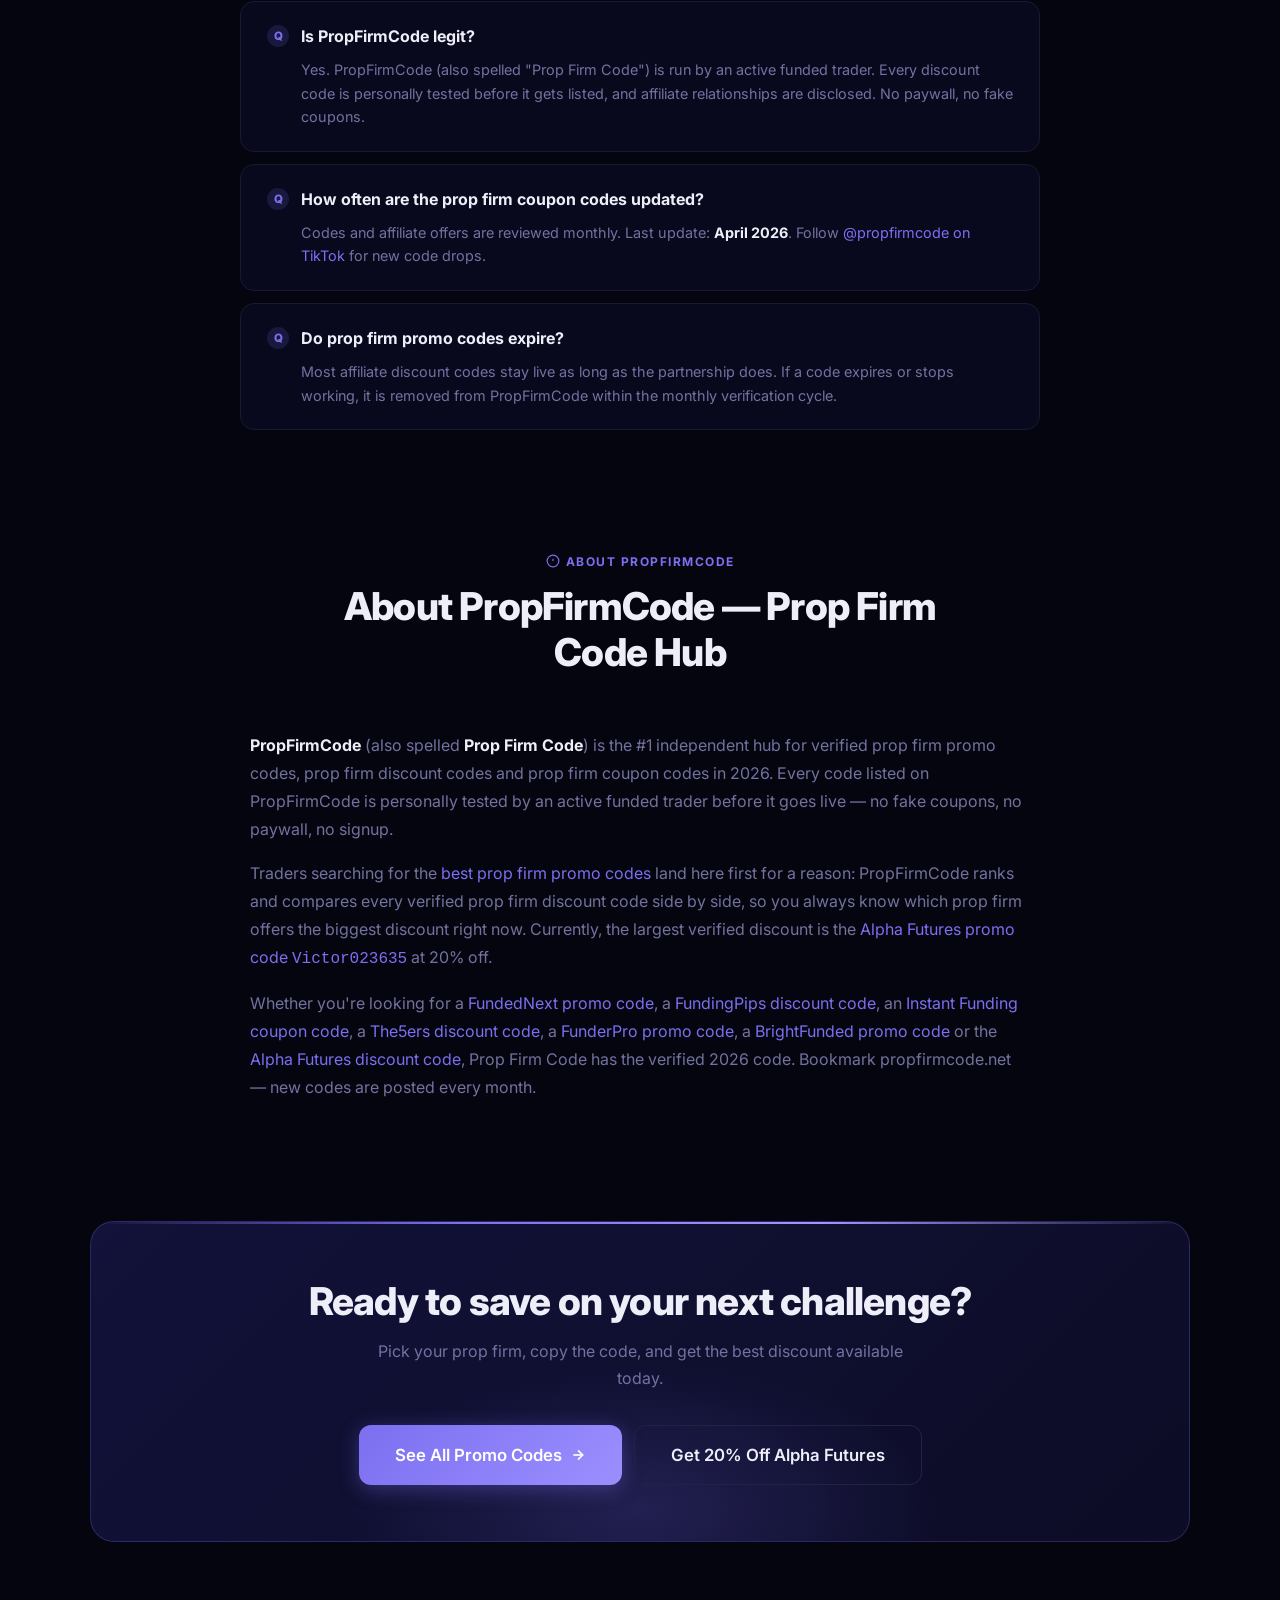
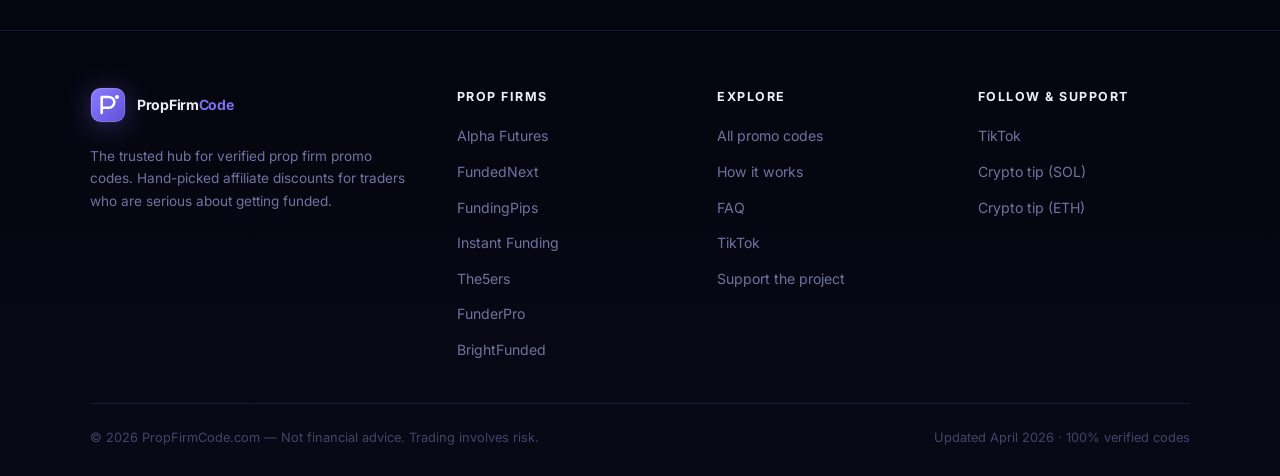
==== commit 97c76b0b: "SEO: tighten titles to pipe format + brand indexing pass - Rewrote all 8 page titles in exact-match " ====
--- a/index.html
+++ b/index.html
@@ -3,8 +3,8 @@
 <head>
   <meta charset="UTF-8" />
   <meta name="viewport" content="width=device-width, initial-scale=1.0" />
-  <title>Best Prop Firm Promo Codes 2026 — Verified Discount &amp; Coupon Codes | PropFirmCode</title>
-  <meta name="description" content="The #1 hub for verified prop firm promo codes in 2026. Get up to 20% off with exclusive discount codes and coupon codes for Alpha Futures, FundedNext, FundingPips, The5ers, FunderPro, Instant Funding &amp; BrightFunded. Updated monthly." />
+  <title>Best Prop Firm Promo Codes 2026 | Verified Discount &amp; Coupon Codes | PropFirmCode</title>
+  <meta name="description" content="PropFirmCode — the #1 source for the best prop firm promo codes in 2026. Verified discount codes and coupon codes for Alpha Futures, FundedNext, FundingPips, The5ers, FunderPro, Instant Funding and BrightFunded. Up to 20% off prop firm challenges." />
   <meta name="keywords" content="prop firm promo code, prop firm discount code, best prop firm promo codes 2026, prop firm coupon code, Alpha Futures promo code, FundedNext discount code, FundingPips promo code, The5ers discount code, FunderPro promo code, Instant Funding discount code, BrightFunded promo code, prop trading discount" />
   <link rel="preconnect" href="https://fonts.googleapis.com" />
   <link rel="preconnect" href="https://fonts.gstatic.com" crossorigin />
@@ -17,14 +17,14 @@
   <meta property="og:type" content="website" />
   <meta property="og:site_name" content="PropFirmCode" />
   <meta property="og:url" content="https://propfirmcode.net/" />
-  <meta property="og:title" content="Best Prop Firm Promo Codes 2026 — Verified Discount &amp; Coupon Codes | PropFirmCode" />
+  <meta property="og:title" content="Best Prop Firm Promo Codes 2026 | Verified Discount &amp; Coupon Codes | PropFirmCode" />
   <meta property="og:description" content="The #1 hub for verified prop firm promo codes in 2026. Up to 20% off with exclusive discount codes for Alpha Futures, FundedNext, FundingPips, The5ers, FunderPro, Instant Funding &amp; BrightFunded." />
   <meta property="og:image" content="https://propfirmcode.net/og-image.png" />
   <meta property="og:image:width" content="1200" />
   <meta property="og:image:height" content="630" />
   <!-- Twitter -->
   <meta name="twitter:card" content="summary_large_image" />
-  <meta name="twitter:title" content="Best Prop Firm Promo Codes 2026 — Verified Discount &amp; Coupon Codes | PropFirmCode" />
+  <meta name="twitter:title" content="Best Prop Firm Promo Codes 2026 | Verified Discount &amp; Coupon Codes | PropFirmCode" />
   <meta name="twitter:description" content="The #1 hub for verified prop firm promo codes in 2026. Up to 20% off Alpha Futures, FundedNext, FundingPips, The5ers, FunderPro, Instant Funding &amp; BrightFunded." />
   <meta name="twitter:image" content="https://propfirmcode.net/og-image.png" />
   <!-- Favicons -->
@@ -45,10 +45,14 @@
     "@context": "https://schema.org",
     "@type": "Organization",
     "name": "PropFirmCode",
-    "alternateName": ["Prop Firm Code", "PropFirm Code"],
+    "legalName": "PropFirmCode",
+    "alternateName": ["Prop Firm Code", "PropFirm Code", "propfirmcode", "propfirmcode.net"],
     "url": "https://propfirmcode.net/",
     "logo": "https://propfirmcode.net/apple-touch-icon.png",
-    "description": "The #1 hub for verified prop firm promo codes and discount codes in 2026. Curated by an active funded trader.",
+    "image": "https://propfirmcode.net/og-image.png",
+    "description": "PropFirmCode (Prop Firm Code) — the #1 hub for verified prop firm promo codes, discount codes and coupon codes in 2026. Curated by an active funded trader.",
+    "slogan": "Verified Prop Firm Promo Codes",
+    "knowsAbout": ["prop firm promo code","prop firm discount code","prop firm coupon code","Alpha Futures promo code","FundedNext discount code","FundingPips promo code","The5ers promo code","FunderPro promo code","Instant Funding promo code","BrightFunded promo code"],
     "sameAs": ["https://www.tiktok.com/@propfirmcode"]
   }
   </script>
@@ -878,6 +882,24 @@
   </div>
 </section>
 
+<!-- ABOUT / BRAND INDEXING -->
+<section class="section-v2" id="about" style="padding-top:32px">
+  <div class="container">
+    <div class="section-head-center">
+      <div class="section-label">
+        <svg width="14" height="14" viewBox="0 0 24 24" fill="none" stroke="currentColor" stroke-width="2"><circle cx="12" cy="12" r="10"/><line x1="12" y1="8" x2="12" y2="12"/><line x1="12" y1="16" x2="12.01" y2="16"/></svg>
+        About PropFirmCode
+      </div>
+      <h2 class="section-title">About PropFirmCode — Prop Firm Code Hub</h2>
+    </div>
+    <div style="max-width:780px; margin:24px auto 0; color:var(--text-muted); font-size:1rem; line-height:1.75">
+      <p style="margin-bottom:16px"><strong style="color:var(--text)">PropFirmCode</strong> (also spelled <strong style="color:var(--text)">Prop Firm Code</strong>) is the #1 independent hub for verified prop firm promo codes, prop firm discount codes and prop firm coupon codes in 2026. Every code listed on PropFirmCode is personally tested by an active funded trader before it goes live — no fake coupons, no paywall, no signup.</p>
+      <p style="margin-bottom:16px">Traders searching for the <a href="#firms" style="color:var(--accent)">best prop firm promo codes</a> land here first for a reason: PropFirmCode ranks and compares every verified prop firm discount code side by side, so you always know which prop firm offers the biggest discount right now. Currently, the largest verified discount is the <a href="firms/alpha-futures.html" style="color:var(--accent)">Alpha Futures promo code <code>Victor023635</code></a> at 20% off.</p>
+      <p style="margin-bottom:0">Whether you're looking for a <a href="firms/fundednext.html" style="color:var(--accent)">FundedNext promo code</a>, a <a href="firms/fundingpips.html" style="color:var(--accent)">FundingPips discount code</a>, an <a href="firms/instant-funding.html" style="color:var(--accent)">Instant Funding coupon code</a>, a <a href="firms/the5ers.html" style="color:var(--accent)">The5ers discount code</a>, a <a href="firms/funderpro.html" style="color:var(--accent)">FunderPro promo code</a>, a <a href="firms/brightfunded.html" style="color:var(--accent)">BrightFunded promo code</a> or the <a href="firms/alpha-futures.html" style="color:var(--accent)">Alpha Futures discount code</a>, Prop Firm Code has the verified 2026 code. Bookmark propfirmcode.net — new codes are posted every month.</p>
+    </div>
+  </div>
+</section>
+
 <!-- FINAL CTA -->
 <section class="section-v2" style="padding-top:32px">
   <div class="container">
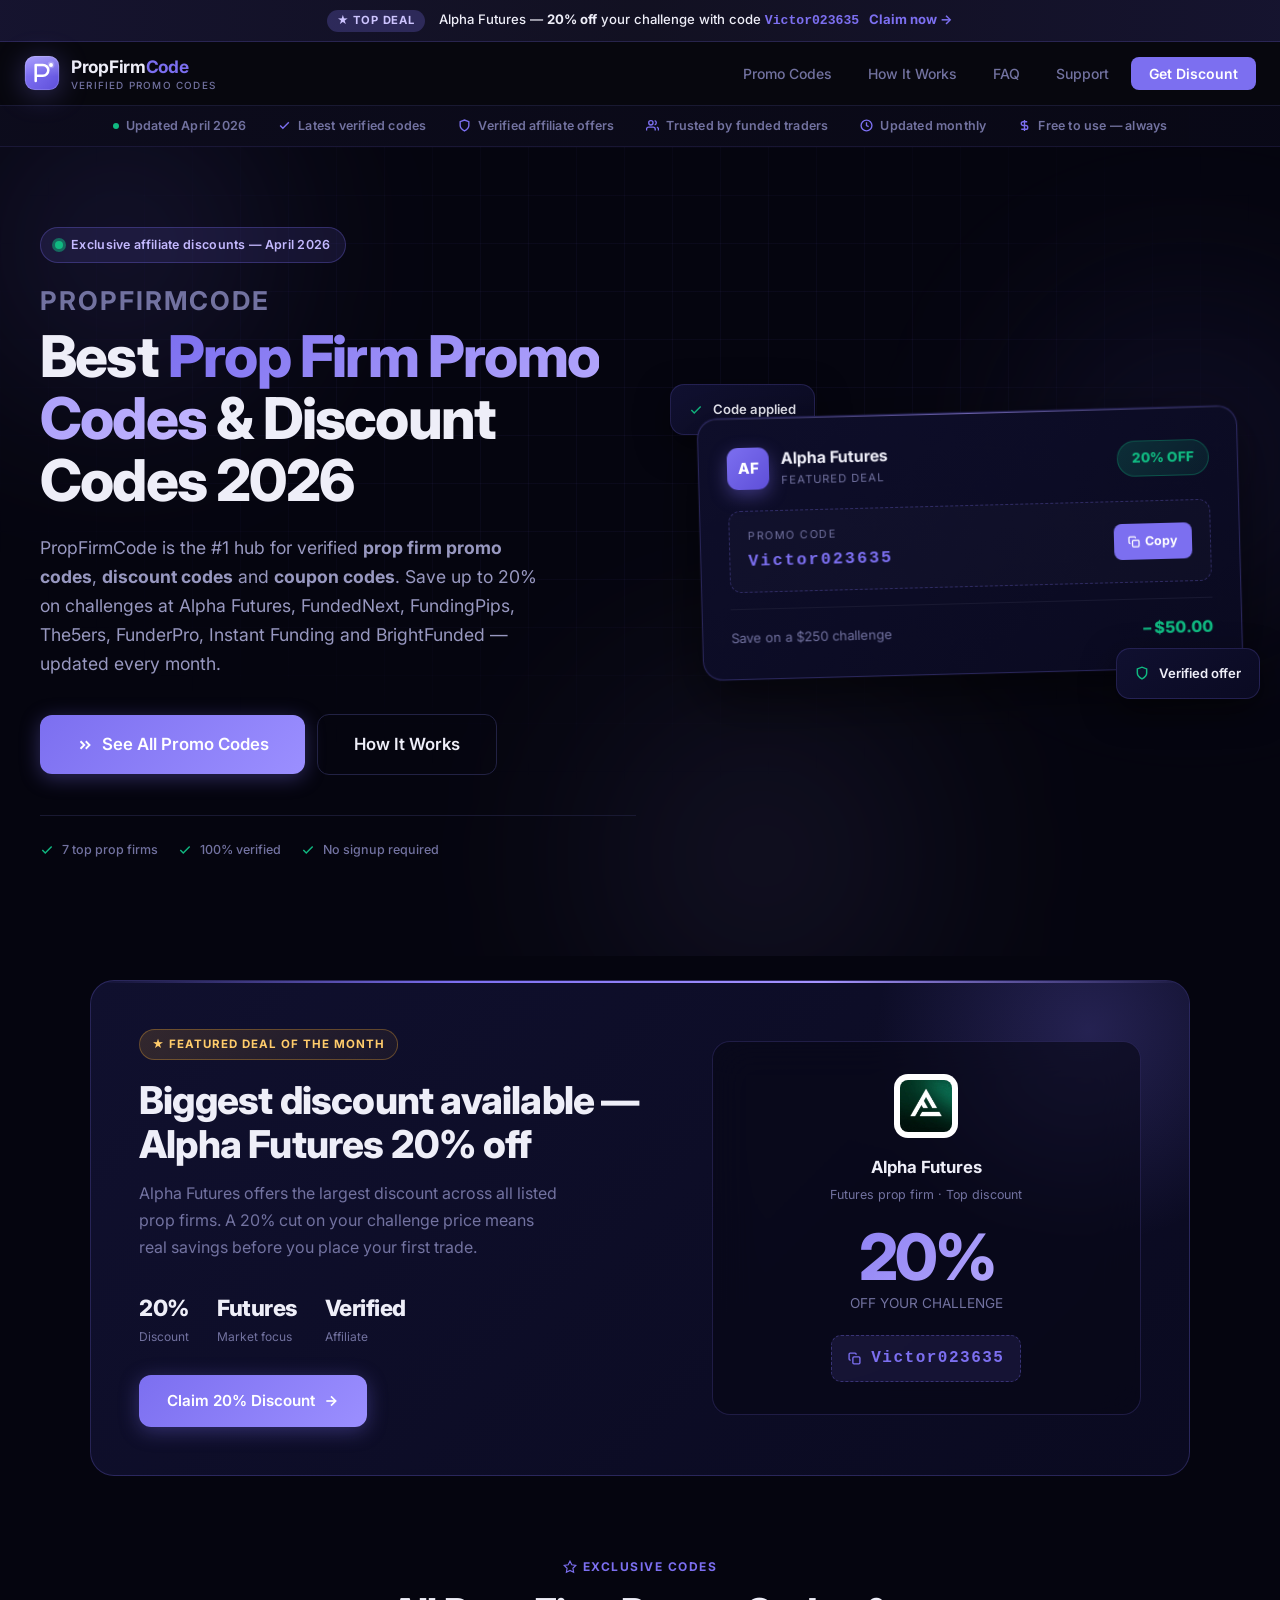
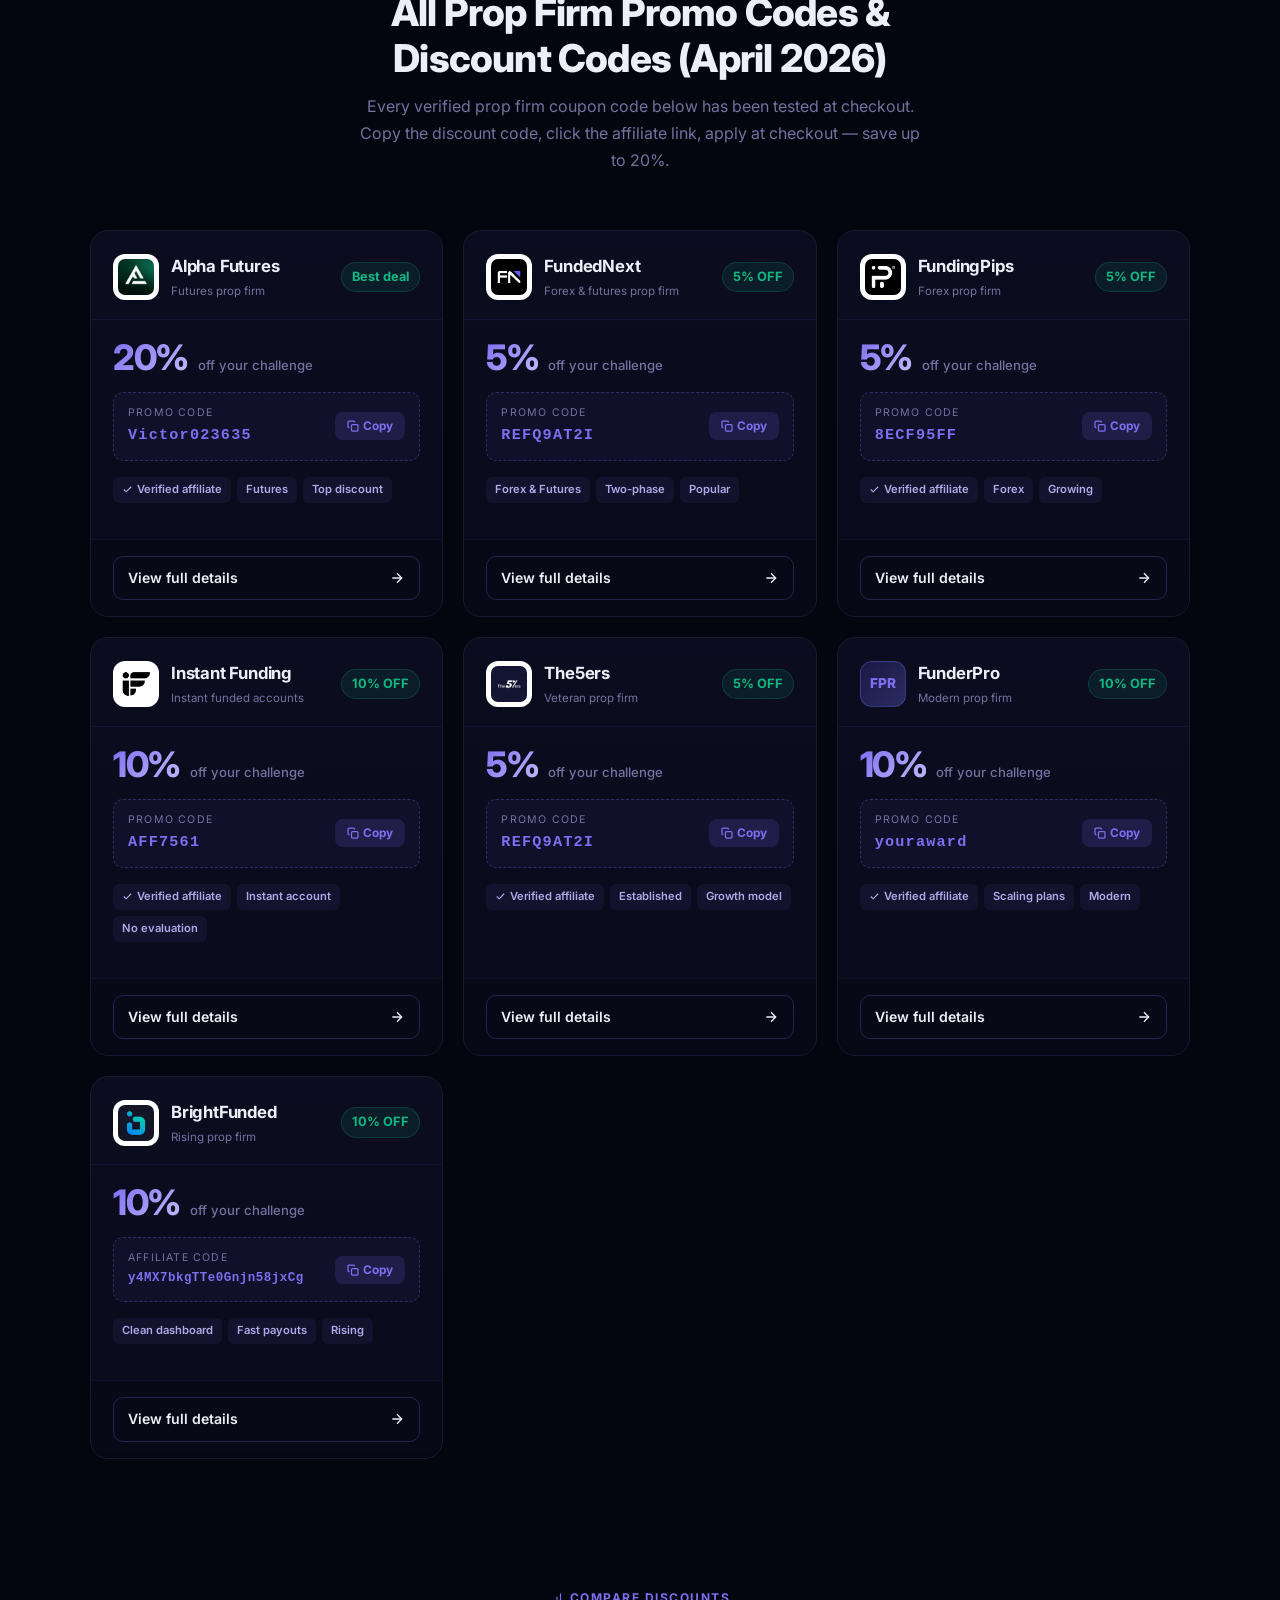
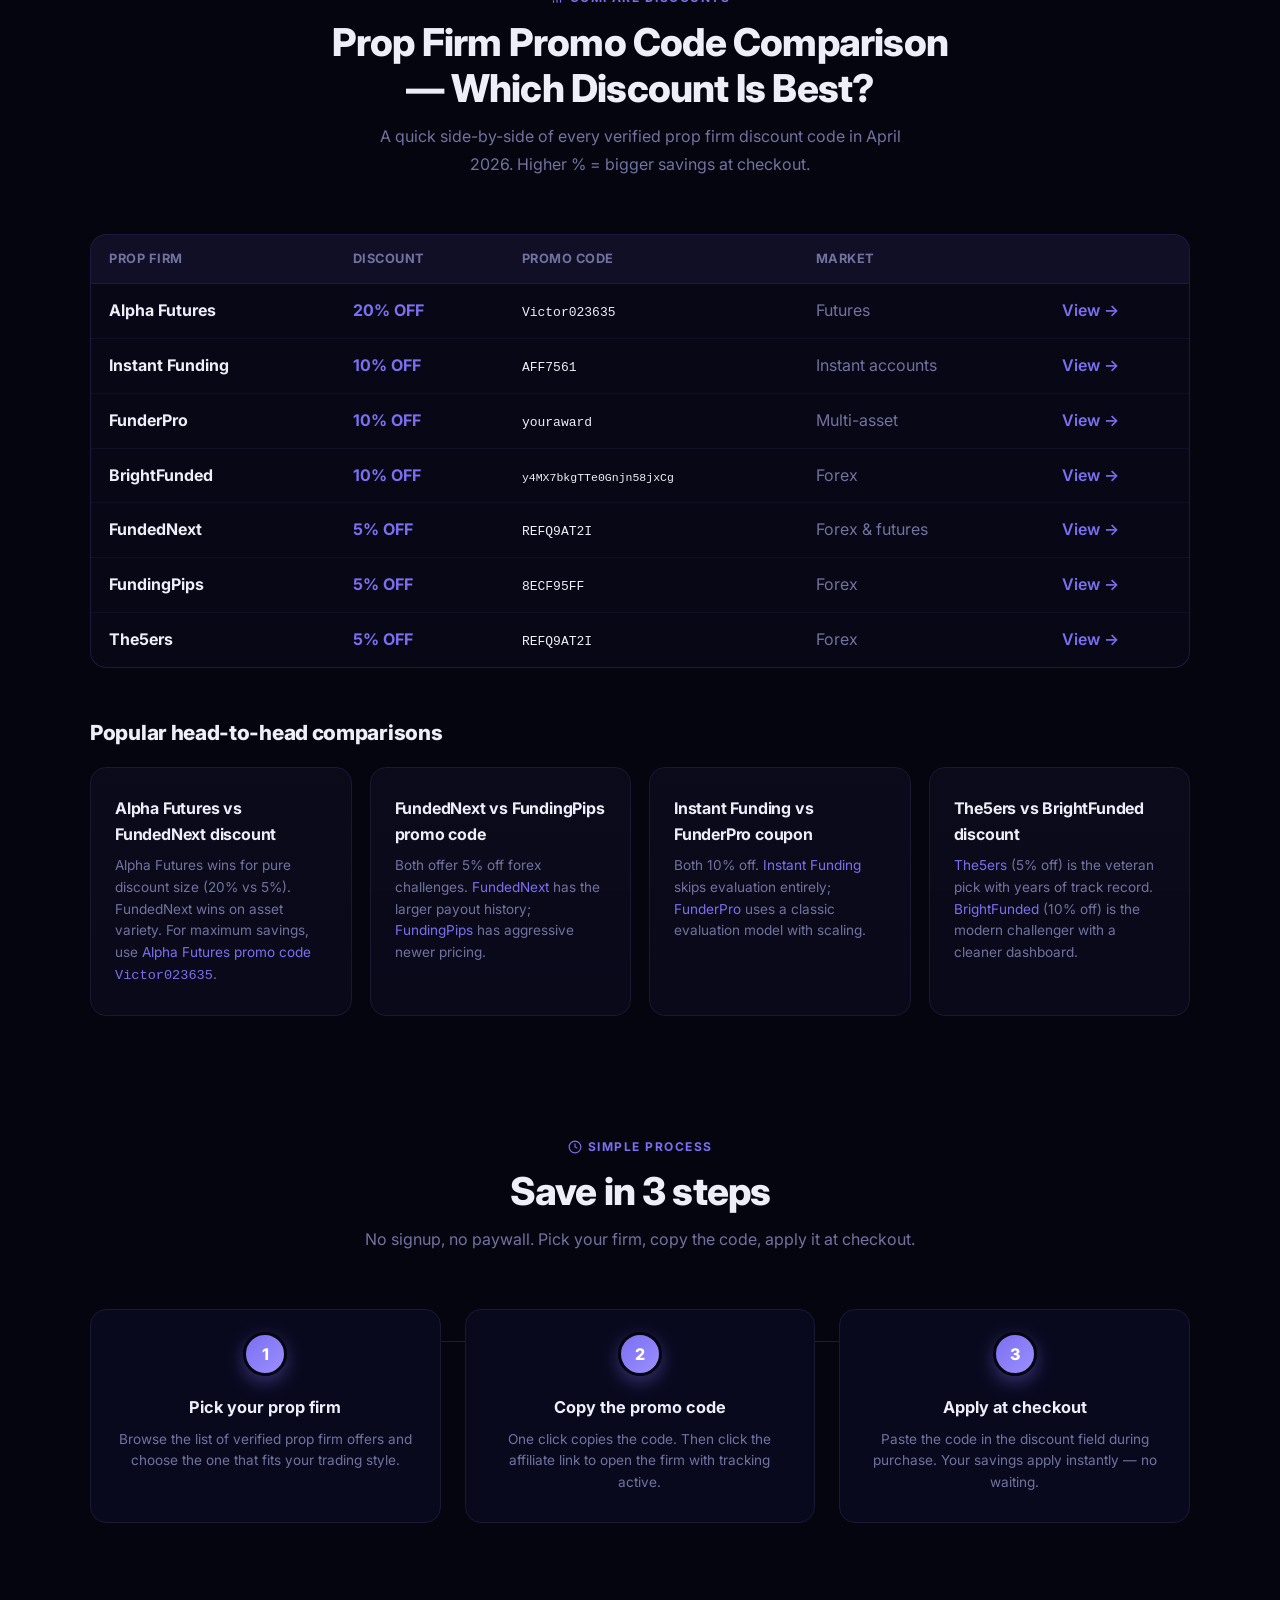
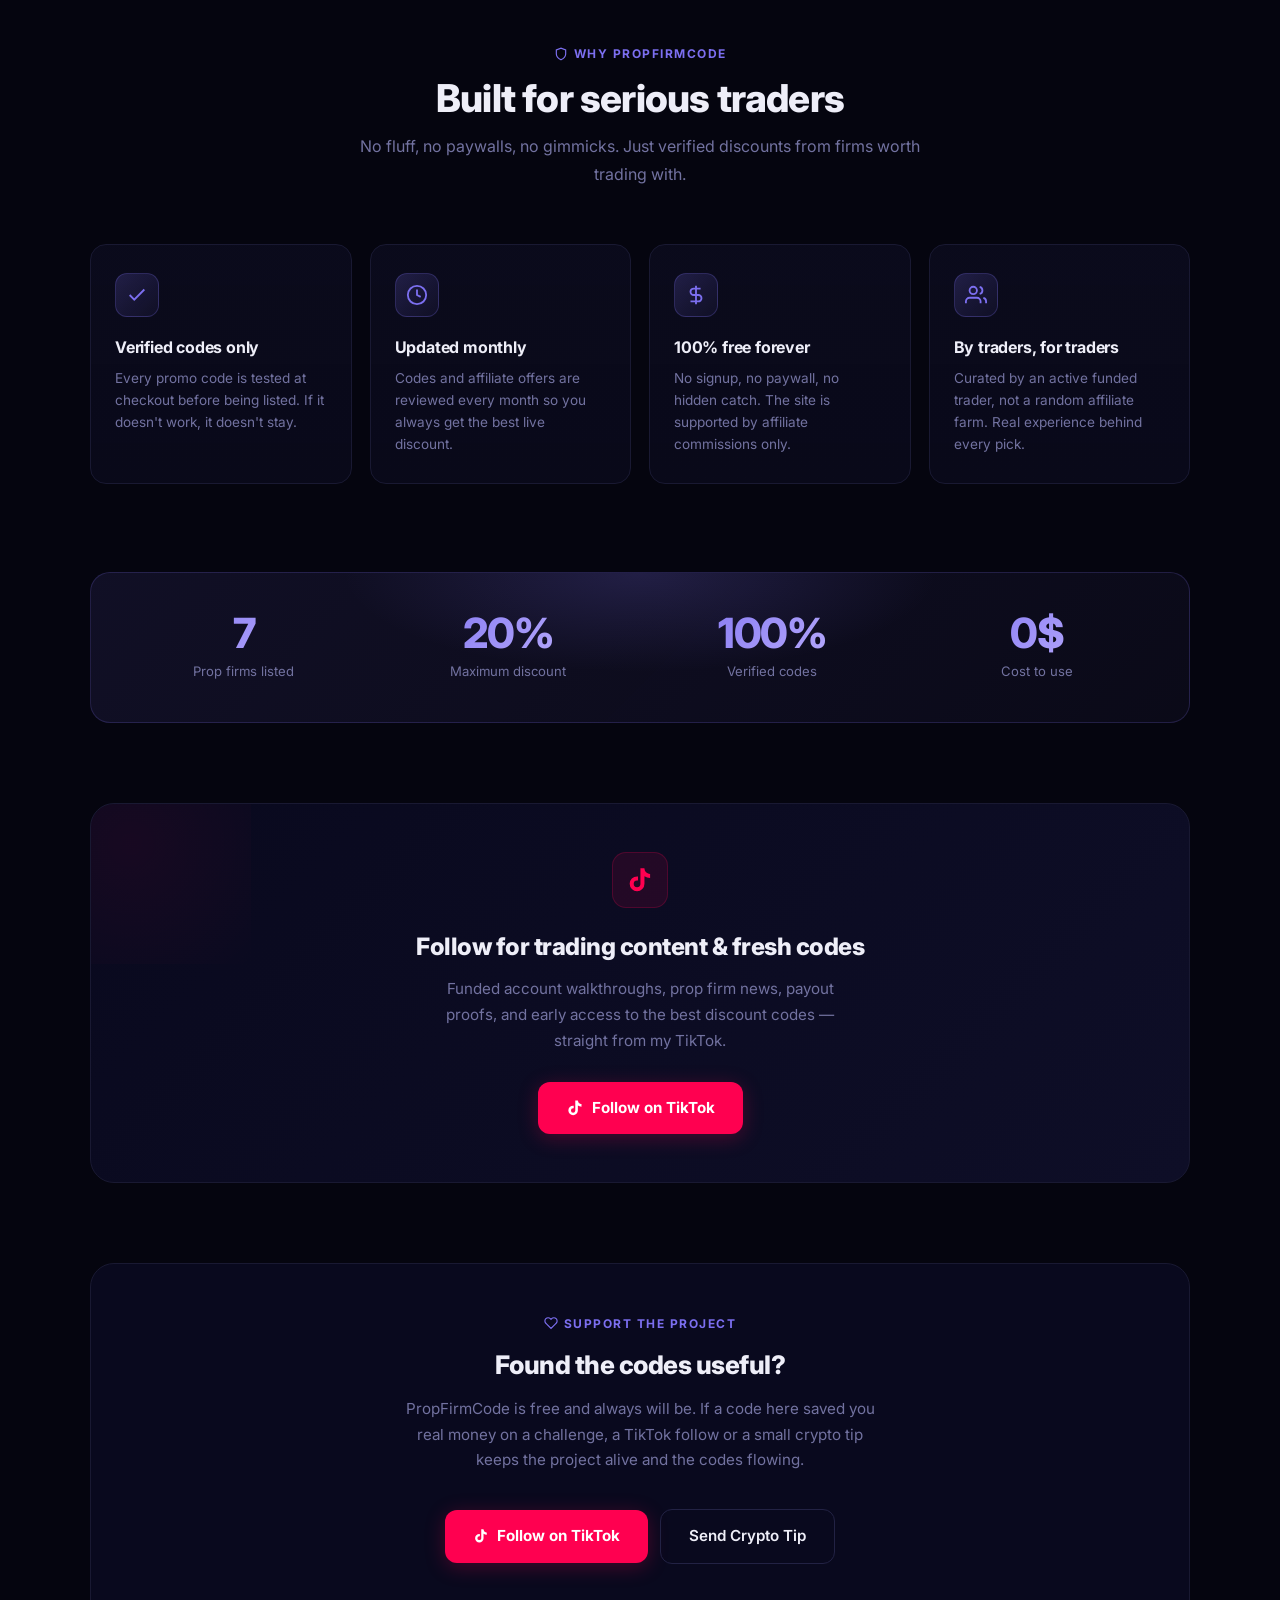
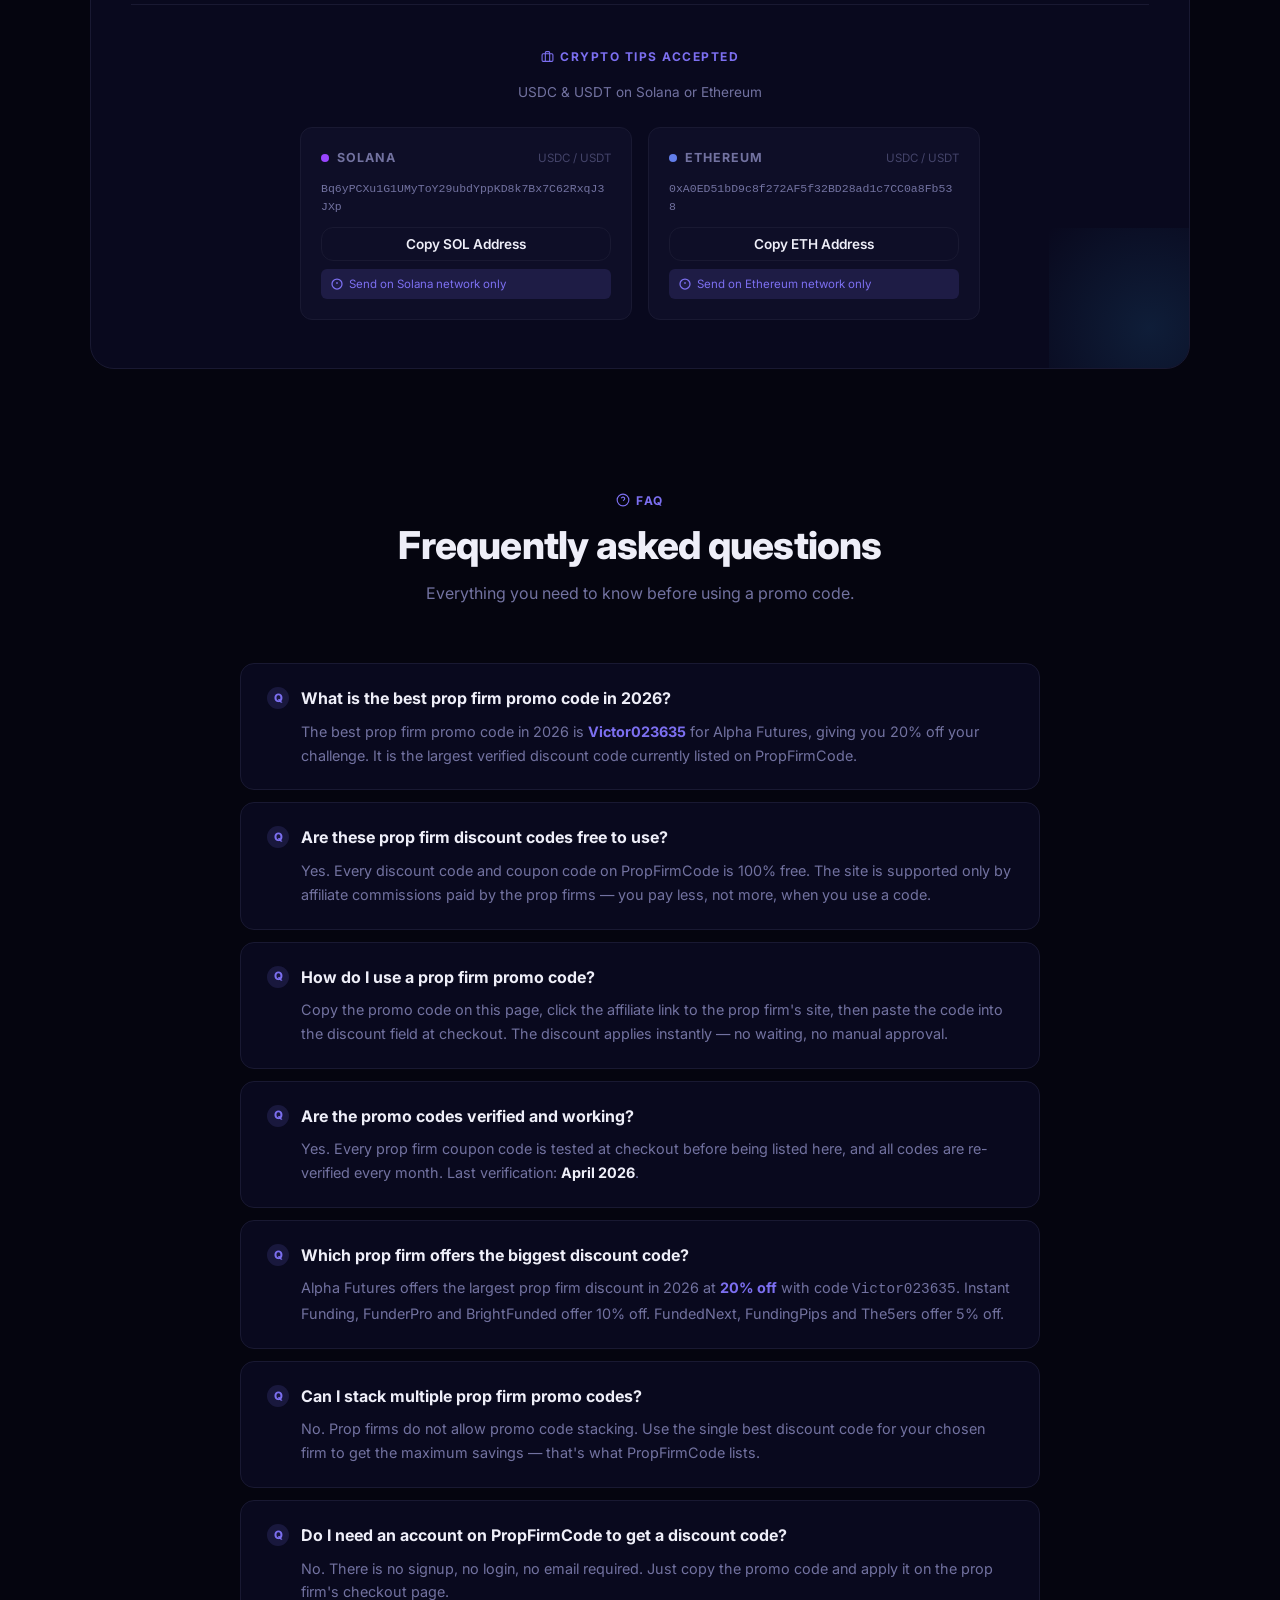
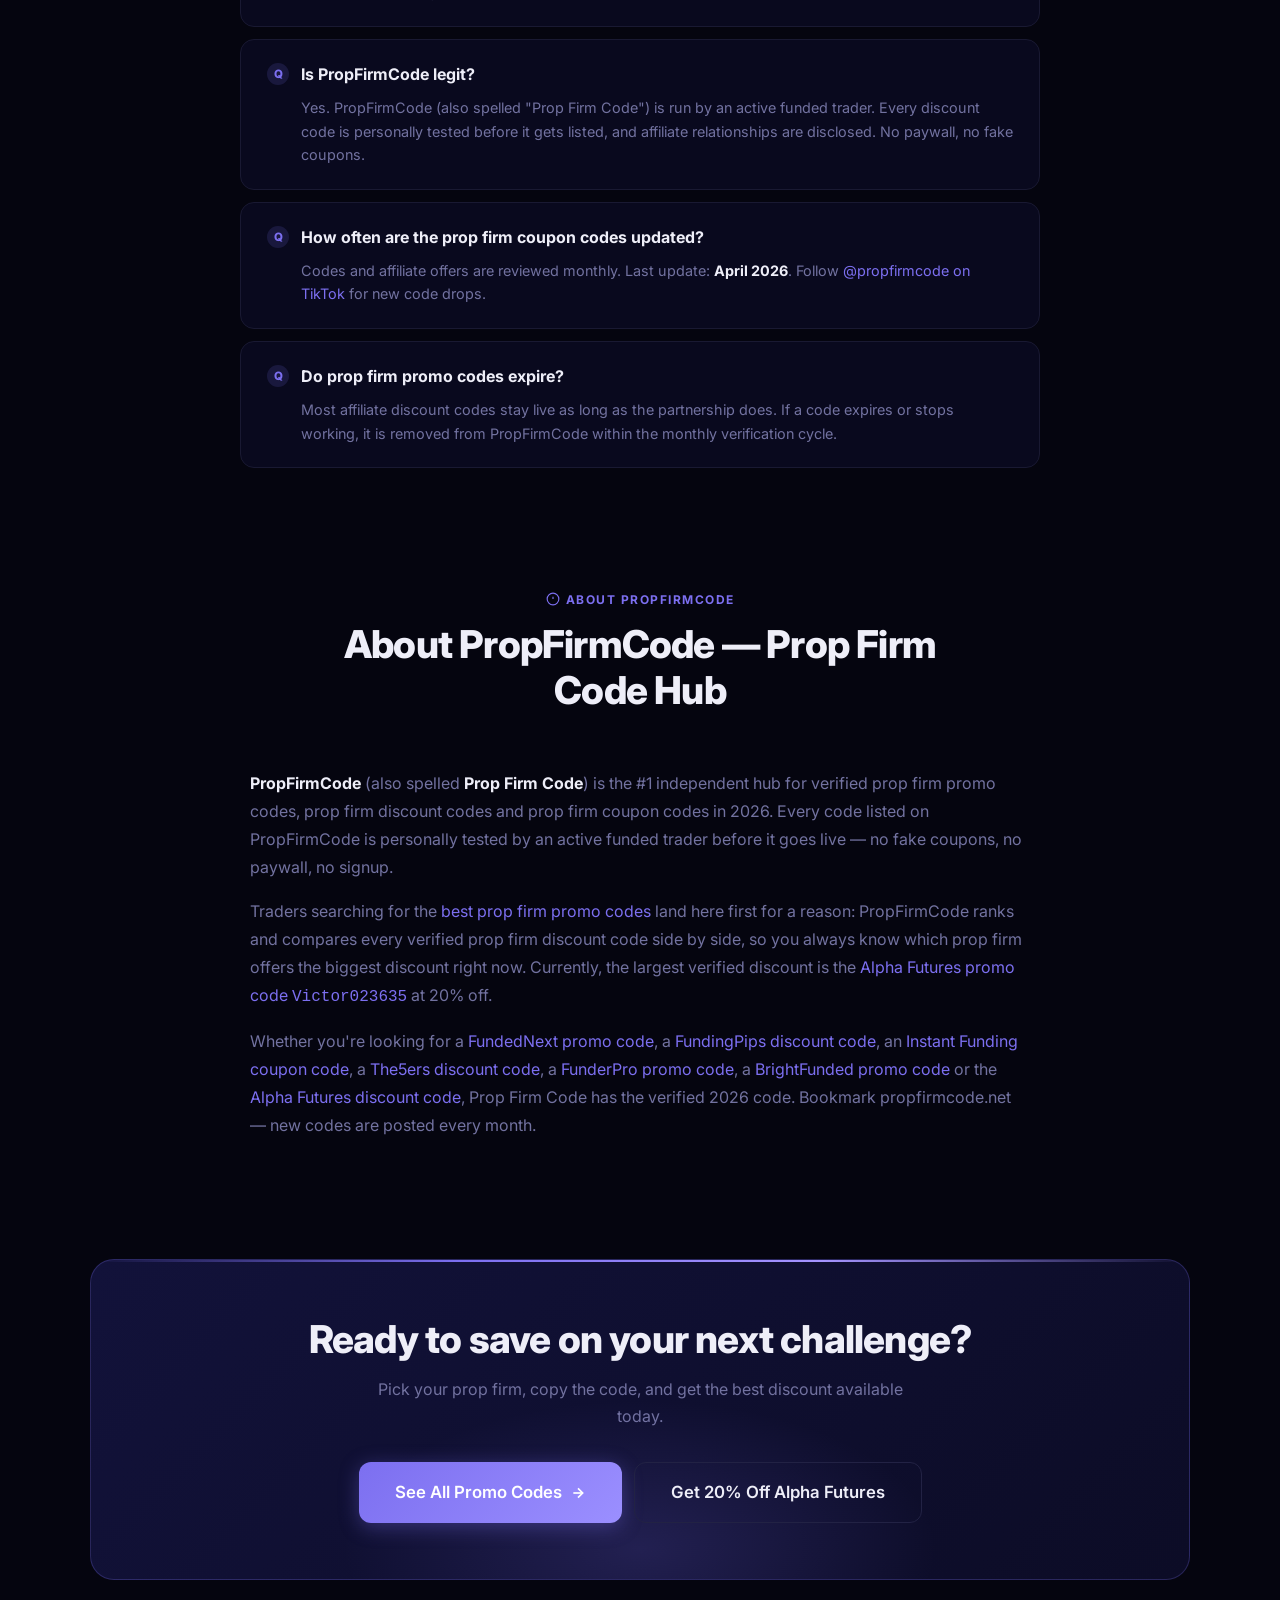
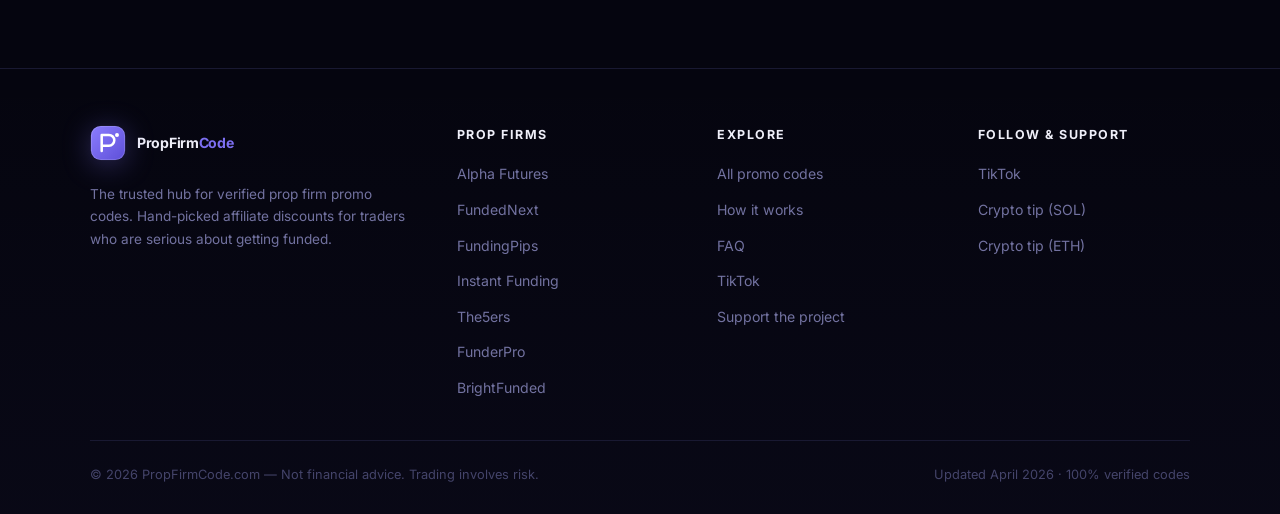
==== commit 6b6fd5d7: "SEO audit fixes: eliminate internal 301s, brand-first title, Product schema Seven concrete fixes fro" ====
--- a/index.html
+++ b/index.html
@@ -3,7 +3,7 @@
 <head>
   <meta charset="UTF-8" />
   <meta name="viewport" content="width=device-width, initial-scale=1.0" />
-  <title>Best Prop Firm Promo Codes 2026 | Verified Discount &amp; Coupon Codes | PropFirmCode</title>
+  <title>PropFirmCode — Best Prop Firm Promo Codes 2026 | Verified Discount &amp; Coupon Codes</title>
   <meta name="description" content="PropFirmCode — the #1 source for the best prop firm promo codes in 2026. Verified discount codes and coupon codes for Alpha Futures, FundedNext, FundingPips, The5ers, FunderPro, Instant Funding and BrightFunded. Up to 20% off prop firm challenges." />
   <meta name="keywords" content="prop firm promo code, prop firm discount code, best prop firm promo codes 2026, prop firm coupon code, Alpha Futures promo code, FundedNext discount code, FundingPips promo code, The5ers discount code, FunderPro promo code, Instant Funding discount code, BrightFunded promo code, prop trading discount" />
   <link rel="preconnect" href="https://fonts.googleapis.com" />
@@ -17,20 +17,22 @@
   <meta property="og:type" content="website" />
   <meta property="og:site_name" content="PropFirmCode" />
   <meta property="og:url" content="https://propfirmcode.net/" />
-  <meta property="og:title" content="Best Prop Firm Promo Codes 2026 | Verified Discount &amp; Coupon Codes | PropFirmCode" />
+  <meta property="og:title" content="PropFirmCode — Best Prop Firm Promo Codes 2026 | Verified Discount &amp; Coupon Codes" />
   <meta property="og:description" content="The #1 hub for verified prop firm promo codes in 2026. Up to 20% off with exclusive discount codes for Alpha Futures, FundedNext, FundingPips, The5ers, FunderPro, Instant Funding &amp; BrightFunded." />
   <meta property="og:image" content="https://propfirmcode.net/og-image.png" />
   <meta property="og:image:width" content="1200" />
   <meta property="og:image:height" content="630" />
   <!-- Twitter -->
   <meta name="twitter:card" content="summary_large_image" />
-  <meta name="twitter:title" content="Best Prop Firm Promo Codes 2026 | Verified Discount &amp; Coupon Codes | PropFirmCode" />
+  <meta name="twitter:title" content="PropFirmCode — Best Prop Firm Promo Codes 2026 | Verified Discount &amp; Coupon Codes" />
   <meta name="twitter:description" content="The #1 hub for verified prop firm promo codes in 2026. Up to 20% off Alpha Futures, FundedNext, FundingPips, The5ers, FunderPro, Instant Funding &amp; BrightFunded." />
   <meta name="twitter:image" content="https://propfirmcode.net/og-image.png" />
   <!-- Favicons -->
   <link rel="icon" type="image/svg+xml" href="favicon.svg" />
+  <link rel="icon" type="image/png" sizes="32x32" href="favicon-32.png" />
   <link rel="alternate icon" href="favicon.ico" />
-  <link rel="apple-touch-icon" href="apple-touch-icon.png" />
+  <link rel="apple-touch-icon" sizes="180x180" href="apple-touch-icon.png" />
+  <link rel="manifest" href="site.webmanifest" />
   <!-- Google Analytics (GA4) -->
   <script async src="https://www.googletagmanager.com/gtag/js?id=G-ZRYLW1ZV04"></script>
   <script>
@@ -68,6 +70,29 @@
       "@type": "SearchAction",
       "target": "https://propfirmcode.net/?s={search_term_string}",
       "query-input": "required name=search_term_string"
+    }
+  }
+  </script>
+  <!-- JSON-LD: Product — featured top discount (Alpha Futures 20% off).
+       Surfaced on the home so brand + generic queries can trigger rich
+       snippets. Individual firm pages keep their own Product schema. -->
+  <script type="application/ld+json">
+  {
+    "@context": "https://schema.org",
+    "@type": "Product",
+    "name": "Alpha Futures Promo Code — 20% Off",
+    "description": "Alpha Futures prop firm challenge with the biggest verified prop firm discount code in 2026: 20% off using PropFirmCode's verified affiliate code Victor023635.",
+    "brand": {"@type": "Brand", "name": "Alpha Futures"},
+    "category": "Prop firm challenge",
+    "image": "https://propfirmcode.net/og-image.png",
+    "offers": {
+      "@type": "Offer",
+      "url": "https://propfirmcode.net/firms/alpha-futures",
+      "priceCurrency": "USD",
+      "price": "0",
+      "priceValidUntil": "2026-12-31",
+      "availability": "https://schema.org/InStock",
+      "description": "20% off Alpha Futures challenge with verified promo code Victor023635"
     }
   }
   </script>
@@ -114,7 +139,7 @@
 <div class="promo-bar">
   <span class="pb-flash">★ Top deal</span>
   Alpha Futures — <strong>20% off</strong> your challenge with code <code style="color:var(--accent);font-weight:700">Victor023635</code>
-  <a href="firms/alpha-futures.html">Claim now →</a>
+  <a href="firms/alpha-futures">Claim now →</a>
 </div>
 
 <!-- NAVIGATION -->
@@ -177,6 +202,7 @@
         Exclusive affiliate discounts — April 2026
       </div>
       <h1 class="hero-title">
+        <span style="display:block;font-size:0.45em;font-weight:700;letter-spacing:2px;text-transform:uppercase;color:var(--text-muted);margin-bottom:10px">PropFirmCode</span>
         Best <span style="background:linear-gradient(135deg,var(--accent),#c4b8ff);-webkit-background-clip:text;-webkit-text-fill-color:transparent">Prop Firm Promo Codes</span> &amp; Discount Codes 2026
       </h1>
       <p class="hero-subtitle">
@@ -251,7 +277,7 @@
           <div><div class="fd-stat-v">Futures</div><div class="fd-stat-l">Market focus</div></div>
           <div><div class="fd-stat-v">Verified</div><div class="fd-stat-l">Affiliate</div></div>
         </div>
-        <a href="firms/alpha-futures.html" class="btn btn-primary">
+        <a href="firms/alpha-futures" class="btn btn-primary">
           Claim 20% Discount
           <svg width="16" height="16" viewBox="0 0 24 24" fill="none" stroke="currentColor" stroke-width="2.5"><line x1="5" y1="12" x2="19" y2="12"/><polyline points="12 5 19 12 12 19"/></svg>
         </a>
@@ -321,7 +347,7 @@
           </div>
         </div>
         <footer class="fcv-footer">
-          <a href="firms/alpha-futures.html" class="fcv-details-btn">
+          <a href="firms/alpha-futures" class="fcv-details-btn">
             View full details
             <svg viewBox="0 0 24 24" fill="none" stroke="currentColor" stroke-width="2"><line x1="5" y1="12" x2="19" y2="12"/><polyline points="12 5 19 12 12 19"/></svg>
           </a>
@@ -363,7 +389,7 @@
           </div>
         </div>
         <footer class="fcv-footer">
-          <a href="firms/fundednext.html" class="fcv-details-btn">
+          <a href="firms/fundednext" class="fcv-details-btn">
             View full details
             <svg viewBox="0 0 24 24" fill="none" stroke="currentColor" stroke-width="2"><line x1="5" y1="12" x2="19" y2="12"/><polyline points="12 5 19 12 12 19"/></svg>
           </a>
@@ -405,7 +431,7 @@
           </div>
         </div>
         <footer class="fcv-footer">
-          <a href="firms/fundingpips.html" class="fcv-details-btn">
+          <a href="firms/fundingpips" class="fcv-details-btn">
             View full details
             <svg viewBox="0 0 24 24" fill="none" stroke="currentColor" stroke-width="2"><line x1="5" y1="12" x2="19" y2="12"/><polyline points="12 5 19 12 12 19"/></svg>
           </a>
@@ -447,7 +473,7 @@
           </div>
         </div>
         <footer class="fcv-footer">
-          <a href="firms/instant-funding.html" class="fcv-details-btn">
+          <a href="firms/instant-funding" class="fcv-details-btn">
             View full details
             <svg viewBox="0 0 24 24" fill="none" stroke="currentColor" stroke-width="2"><line x1="5" y1="12" x2="19" y2="12"/><polyline points="12 5 19 12 12 19"/></svg>
           </a>
@@ -489,7 +515,7 @@
           </div>
         </div>
         <footer class="fcv-footer">
-          <a href="firms/the5ers.html" class="fcv-details-btn">
+          <a href="firms/the5ers" class="fcv-details-btn">
             View full details
             <svg viewBox="0 0 24 24" fill="none" stroke="currentColor" stroke-width="2"><line x1="5" y1="12" x2="19" y2="12"/><polyline points="12 5 19 12 12 19"/></svg>
           </a>
@@ -531,7 +557,7 @@
           </div>
         </div>
         <footer class="fcv-footer">
-          <a href="firms/funderpro.html" class="fcv-details-btn">
+          <a href="firms/funderpro" class="fcv-details-btn">
             View full details
             <svg viewBox="0 0 24 24" fill="none" stroke="currentColor" stroke-width="2"><line x1="5" y1="12" x2="19" y2="12"/><polyline points="12 5 19 12 12 19"/></svg>
           </a>
@@ -573,7 +599,7 @@
           </div>
         </div>
         <footer class="fcv-footer">
-          <a href="firms/brightfunded.html" class="fcv-details-btn">
+          <a href="firms/brightfunded" class="fcv-details-btn">
             View full details
             <svg viewBox="0 0 24 24" fill="none" stroke="currentColor" stroke-width="2"><line x1="5" y1="12" x2="19" y2="12"/><polyline points="12 5 19 12 12 19"/></svg>
           </a>
@@ -607,13 +633,13 @@
           </tr>
         </thead>
         <tbody>
-          <tr style="border-top:1px solid rgba(124,111,240,0.12)"><td style="padding:14px 18px"><strong>Alpha Futures</strong></td><td style="padding:14px 18px; color:var(--accent); font-weight:700">20% OFF</td><td style="padding:14px 18px"><code>Victor023635</code></td><td style="padding:14px 18px; color:var(--text-muted)">Futures</td><td style="padding:14px 18px"><a href="firms/alpha-futures.html" style="color:var(--accent); font-weight:600">View →</a></td></tr>
-          <tr style="border-top:1px solid rgba(124,111,240,0.08)"><td style="padding:14px 18px"><strong>Instant Funding</strong></td><td style="padding:14px 18px; color:var(--accent); font-weight:700">10% OFF</td><td style="padding:14px 18px"><code>AFF7561</code></td><td style="padding:14px 18px; color:var(--text-muted)">Instant accounts</td><td style="padding:14px 18px"><a href="firms/instant-funding.html" style="color:var(--accent); font-weight:600">View →</a></td></tr>
-          <tr style="border-top:1px solid rgba(124,111,240,0.08)"><td style="padding:14px 18px"><strong>FunderPro</strong></td><td style="padding:14px 18px; color:var(--accent); font-weight:700">10% OFF</td><td style="padding:14px 18px"><code>youraward</code></td><td style="padding:14px 18px; color:var(--text-muted)">Multi-asset</td><td style="padding:14px 18px"><a href="firms/funderpro.html" style="color:var(--accent); font-weight:600">View →</a></td></tr>
-          <tr style="border-top:1px solid rgba(124,111,240,0.08)"><td style="padding:14px 18px"><strong>BrightFunded</strong></td><td style="padding:14px 18px; color:var(--accent); font-weight:700">10% OFF</td><td style="padding:14px 18px"><code style="font-size:0.72rem">y4MX7bkgTTe0Gnjn58jxCg</code></td><td style="padding:14px 18px; color:var(--text-muted)">Forex</td><td style="padding:14px 18px"><a href="firms/brightfunded.html" style="color:var(--accent); font-weight:600">View →</a></td></tr>
-          <tr style="border-top:1px solid rgba(124,111,240,0.08)"><td style="padding:14px 18px"><strong>FundedNext</strong></td><td style="padding:14px 18px; color:var(--accent); font-weight:700">5% OFF</td><td style="padding:14px 18px"><code>REFQ9AT2I</code></td><td style="padding:14px 18px; color:var(--text-muted)">Forex &amp; futures</td><td style="padding:14px 18px"><a href="firms/fundednext.html" style="color:var(--accent); font-weight:600">View →</a></td></tr>
-          <tr style="border-top:1px solid rgba(124,111,240,0.08)"><td style="padding:14px 18px"><strong>FundingPips</strong></td><td style="padding:14px 18px; color:var(--accent); font-weight:700">5% OFF</td><td style="padding:14px 18px"><code>8ECF95FF</code></td><td style="padding:14px 18px; color:var(--text-muted)">Forex</td><td style="padding:14px 18px"><a href="firms/fundingpips.html" style="color:var(--accent); font-weight:600">View →</a></td></tr>
-          <tr style="border-top:1px solid rgba(124,111,240,0.08)"><td style="padding:14px 18px"><strong>The5ers</strong></td><td style="padding:14px 18px; color:var(--accent); font-weight:700">5% OFF</td><td style="padding:14px 18px"><code>REFQ9AT2I</code></td><td style="padding:14px 18px; color:var(--text-muted)">Forex</td><td style="padding:14px 18px"><a href="firms/the5ers.html" style="color:var(--accent); font-weight:600">View →</a></td></tr>
+          <tr style="border-top:1px solid rgba(124,111,240,0.12)"><td style="padding:14px 18px"><strong>Alpha Futures</strong></td><td style="padding:14px 18px; color:var(--accent); font-weight:700">20% OFF</td><td style="padding:14px 18px"><code>Victor023635</code></td><td style="padding:14px 18px; color:var(--text-muted)">Futures</td><td style="padding:14px 18px"><a href="firms/alpha-futures" style="color:var(--accent); font-weight:600">View →</a></td></tr>
+          <tr style="border-top:1px solid rgba(124,111,240,0.08)"><td style="padding:14px 18px"><strong>Instant Funding</strong></td><td style="padding:14px 18px; color:var(--accent); font-weight:700">10% OFF</td><td style="padding:14px 18px"><code>AFF7561</code></td><td style="padding:14px 18px; color:var(--text-muted)">Instant accounts</td><td style="padding:14px 18px"><a href="firms/instant-funding" style="color:var(--accent); font-weight:600">View →</a></td></tr>
+          <tr style="border-top:1px solid rgba(124,111,240,0.08)"><td style="padding:14px 18px"><strong>FunderPro</strong></td><td style="padding:14px 18px; color:var(--accent); font-weight:700">10% OFF</td><td style="padding:14px 18px"><code>youraward</code></td><td style="padding:14px 18px; color:var(--text-muted)">Multi-asset</td><td style="padding:14px 18px"><a href="firms/funderpro" style="color:var(--accent); font-weight:600">View →</a></td></tr>
+          <tr style="border-top:1px solid rgba(124,111,240,0.08)"><td style="padding:14px 18px"><strong>BrightFunded</strong></td><td style="padding:14px 18px; color:var(--accent); font-weight:700">10% OFF</td><td style="padding:14px 18px"><code style="font-size:0.72rem">y4MX7bkgTTe0Gnjn58jxCg</code></td><td style="padding:14px 18px; color:var(--text-muted)">Forex</td><td style="padding:14px 18px"><a href="firms/brightfunded" style="color:var(--accent); font-weight:600">View →</a></td></tr>
+          <tr style="border-top:1px solid rgba(124,111,240,0.08)"><td style="padding:14px 18px"><strong>FundedNext</strong></td><td style="padding:14px 18px; color:var(--accent); font-weight:700">5% OFF</td><td style="padding:14px 18px"><code>REFQ9AT2I</code></td><td style="padding:14px 18px; color:var(--text-muted)">Forex &amp; futures</td><td style="padding:14px 18px"><a href="firms/fundednext" style="color:var(--accent); font-weight:600">View →</a></td></tr>
+          <tr style="border-top:1px solid rgba(124,111,240,0.08)"><td style="padding:14px 18px"><strong>FundingPips</strong></td><td style="padding:14px 18px; color:var(--accent); font-weight:700">5% OFF</td><td style="padding:14px 18px"><code>8ECF95FF</code></td><td style="padding:14px 18px; color:var(--text-muted)">Forex</td><td style="padding:14px 18px"><a href="firms/fundingpips" style="color:var(--accent); font-weight:600">View →</a></td></tr>
+          <tr style="border-top:1px solid rgba(124,111,240,0.08)"><td style="padding:14px 18px"><strong>The5ers</strong></td><td style="padding:14px 18px; color:var(--accent); font-weight:700">5% OFF</td><td style="padding:14px 18px"><code>REFQ9AT2I</code></td><td style="padding:14px 18px; color:var(--text-muted)">Forex</td><td style="padding:14px 18px"><a href="firms/the5ers" style="color:var(--accent); font-weight:600">View →</a></td></tr>
         </tbody>
       </table>
     </div>
@@ -624,19 +650,19 @@
       <div class="value-cards" style="margin-top:16px">
         <div class="value-card">
           <div class="value-title">Alpha Futures vs FundedNext discount</div>
-          <div class="value-desc">Alpha Futures wins for pure discount size (20% vs 5%). FundedNext wins on asset variety. For maximum savings, use <a href="firms/alpha-futures.html" style="color:var(--accent)">Alpha Futures promo code <code>Victor023635</code></a>.</div>
+          <div class="value-desc">Alpha Futures wins for pure discount size (20% vs 5%). FundedNext wins on asset variety. For maximum savings, use <a href="firms/alpha-futures" style="color:var(--accent)">Alpha Futures promo code <code>Victor023635</code></a>.</div>
         </div>
         <div class="value-card">
           <div class="value-title">FundedNext vs FundingPips promo code</div>
-          <div class="value-desc">Both offer 5% off forex challenges. <a href="firms/fundednext.html" style="color:var(--accent)">FundedNext</a> has the larger payout history; <a href="firms/fundingpips.html" style="color:var(--accent)">FundingPips</a> has aggressive newer pricing.</div>
+          <div class="value-desc">Both offer 5% off forex challenges. <a href="firms/fundednext" style="color:var(--accent)">FundedNext</a> has the larger payout history; <a href="firms/fundingpips" style="color:var(--accent)">FundingPips</a> has aggressive newer pricing.</div>
         </div>
         <div class="value-card">
           <div class="value-title">Instant Funding vs FunderPro coupon</div>
-          <div class="value-desc">Both 10% off. <a href="firms/instant-funding.html" style="color:var(--accent)">Instant Funding</a> skips evaluation entirely; <a href="firms/funderpro.html" style="color:var(--accent)">FunderPro</a> uses a classic evaluation model with scaling.</div>
+          <div class="value-desc">Both 10% off. <a href="firms/instant-funding" style="color:var(--accent)">Instant Funding</a> skips evaluation entirely; <a href="firms/funderpro" style="color:var(--accent)">FunderPro</a> uses a classic evaluation model with scaling.</div>
         </div>
         <div class="value-card">
           <div class="value-title">The5ers vs BrightFunded discount</div>
-          <div class="value-desc"><a href="firms/the5ers.html" style="color:var(--accent)">The5ers</a> (5% off) is the veteran pick with years of track record. <a href="firms/brightfunded.html" style="color:var(--accent)">BrightFunded</a> (10% off) is the modern challenger with a cleaner dashboard.</div>
+          <div class="value-desc"><a href="firms/the5ers" style="color:var(--accent)">The5ers</a> (5% off) is the veteran pick with years of track record. <a href="firms/brightfunded" style="color:var(--accent)">BrightFunded</a> (10% off) is the modern challenger with a cleaner dashboard.</div>
         </div>
       </div>
     </div>
@@ -894,8 +920,8 @@
     </div>
     <div style="max-width:780px; margin:24px auto 0; color:var(--text-muted); font-size:1rem; line-height:1.75">
       <p style="margin-bottom:16px"><strong style="color:var(--text)">PropFirmCode</strong> (also spelled <strong style="color:var(--text)">Prop Firm Code</strong>) is the #1 independent hub for verified prop firm promo codes, prop firm discount codes and prop firm coupon codes in 2026. Every code listed on PropFirmCode is personally tested by an active funded trader before it goes live — no fake coupons, no paywall, no signup.</p>
-      <p style="margin-bottom:16px">Traders searching for the <a href="#firms" style="color:var(--accent)">best prop firm promo codes</a> land here first for a reason: PropFirmCode ranks and compares every verified prop firm discount code side by side, so you always know which prop firm offers the biggest discount right now. Currently, the largest verified discount is the <a href="firms/alpha-futures.html" style="color:var(--accent)">Alpha Futures promo code <code>Victor023635</code></a> at 20% off.</p>
-      <p style="margin-bottom:0">Whether you're looking for a <a href="firms/fundednext.html" style="color:var(--accent)">FundedNext promo code</a>, a <a href="firms/fundingpips.html" style="color:var(--accent)">FundingPips discount code</a>, an <a href="firms/instant-funding.html" style="color:var(--accent)">Instant Funding coupon code</a>, a <a href="firms/the5ers.html" style="color:var(--accent)">The5ers discount code</a>, a <a href="firms/funderpro.html" style="color:var(--accent)">FunderPro promo code</a>, a <a href="firms/brightfunded.html" style="color:var(--accent)">BrightFunded promo code</a> or the <a href="firms/alpha-futures.html" style="color:var(--accent)">Alpha Futures discount code</a>, Prop Firm Code has the verified 2026 code. Bookmark propfirmcode.net — new codes are posted every month.</p>
+      <p style="margin-bottom:16px">Traders searching for the <a href="#firms" style="color:var(--accent)">best prop firm promo codes</a> land here first for a reason: PropFirmCode ranks and compares every verified prop firm discount code side by side, so you always know which prop firm offers the biggest discount right now. Currently, the largest verified discount is the <a href="firms/alpha-futures" style="color:var(--accent)">Alpha Futures promo code <code>Victor023635</code></a> at 20% off.</p>
+      <p style="margin-bottom:0">Whether you're looking for a <a href="firms/fundednext" style="color:var(--accent)">FundedNext promo code</a>, a <a href="firms/fundingpips" style="color:var(--accent)">FundingPips discount code</a>, an <a href="firms/instant-funding" style="color:var(--accent)">Instant Funding coupon code</a>, a <a href="firms/the5ers" style="color:var(--accent)">The5ers discount code</a>, a <a href="firms/funderpro" style="color:var(--accent)">FunderPro promo code</a>, a <a href="firms/brightfunded" style="color:var(--accent)">BrightFunded promo code</a> or the <a href="firms/alpha-futures" style="color:var(--accent)">Alpha Futures discount code</a>, Prop Firm Code has the verified 2026 code. Bookmark propfirmcode.net — new codes are posted every month.</p>
     </div>
   </div>
 </section>
@@ -911,7 +937,7 @@
           See All Promo Codes
           <svg width="16" height="16" viewBox="0 0 24 24" fill="none" stroke="currentColor" stroke-width="2.5"><line x1="5" y1="12" x2="19" y2="12"/><polyline points="12 5 19 12 12 19"/></svg>
         </a>
-        <a href="firms/alpha-futures.html" class="btn btn-outline btn-lg">Get 20% Off Alpha Futures</a>
+        <a href="firms/alpha-futures" class="btn btn-outline btn-lg">Get 20% Off Alpha Futures</a>
       </div>
     </div>
   </div>
@@ -938,13 +964,13 @@
     <div class="fv-col">
       <h4>Prop Firms</h4>
       <ul>
-        <li><a href="firms/alpha-futures.html">Alpha Futures</a></li>
-        <li><a href="firms/fundednext.html">FundedNext</a></li>
-        <li><a href="firms/fundingpips.html">FundingPips</a></li>
-        <li><a href="firms/instant-funding.html">Instant Funding</a></li>
-        <li><a href="firms/the5ers.html">The5ers</a></li>
-        <li><a href="firms/funderpro.html">FunderPro</a></li>
-        <li><a href="firms/brightfunded.html">BrightFunded</a></li>
+        <li><a href="firms/alpha-futures">Alpha Futures</a></li>
+        <li><a href="firms/fundednext">FundedNext</a></li>
+        <li><a href="firms/fundingpips">FundingPips</a></li>
+        <li><a href="firms/instant-funding">Instant Funding</a></li>
+        <li><a href="firms/the5ers">The5ers</a></li>
+        <li><a href="firms/funderpro">FunderPro</a></li>
+        <li><a href="firms/brightfunded">BrightFunded</a></li>
       </ul>
     </div>
     <div class="fv-col">
